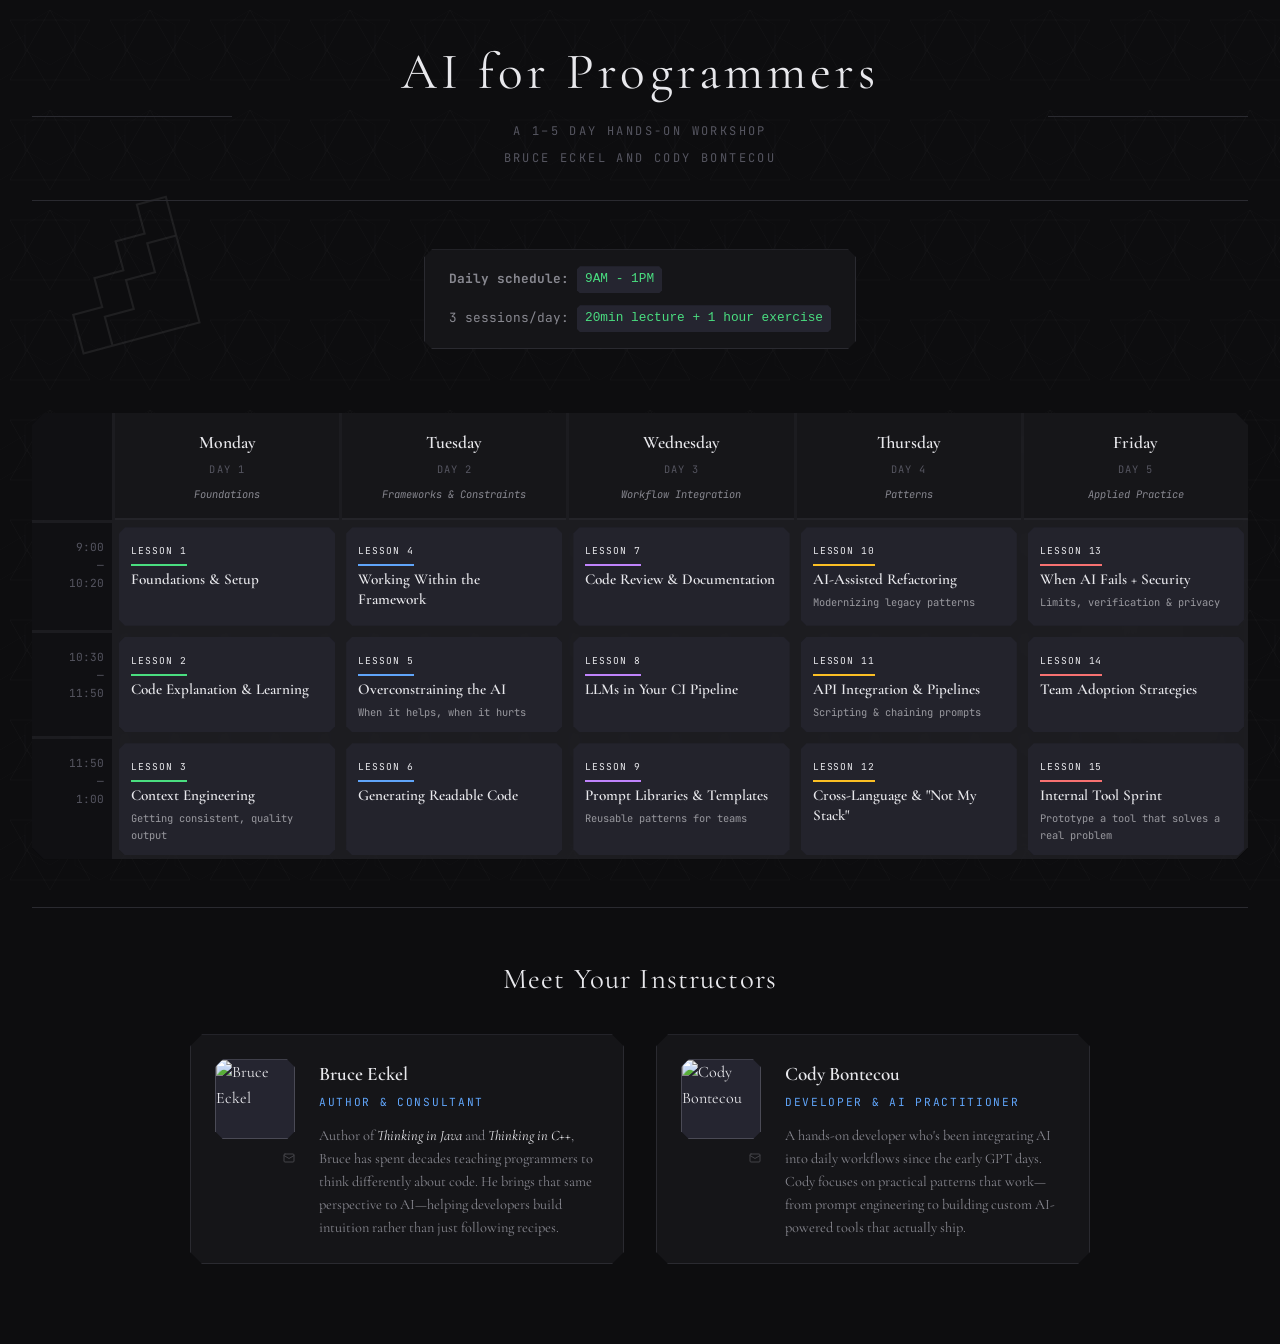
==== index.html @ e3b16c56 "colors" ====
<!doctype html>
<html lang="en">
  <head>
    <meta charset="UTF-8" />
    <meta name="viewport" content="width=device-width, initial-scale=1.0" />

    <title>AI for Programmers: 5-Day Training Course</title>
    <link rel="icon" type="image/x-icon" href="/public/favicon.ico" />
    <link
      rel="icon"
      type="image/png"
      sizes="16x16"
      href="/public/favicon-16x16.png"
    />
    <link
      rel="icon"
      type="image/png"
      sizes="32x32"
      href="/public/favicon-32x32.png"
    />
    <link
      rel="apple-touch-icon"
      sizes="180x180"
      href="/public/apple-touch-icon.png"
    />
    <link rel="manifest" href="/public/site.webmanifest" />
    <link rel="preconnect" href="https://fonts.googleapis.com" />
    <link rel="preconnect" href="https://fonts.gstatic.com" crossorigin />
    <link
      href="https://fonts.googleapis.com/css2?family=Cormorant+Garamond:wght@400;600;700&family=JetBrains+Mono:wght@400;500&display=swap"
      rel="stylesheet"
    />
    <style>
      :root {
        --bg-deep: #0d0d0f;
        --bg-deep-rgb: 13, 13, 15;
        --bg-mid: #151518;
        --bg-mid-rgb: 21, 21, 24;
        --line-subtle: #2a2a30;
        --line-bright: #4a4a55;
        --node-locked: #1e1e24;
        --node-available: #252530;
        --node-available-rgb: 37, 37, 48;
        --node-complete: #1a2a20;

        --day1: #4ade80;
        --day2: #60a5fa;
        --day3: #c084fc;
        --day4: #fbbf24;
        --day5: #f87171;

        --text-primary: #e8e8ec;
        --text-secondary: #888890;
        --text-muted: #555560;
      }

      * {
        box-sizing: border-box;
        margin: 0;
        padding: 0;
      }

      body {
        font-family: "Cormorant Garamond", Georgia, serif;
        background: var(--bg-deep);
        color: var(--text-primary);
        min-height: 100vh;
        line-height: 1.6;
        padding: 2rem;
      }

      /* Escher-inspired tessellation background */
      .escher-bg {
        position: fixed;
        inset: 0;
        z-index: 0;
        opacity: 0.06;
        pointer-events: none;
      }

      .escher-bg svg {
        width: 100%;
        height: 100%;
      }

      /* Impossible staircase decoration */
      .impossible-stairs {
        position: fixed;
        width: 200px;
        height: 200px;
        opacity: 0.08;
        z-index: 0;
      }

      .stairs-left {
        left: 2%;
        top: 20%;
        transform: rotate(-15deg);
      }

      .stairs-right {
        right: 2%;
        bottom: 15%;
        transform: rotate(15deg) scaleX(-1);
      }

      /* Tessellation animation */
      @keyframes tessellate-drift {
        0%,
        100% {
          transform: translate(0, 0) rotate(0deg);
        }
        50% {
          transform: translate(10px, 10px) rotate(1deg);
        }
      }

      .escher-bg {
        animation: tessellate-drift 60s ease-in-out infinite;
      }

      /* Main content wrapper */
      .content-wrapper {
        position: relative;
        z-index: 1;
      }

      .header {
        text-align: center;
        margin-bottom: 3rem;
        padding-bottom: 2rem;
        border-bottom: 1px solid var(--line-subtle);
        position: relative;
      }

      .header::before,
      .header::after {
        content: "";
        position: absolute;
        top: 50%;
        width: 200px;
        height: 1px;
        background: var(--line-subtle);
      }

      .header::before {
        left: 0;
      }
      .header::after {
        right: 0;
      }

      h1 {
        font-size: 3.2rem;
        font-weight: 400;
        letter-spacing: 0.08em;
        margin-bottom: 0.5rem;
        color: var(--text-primary);
      }

      .subtitle {
        font-family: "JetBrains Mono", monospace;
        font-size: 0.75rem;
        letter-spacing: 0.2em;
        text-transform: uppercase;
        color: var(--text-muted);
      }

      .legend {
        display: flex;
        justify-content: center;
        gap: 2rem;
        margin-bottom: 2rem;
        flex-wrap: wrap;
      }

      .legend-item {
        display: flex;
        align-items: center;
        gap: 0.5rem;
        font-family: "JetBrains Mono", monospace;
        font-size: 0.75rem;
        color: var(--text-secondary);
      }

      .legend-color {
        width: 12px;
        height: 12px;
        clip-path: polygon(
          3px 0,
          calc(100% - 3px) 0,
          100% 3px,
          100% calc(100% - 3px),
          calc(100% - 3px) 100%,
          3px 100%,
          0 calc(100% - 3px),
          0 3px
        );
      }

      .calendar {
        display: grid;
        grid-template-columns: 80px repeat(5, 1fr);
        gap: 3px;
        background: rgba(42, 42, 48, 0.55);
        border-radius: 0;
        overflow: hidden;
        margin-bottom: 3rem;
        backdrop-filter: blur(10px);
        -webkit-backdrop-filter: blur(10px);
        box-shadow: 0 18px 40px rgba(0, 0, 0, 0.28);
        clip-path: polygon(
          12px 0,
          calc(100% - 12px) 0,
          100% 12px,
          100% calc(100% - 12px),
          calc(100% - 12px) 100%,
          12px 100%,
          0 calc(100% - 12px),
          0 12px
        );
      }

      .time-slot {
        background: rgba(var(--bg-deep-rgb), 0.74);
        padding: 1rem 0.5rem;
        text-align: right;
        font-family: "JetBrains Mono", monospace;
        font-size: 0.7rem;
        color: var(--text-muted);
        font-variant-numeric: tabular-nums;
      }

      .day-header {
        background: rgba(var(--bg-mid-rgb), 0.78);
        padding: 1rem;
        text-align: center;
        font-weight: 600;
        border-bottom: 2px solid rgba(42, 42, 48, 0.72);
        font-size: 1.1rem;
      }

      .day-header .date {
        font-family: "JetBrains Mono", monospace;
        font-size: 0.65rem;
        color: var(--text-muted);
        font-weight: 400;
        margin-top: 0.25rem;
        letter-spacing: 0.1em;
        text-transform: uppercase;
      }

      .day-header .theme {
        font-family: "JetBrains Mono", monospace;
        font-size: 0.65rem;
        color: var(--text-secondary);
        font-weight: 400;
        margin-top: 0.5rem;
        font-style: italic;
      }

      .session {
        padding: 0.75rem;
        margin: 4px;
        font-size: 0.85rem;
        background: rgba(var(--node-available-rgb), 0.8);
        transition: all 0.3s ease;
        position: relative;
        clip-path: polygon(
          6px 0,
          calc(100% - 6px) 0,
          100% 6px,
          100% calc(100% - 6px),
          calc(100% - 6px) 100%,
          6px 100%,
          0 calc(100% - 6px),
          0 6px
        );
      }

      .session:hover {
        transform: translate(-2px, -2px);
      }

      .session .lesson-num {
        font-family: "JetBrains Mono", monospace;
        font-size: 0.6rem;
        text-transform: uppercase;
        letter-spacing: 0.1em;
        margin-bottom: 0.25rem;
        padding-bottom: 0.35rem;
        border-bottom: 2px solid var(--accent-color, var(--line-subtle));
        display: inline-block;
      }

      .session .title {
        font-weight: 600;
        margin-bottom: 0.25rem;
        line-height: 1.3;
        font-size: 0.95rem;
      }

      .session .duration {
        font-family: "JetBrains Mono", monospace;
        font-size: 0.65rem;
        opacity: 0.6;
      }

      /* Phase colors - using CSS custom property for the accent bar */
      .phase-1 {
        --accent-color: var(--day1);
      }
      .phase-2 {
        --accent-color: var(--day2);
      }
      .phase-3 {
        --accent-color: var(--day3);
      }
      .phase-4 {
        --accent-color: var(--day4);
      }
      .phase-5 {
        --accent-color: var(--day5);
      }

      .corner {
        background: rgba(var(--bg-deep-rgb), 0.74);
      }

      /* Lesson Details */
      .lessons-detail {
        max-width: 1200px;
        margin: 0 auto;
      }

      .phase-section {
        margin-bottom: 3rem;
      }

      .phase-title {
        font-size: 1.5rem;
        font-weight: 400;
        margin-bottom: 1.5rem;
        padding-bottom: 0.5rem;
        border-bottom: 1px solid var(--line-subtle);
        display: flex;
        align-items: center;
        gap: 1rem;
        letter-spacing: 0.02em;
      }

      .phase-badge {
        font-family: "JetBrains Mono", monospace;
        font-size: 0.65rem;
        padding: 0.25rem 0.75rem;
        font-weight: 500;
        text-transform: uppercase;
        letter-spacing: 0.15em;
        clip-path: polygon(
          4px 0,
          calc(100% - 4px) 0,
          100% 4px,
          100% calc(100% - 4px),
          calc(100% - 4px) 100%,
          4px 100%,
          0 calc(100% - 4px),
          0 4px
        );
      }

      .phase-badge.p1 {
        background: var(--day1);
        color: #0d0d0f;
      }
      .phase-badge.p2 {
        background: var(--day2);
        color: #0d0d0f;
      }
      .phase-badge.p3 {
        background: var(--day3);
        color: #0d0d0f;
      }
      .phase-badge.p4 {
        background: var(--day4);
        color: #0d0d0f;
      }
      .phase-badge.p5 {
        background: var(--day5);
        color: #0d0d0f;
      }

      .lesson-card {
        background: var(--bg-mid);
        padding: 1.5rem;
        margin-bottom: 1rem;
        border: 1px solid var(--line-subtle);
        position: relative;
        clip-path: polygon(
          12px 0,
          calc(100% - 12px) 0,
          100% 12px,
          100% calc(100% - 12px),
          calc(100% - 12px) 100%,
          12px 100%,
          0 calc(100% - 12px),
          0 12px
        );
      }

      .lesson-header {
        display: flex;
        justify-content: space-between;
        align-items: flex-start;
        margin-bottom: 1rem;
      }

      .lesson-title {
        font-size: 1.2rem;
        font-weight: 600;
        letter-spacing: 0.02em;
      }

      .lesson-meta {
        font-family: "JetBrains Mono", monospace;
        font-size: 0.7rem;
        color: var(--text-muted);
        text-align: right;
        letter-spacing: 0.05em;
      }

      .lesson-content {
        display: grid;
        grid-template-columns: 1fr 2fr;
        gap: 2rem;
      }

      .lecture-section,
      .exercise-section {
        padding: 1rem;
        background: var(--bg-deep);
        clip-path: polygon(
          8px 0,
          calc(100% - 8px) 0,
          100% 8px,
          100% calc(100% - 8px),
          calc(100% - 8px) 100%,
          8px 100%,
          0 calc(100% - 8px),
          0 8px
        );
      }

      .section-label {
        font-family: "JetBrains Mono", monospace;
        font-size: 0.65rem;
        text-transform: uppercase;
        letter-spacing: 0.15em;
        color: var(--text-muted);
        margin-bottom: 0.75rem;
        display: flex;
        align-items: center;
        gap: 0.5rem;
      }

      .section-label .time {
        background: var(--node-available);
        padding: 0.15rem 0.5rem;
        clip-path: polygon(
          3px 0,
          calc(100% - 3px) 0,
          100% 3px,
          100% calc(100% - 3px),
          calc(100% - 3px) 100%,
          3px 100%,
          0 calc(100% - 3px),
          0 3px
        );
        font-variant-numeric: tabular-nums;
      }

      ul {
        list-style: none;
        padding-left: 0;
      }

      li {
        padding: 0.35rem 0;
        padding-left: 1.25rem;
        position: relative;
        font-size: 0.9rem;
        color: var(--text-secondary);
      }

      li::before {
        content: "↳";
        position: absolute;
        left: 0;
        color: var(--text-muted);
        font-family: "JetBrains Mono", monospace;
      }

      .prompt-box {
        background: var(--node-available);
        border: 1px solid var(--line-subtle);
        padding: 1rem;
        margin-top: 0.75rem;
        font-family: "JetBrains Mono", monospace;
        font-size: 0.8rem;
        color: var(--text-secondary);
        clip-path: polygon(
          8px 0,
          calc(100% - 8px) 0,
          100% 8px,
          100% calc(100% - 8px),
          calc(100% - 8px) 100%,
          8px 100%,
          0 calc(100% - 8px),
          0 8px
        );
      }

      .prompt-label {
        font-size: 0.65rem;
        text-transform: uppercase;
        letter-spacing: 0.1em;
        color: var(--day1);
        margin-bottom: 0.5rem;
      }

      .outcome {
        margin-top: 1rem;
        padding: 0.75rem;
        border-left: 2px solid var(--day1);
        background: rgba(74, 222, 128, 0.05);
        font-size: 0.85rem;
        color: var(--text-secondary);
      }

      .outcome strong {
        color: var(--day1);
      }

      @media (max-width: 1200px) {
        .lesson-content {
          grid-template-columns: 1fr;
        }

        .header::before,
        .header::after {
          width: 60px;
        }

        h1 {
          font-size: 2rem;
        }
      }

      @media (max-width: 768px) {
        .impossible-stairs {
          display: none;
        }

        body {
          padding: 1rem;
          padding-left: 0;
          padding-right: 0;
        }

        .header,
        .schedule-note-wrapper,
        .lessons-detail,
        .footer,
        .team-section {
          padding-left: 1rem;
          padding-right: 1rem;
        }

        h1 {
          font-size: 1.5rem;
          letter-spacing: 0.04em;
        }

        .header::before,
        .header::after {
          display: none;
        }

        .legend {
          flex-direction: column;
          gap: 0.75rem;
          align-items: flex-start;
        }

        .schedule-note-wrapper {
          text-align: left;
        }

        .schedule-note {
          flex-direction: column;
          gap: 0.5rem;
          text-align: left;
          padding: 1rem;
          align-items: flex-start;
        }

        .schedule-note .schedule-item {
          display: flex;
          flex-direction: column;
          align-items: flex-start;
          gap: 0.25rem;
        }

        .schedule-note code {
          word-break: break-word;
          vertical-align: middle;
        }

        /* Mobile calendar: stacked card layout */
        .calendar {
          display: flex;
          flex-direction: column;
          gap: 0;
          background: transparent;
          clip-path: none;
        }

        /* Hide corner cell and time slots on mobile */
        .calendar > .corner,
        .calendar > .time-slot {
          display: none;
        }

        /* Day headers become section dividers */
        .calendar > .day-header {
          background: var(--bg-mid);
          padding: 1rem 1.5rem;
          margin: 0;
          border-radius: 0;
          clip-path: none;
          text-align: left;
          border-bottom: 1px solid var(--line-subtle);
          width: 100%;
          display: flex;
          flex-wrap: wrap;
          justify-content: space-between;
          align-items: baseline;
        }

        .calendar > .day-header:not(:first-of-type) {
          margin-top: 0.5rem;
        }

        .calendar > .day-header:first-of-type {
          margin: 0;
        }

        .calendar > .day-header .date,
        .calendar > .day-header .theme {
          display: inline;
          margin: 0;
        }

        .calendar > .day-header .date {
          margin-left: auto;
        }

        .calendar > .day-header .date::after {
          content: "·";
          margin: 0 0.5em;
          vertical-align: middle;
        }

        /* Sessions stack vertically */
        .calendar > .session {
          margin: 0;
          padding: 1rem 1.5rem;
          clip-path: none;
          border-radius: 0;
          border-top: 1px solid var(--line-subtle);
        }

        /* Reorder grid items to group by day */
        /* Day headers: 2nd, 3rd, 4th, 5th, 6th children */
        .calendar > :nth-child(2) {
          order: 1;
        } /* Day 1 header */
        .calendar > :nth-child(8) {
          order: 2;
        } /* Day 1 session 1 */
        .calendar > :nth-child(14) {
          order: 3;
        } /* Day 1 session 2 */
        .calendar > :nth-child(20) {
          order: 4;
        } /* Day 1 session 3 */

        .calendar > :nth-child(3) {
          order: 5;
        } /* Day 2 header */
        .calendar > :nth-child(9) {
          order: 6;
        } /* Day 2 session 1 */
        .calendar > :nth-child(15) {
          order: 7;
        } /* Day 2 session 2 */
        .calendar > :nth-child(21) {
          order: 8;
        } /* Day 2 session 3 */

        .calendar > :nth-child(4) {
          order: 9;
        } /* Day 3 header */
        .calendar > :nth-child(10) {
          order: 10;
        } /* Day 3 session 1 */
        .calendar > :nth-child(16) {
          order: 11;
        } /* Day 3 session 2 */
        .calendar > :nth-child(22) {
          order: 12;
        } /* Day 3 session 3 */

        .calendar > :nth-child(5) {
          order: 13;
        } /* Day 4 header */
        .calendar > :nth-child(11) {
          order: 14;
        } /* Day 4 session 1 */
        .calendar > :nth-child(17) {
          order: 15;
        } /* Day 4 session 2 */
        .calendar > :nth-child(23) {
          order: 16;
        } /* Day 4 session 3 */

        .calendar > :nth-child(6) {
          order: 17;
        } /* Day 5 header */
        .calendar > :nth-child(12) {
          order: 18;
        } /* Day 5 session 1 */
        .calendar > :nth-child(18) {
          order: 19;
        } /* Day 5 session 2 */
        .calendar > :nth-child(24) {
          order: 20;
        } /* Day 5 session 3 */

        .session .title {
          font-size: 1rem;
        }

        .session .duration {
          font-size: 0.75rem;
          margin-top: 0.25rem;
        }

        /* Disable hover effect on mobile */
        .session:hover {
          transform: none;
        }

        /* Lesson cards */
        .lesson-card {
          padding: 1rem;
        }

        .lesson-header {
          flex-direction: column;
          gap: 0.5rem;
        }

        .lesson-meta {
          text-align: left;
        }

        .lesson-title {
          font-size: 1.1rem;
        }

        .phase-title {
          flex-direction: column;
          align-items: flex-start;
          gap: 0.5rem;
          font-size: 1.2rem;
        }

        /* Footer */
        .footer-stats {
          gap: 2rem;
        }

        .stat-value {
          font-size: 2rem;
        }
      }

      /* View Toggle */
      .view-toggle {
        position: fixed;
        top: 1.5rem;
        right: 1.5rem;
        z-index: 1000;
        width: 40px;
        height: 40px;
        display: flex;
        align-items: center;
        justify-content: center;
        background: var(--bg-mid);
        border: 1px solid var(--line-subtle);
        cursor: pointer;
        transition: all 0.3s ease;
        text-decoration: none;
        color: var(--text-secondary);
        clip-path: polygon(
          6px 0,
          calc(100% - 6px) 0,
          100% 6px,
          100% calc(100% - 6px),
          calc(100% - 6px) 100%,
          6px 100%,
          0 calc(100% - 6px),
          0 6px
        );
      }

      .view-toggle:hover {
        background: var(--node-available);
        border-color: var(--line-bright);
        color: var(--text-primary);
      }

      .view-toggle svg {
        width: 18px;
        height: 18px;
      }

      .schedule-note {
        text-align: left;
        color: var(--text-secondary);
        font-family: "JetBrains Mono", monospace;
        font-size: 0.8rem;
        margin-bottom: 2rem;
        padding: 1rem 1.5rem;
        background: var(--bg-mid);
        border: 1px solid var(--line-subtle);
        display: inline-flex;
        flex-direction: column;
        align-items: flex-start;
        gap: 0.75rem;
        clip-path: polygon(
          8px 0,
          calc(100% - 8px) 0,
          100% 8px,
          100% calc(100% - 8px),
          calc(100% - 8px) 100%,
          8px 100%,
          0 calc(100% - 8px),
          0 8px
        );
      }

      .schedule-note-wrapper {
        text-align: center;
        margin-bottom: 2rem;
      }

      .schedule-note .schedule-item {
        display: inline-flex;
        align-items: center;
        gap: 0.5rem;
        align-self: stretch;
      }

      .schedule-note code {
        background: var(--node-available);
        padding: 0.2rem 0.5rem;
        color: var(--day1);
        vertical-align: middle;
        clip-path: polygon(
          3px 0,
          calc(100% - 3px) 0,
          100% 3px,
          100% calc(100% - 3px),
          calc(100% - 3px) 100%,
          3px 100%,
          0 calc(100% - 3px),
          0 3px
        );
      }

      /* Footer */
      .footer {
        text-align: center;
        padding: 3rem 0;
        margin-top: 2rem;
        border-top: 1px solid var(--line-subtle);
      }

      .footer-stats {
        display: flex;
        justify-content: center;
        gap: 5rem;
        margin-bottom: 1.5rem;
      }

      .stat {
        text-align: center;
      }

      .stat-value {
        font-size: 2.5rem;
        font-weight: 600;
        color: var(--text-primary);
      }

      .stat-label {
        font-family: "JetBrains Mono", monospace;
        font-size: 0.75rem;
        letter-spacing: 0.15em;
        text-transform: uppercase;
        color: var(--text-muted);
      }

      .footer-note {
        font-family: "JetBrains Mono", monospace;
        font-size: 0.85rem;
        color: var(--text-muted);
      }

      /* Team Section */
      .team-section {
        max-width: 900px;
        margin: 0 auto;
      }

      .team-title {
        font-size: 1.8rem;
        font-weight: 400;
        letter-spacing: 0.04em;
        margin-bottom: 2rem;
        color: var(--text-primary);
      }

      .team-grid {
        display: grid;
        grid-template-columns: repeat(2, 1fr);
        gap: 2rem;
      }

      .team-card {
        display: flex;
        gap: 1.5rem;
        padding: 1.5rem;
        background: var(--bg-mid);
        border: 1px solid var(--line-subtle);
        text-align: left;
        clip-path: polygon(
          12px 0,
          calc(100% - 12px) 0,
          100% 12px,
          100% calc(100% - 12px),
          calc(100% - 12px) 100%,
          12px 100%,
          0 calc(100% - 12px),
          0 12px
        );
      }

      .team-avatar-wrapper {
        display: flex;
        flex-direction: column;
        align-items: flex-end;
        gap: 0.5rem;
        flex-shrink: 0;
      }

      .team-avatar {
        width: 80px;
        height: 80px;
        flex-shrink: 0;
        object-fit: cover;
        background: var(--node-available);
        border: 1px solid var(--line-bright);
        clip-path: polygon(
          8px 0,
          calc(100% - 8px) 0,
          100% 8px,
          100% calc(100% - 8px),
          calc(100% - 8px) 100%,
          8px 100%,
          0 calc(100% - 8px),
          0 8px
        );
      }

      .team-info {
        flex: 1;
      }

      .team-name {
        font-size: 1.2rem;
        font-weight: 600;
        margin-bottom: 0.25rem;
        color: var(--text-primary);
      }

      .email-icon {
        display: inline-block;
        color: var(--text-secondary);
        opacity: 0.4;
        transition: opacity 0.2s;
      }

      .email-icon:hover {
        opacity: 0.7;
      }

      .team-role {
        font-family: "JetBrains Mono", monospace;
        font-size: 0.7rem;
        text-transform: uppercase;
        letter-spacing: 0.15em;
        color: var(--day2);
        margin-bottom: 0.75rem;
      }

      .team-bio {
        font-size: 0.9rem;
        line-height: 1.6;
        color: var(--text-secondary);
      }

      .team-bio em {
        color: var(--text-primary);
        font-style: italic;
      }

      @media (max-width: 768px) {
        .team-grid {
          grid-template-columns: 1fr;
          gap: 1.5rem;
        }

        .team-card {
          flex-direction: column;
          align-items: center;
          text-align: center;
        }

        .team-avatar-wrapper {
          align-items: center;
        }

        .team-title {
          font-size: 1.4rem;
        }
      }
    </style>
  </head>
  <body>
    <!-- Escher tessellation background -->
    <div class="escher-bg">
      <svg width="100%" height="100%" xmlns="http://www.w3.org/2000/svg">
        <defs>
          <pattern
            id="escher-pattern"
            x="0"
            y="0"
            width="100"
            height="100"
            patternUnits="userSpaceOnUse"
          >
            <!-- Interlocking impossible triangles -->
            <path
              d="M50 10 L90 80 L10 80 Z"
              fill="none"
              stroke="currentColor"
              stroke-width="0.5"
            />
            <path
              d="M50 90 L10 20 L90 20 Z"
              fill="none"
              stroke="currentColor"
              stroke-width="0.5"
            />
            <!-- Hexagonal tessellation hints -->
            <path
              d="M25 25 L50 10 L75 25 L75 50 L50 65 L25 50 Z"
              fill="none"
              stroke="currentColor"
              stroke-width="0.3"
            />
            <path
              d="M0 50 L25 35 L25 65 L0 80"
              fill="none"
              stroke="currentColor"
              stroke-width="0.3"
            />
            <path
              d="M100 50 L75 35 L75 65 L100 80"
              fill="none"
              stroke="currentColor"
              stroke-width="0.3"
            />
          </pattern>
        </defs>
        <rect width="100%" height="100%" fill="url(#escher-pattern)" />
      </svg>
    </div>

    <!-- Impossible stairs decorations -->
    <div class="impossible-stairs stairs-left">
      <svg
        viewBox="0 0 100 100"
        fill="none"
        stroke="currentColor"
        stroke-width="1"
      >
        <path
          d="M20 80 L20 60 L35 60 L35 45 L50 45 L50 30 L65 30 L65 15 L80 15 L80 35 L65 35 L65 50 L50 50 L50 65 L35 65 L35 80 Z"
        />
        <path d="M20 80 L80 80 L80 35" />
        <path d="M35 80 L35 65 L50 65 L50 50 L65 50 L65 35 L80 35" />
      </svg>
    </div>

    <div class="impossible-stairs stairs-right">
      <svg
        viewBox="0 0 100 100"
        fill="none"
        stroke="currentColor"
        stroke-width="1"
      >
        <path
          d="M20 80 L20 60 L35 60 L35 45 L50 45 L50 30 L65 30 L65 15 L80 15 L80 35 L65 35 L65 50 L50 50 L50 65 L35 65 L35 80 Z"
        />
        <path d="M20 80 L80 80 L80 35" />
        <path d="M35 80 L35 65 L50 65 L50 50 L65 50 L65 35 L80 35" />
      </svg>
    </div>

    <div class="content-wrapper">
      <div class="header">
        <h1>AI for Programmers</h1>
        <p class="subtitle">A 1–5 Day Hands-On Workshop</p>
        <p class="subtitle" style="margin-top: 0.5rem">
          Bruce Eckel and Cody Bontecou
        </p>
      </div>

      <div class="schedule-note-wrapper">
        <div class="schedule-note">
          <span class="schedule-item"><strong>Daily schedule:</strong> <code>9AM - 1PM</code></span>
          <span class="schedule-item">3 sessions/day: <code>20min lecture + 1 hour exercise</code></span>
        </div>
      </div>

      <!-- CALENDAR VIEW -->
      <div class="calendar">
        <!-- Header Row -->
        <div class="corner"></div>
        <div class="day-header">
          Monday
          <div class="date">Day 1</div>
          <div class="theme">Foundations</div>
        </div>
        <div class="day-header">
          Tuesday
          <div class="date">Day 2</div>
          <div class="theme">Frameworks & Constraints</div>
        </div>
        <div class="day-header">
          Wednesday
          <div class="date">Day 3</div>
          <div class="theme">Workflow Integration</div>
        </div>
        <div class="day-header">
          Thursday
          <div class="date">Day 4</div>
          <div class="theme">Patterns</div>
        </div>
        <div class="day-header">
          Friday
          <div class="date">Day 5</div>
          <div class="theme">Applied Practice</div>
        </div>

        <!-- 9:00 - 10:20 -->
        <div class="time-slot">9:00<br />—<br />10:20</div>
        <div class="session phase-1">
          <div class="lesson-num">Lesson 1</div>
          <div class="title">Foundations & Setup</div>
          <div class="duration"></div>
        </div>
        <div class="session phase-2">
          <div class="lesson-num">Lesson 4</div>
          <div class="title">Working Within the Framework</div>
          <div class="duration"></div>
        </div>
        <div class="session phase-3">
          <div class="lesson-num">Lesson 7</div>
          <div class="title">Code Review & Documentation</div>
          <div class="duration"></div>
        </div>
        <div class="session phase-4">
          <div class="lesson-num">Lesson 10</div>
          <div class="title">AI-Assisted Refactoring</div>
          <div class="duration">Modernizing legacy patterns</div>
        </div>
        <div class="session phase-5">
          <div class="lesson-num">Lesson 13</div>
          <div class="title">When AI Fails + Security</div>
          <div class="duration">Limits, verification & privacy</div>
        </div>

        <!-- 10:30 - 11:50 -->
        <div class="time-slot">10:30<br />—<br />11:50</div>
        <div class="session phase-1">
          <div class="lesson-num">Lesson 2</div>
          <div class="title">Code Explanation & Learning</div>
          <div class="duration"></div>
        </div>
        <div class="session phase-2">
          <div class="lesson-num">Lesson 5</div>
          <div class="title">Overconstraining the AI</div>
          <div class="duration">When it helps, when it hurts</div>
        </div>
        <div class="session phase-3">
          <div class="lesson-num">Lesson 8</div>
          <div class="title">LLMs in Your CI Pipeline</div>
          <div class="duration"></div>
        </div>
        <div class="session phase-4">
          <div class="lesson-num">Lesson 11</div>
          <div class="title">API Integration & Pipelines</div>
          <div class="duration">Scripting & chaining prompts</div>
        </div>
        <div class="session phase-5">
          <div class="lesson-num">Lesson 14</div>
          <div class="title">Team Adoption Strategies</div>
          <div class="duration"></div>
        </div>

        <!-- 12:00 - 1:00 (condensed session) -->
        <div class="time-slot">11:50<br />—<br />1:00</div>
        <div class="session phase-1">
          <div class="lesson-num">Lesson 3</div>
          <div class="title">Context Engineering</div>
          <div class="duration">Getting consistent, quality output</div>
        </div>
        <div class="session phase-2">
          <div class="lesson-num">Lesson 6</div>
          <div class="title">Generating Readable Code</div>
          <div class="duration"></div>
        </div>
        <div class="session phase-3">
          <div class="lesson-num">Lesson 9</div>
          <div class="title">Prompt Libraries & Templates</div>
          <div class="duration">Reusable patterns for teams</div>
        </div>
        <div class="session phase-4">
          <div class="lesson-num">Lesson 12</div>
          <div class="title">Cross-Language & "Not My Stack"</div>
          <div class="duration"></div>
        </div>
        <div class="session phase-5">
          <div class="lesson-num">Lesson 15</div>
          <div class="title">Internal Tool Sprint</div>
          <div class="duration">
            Prototype a tool that solves a real problem
          </div>
        </div>
      </div>

      <!-- DETAILED LESSON BREAKDOWN -->
      <div class="lessons-detail" style="display: none">
        <!-- DAY 1 -->
        <div class="phase-section">
          <h2 class="phase-title">
            <span class="phase-badge p1">Day 1</span>
            Foundations — Building Trust Through Immediate Value
          </h2>

          <div class="lesson-card">
            <div class="lesson-header">
              <div>
                <div class="lesson-title">Lesson 1: Foundations & Setup</div>
              </div>
              <div class="lesson-meta">Day 1 • 9:00 AM<br />1hr 20min</div>
            </div>
            <div class="lesson-content">
              <div class="lecture-section">
                <div class="section-label">
                  <span class="time">20 min</span> Lecture
                </div>
                <ul>
                  <li>
                    Why regex, git, and error messages are perfect entry points
                  </li>
                  <li>The psychology of "low stakes" AI interactions</li>
                  <li>
                    Tool landscape: ChatGPT vs Claude vs Copilot vs local models
                  </li>
                  <li>
                    Understanding output variance — AI is probabilistic, not
                    deterministic
                  </li>
                  <li>
                    Live demo: Same prompt, different outputs across tools
                  </li>
                </ul>
              </div>
              <div class="exercise-section">
                <div class="section-label">
                  <span class="time">60 min</span> Exercise (includes breaks)
                </div>
                <ul>
                  <li>
                    <strong>Setup:</strong> Everyone creates accounts on 2+ AI
                    tools
                  </li>
                  <li>
                    <strong>Task 1:</strong> Generate 5 regex patterns you've
                    struggled with before
                  </li>
                  <li>
                    <strong>Task 2:</strong> Use AI to explain a cryptic git
                    reflog situation
                  </li>
                  <li>
                    <strong>Task 3:</strong> Feed it your worst error message
                    from the past month
                  </li>
                  <li>
                    <strong>Task 4:</strong> Run same prompt on different tools
                    — compare results
                  </li>
                  <li>
                    <strong>Discussion:</strong> Share your best output with the
                    group
                  </li>
                </ul>
                <div class="prompt-box">
                  <div class="prompt-label">Starter Prompt</div>
                  "Write a regex that matches [your specific case]. Explain each
                  part of the pattern and give me 5 test cases that should match
                  and 5 that shouldn't."
                </div>
                <div class="outcome">
                  <strong>Outcome:</strong> 4+ concrete wins to use tomorrow +
                  understanding of tool differences
                </div>
              </div>
            </div>
          </div>

          <div class="lesson-card">
            <div class="lesson-header">
              <div>
                <div class="lesson-title">
                  Lesson 2: Code Explanation & Learning
                </div>
              </div>
              <div class="lesson-meta">Day 1 • 10:30 AM<br />1hr 20min</div>
            </div>
            <div class="lesson-content">
              <div class="lecture-section">
                <div class="section-label">
                  <span class="time">20 min</span> Lecture
                </div>
                <ul>
                  <li>
                    The safest AI use case: asking questions costs nothing
                  </li>
                  <li>"What does this do?" — the zero-risk starting point</li>
                  <li>
                    Reading unfamiliar languages, frameworks, and patterns
                  </li>
                  <li>Demo: Explaining a gnarly piece of code in 60 seconds</li>
                </ul>
              </div>
              <div class="exercise-section">
                <div class="section-label">
                  <span class="time">60 min</span> Exercise (includes breaks)
                </div>
                <ul>
                  <li>
                    <strong>Task 1:</strong> Find code you've never understood —
                    get it explained
                  </li>
                  <li>
                    <strong>Task 2:</strong> Paste code in a language you don't
                    know — learn what it does
                  </li>
                  <li>
                    <strong>Task 3:</strong> Ask "why was it written this way?"
                    on a confusing pattern
                  </li>
                  <li>
                    <strong>Task 4:</strong> Get a line-by-line breakdown of a
                    complex function
                  </li>
                </ul>
                <div class="prompt-box">
                  <div class="prompt-label">Starter Prompt</div>
                  "Explain this code like I'm a developer who's never seen this
                  language/framework before. What does it do, and why might
                  someone write it this way?"
                </div>
                <div class="outcome">
                  <strong>Outcome:</strong> Confidence to explore any codebase
                  without fear
                </div>
              </div>
            </div>
          </div>

          <div class="lesson-card">
            <div class="lesson-header">
              <div>
                <div class="lesson-title">Lesson 3: Context Engineering</div>
              </div>
              <div class="lesson-meta">Day 1 • 11:50 AM<br />1hr 10min</div>
            </div>
            <div class="lesson-content">
              <div class="lecture-section">
                <div class="section-label">
                  <span class="time">20 min</span> Lecture
                </div>
                <ul>
                  <li>Why prompt quality determines output quality</li>
                  <li>Core patterns: role, context, task, format, examples</li>
                  <li>Iteration strategies: refining prompts systematically</li>
                  <li>The "prompt library" concept</li>
                </ul>
              </div>
              <div class="exercise-section">
                <div class="section-label">
                  <span class="time">50 min</span> Exercise (includes breaks)
                </div>
                <ul>
                  <li>
                    <strong>Task 1:</strong> Transform a vague prompt into a
                    precise one
                  </li>
                  <li>
                    <strong>Task 2:</strong> Use few-shot examples to control
                    output format
                  </li>
                  <li>
                    <strong>Task 3:</strong> Create a reusable prompt template
                  </li>
                  <li>
                    <strong>Group work:</strong> Build a shared prompt library
                    for common tasks
                  </li>
                </ul>
                <div class="prompt-box">
                  <div class="prompt-label">Template Pattern</div>
                  "You are a [role]. Given [context], your task is to [specific
                  action]. Output should be [format]. Here's an example:
                  [example]."
                </div>
                <div class="outcome">
                  <strong>Outcome:</strong> Personal prompt library with 10+
                  reusable templates
                </div>
              </div>
            </div>
          </div>
        </div>

        <!-- DAY 2 -->
        <div class="phase-section">
          <h2 class="phase-title">
            <span class="phase-badge p2">Day 2</span>
            Frameworks & Constraints — When Structure Helps (and Hurts)
          </h2>

          <div class="lesson-card">
            <div class="lesson-header">
              <div>
                <div class="lesson-title">
                  Lesson 4: Working Within the Framework
                </div>
              </div>
              <div class="lesson-meta">Day 2 • 9:00 AM<br />1hr 20min</div>
            </div>
            <div class="lesson-content">
              <div class="lecture-section">
                <div class="section-label">
                  <span class="time">20 min</span> Lecture
                </div>
                <ul>
                  <li>Why frameworks are AI's comfort zone</li>
                  <li>
                    Game engines (Godot, Unity, Unreal) as structured
                    environments
                  </li>
                  <li>
                    How AI leverages patterns, conventions, and documentation
                  </li>
                  <li>Demo: Building a game mechanic in Godot with AI</li>
                </ul>
              </div>
              <div class="exercise-section">
                <div class="section-label">
                  <span class="time">60 min</span> Exercise (includes breaks)
                </div>
                <ul>
                  <li>
                    <strong>Task 1:</strong> Generate a player controller script
                    in Godot/Unity
                  </li>
                  <li>
                    <strong>Task 2:</strong> Ask AI to implement a game mechanic
                    (inventory, combat, etc.)
                  </li>
                  <li>
                    <strong>Task 3:</strong> Debug framework-specific errors
                    with AI assistance
                  </li>
                  <li>
                    <strong>Task 4:</strong> Compare output quality when you
                    specify the framework vs. generic request
                  </li>
                </ul>
                <div class="prompt-box">
                  <div class="prompt-label">Framework-Aware Prompt</div>
                  "In Godot 4 using GDScript, create a 2D player controller
                  with: WASD movement, jump with coyote time, and animation
                  state machine. Use CharacterBody2D."
                </div>
                <div class="outcome">
                  <strong>Outcome:</strong> Understanding that framework context
                  dramatically improves AI output
                </div>
              </div>
            </div>
          </div>

          <div class="lesson-card">
            <div class="lesson-header">
              <div>
                <div class="lesson-title">
                  Lesson 5: Overconstraining the AI — Overconstraining the AI
                </div>
              </div>
              <div class="lesson-meta">Day 2 • 10:30 AM<br />1hr 20min</div>
            </div>
            <div class="lesson-content">
              <div class="lecture-section">
                <div class="section-label">
                  <span class="time">20 min</span> Lecture
                </div>
                <ul>
                  <li>
                    The constraint spectrum: too little vs. too much guidance
                  </li>
                  <li>Case study: React/Vue website vs. vanilla HTML/CSS/JS</li>
                  <li>
                    When frameworks help AI (patterns, conventions, examples)
                  </li>
                  <li>
                    When frameworks hurt AI (outdated training, niche APIs,
                    version conflicts)
                  </li>
                </ul>
              </div>
              <div class="exercise-section">
                <div class="section-label">
                  <span class="time">60 min</span> Exercise (includes breaks)
                </div>
                <ul>
                  <li>
                    <strong>Task 1:</strong> Build the same component in React
                    AND vanilla JS — compare results
                  </li>
                  <li>
                    <strong>Task 2:</strong> Intentionally overconstrain:
                    specify framework + version + obscure library
                  </li>
                  <li>
                    <strong>Task 3:</strong> Intentionally underconstrain:
                    "build me a website" with no guidance
                  </li>
                  <li>
                    <strong>Discussion:</strong> When did constraints help? When
                    did they create problems?
                  </li>
                </ul>
                <div class="prompt-box">
                  <div class="prompt-label">Experiment Prompts</div>
                  <strong>Overconstrained:</strong> "Using React 18.3 with
                  Zustand 4.5, React Query 5, and Radix UI, build a..."<br /><br />
                  <strong>Underconstrained:</strong> "Build me a todo app"<br /><br />
                  <strong>Balanced:</strong> "Build a todo app in React with
                  state management. I'm flexible on libraries."
                </div>
                <div class="outcome">
                  <strong>Outcome:</strong> Intuition for when to specify
                  frameworks vs. let AI choose
                </div>
              </div>
            </div>
          </div>

          <div class="lesson-card">
            <div class="lesson-header">
              <div>
                <div class="lesson-title">
                  Lesson 6: Generating Readable Code
                </div>
              </div>
              <div class="lesson-meta">Day 2 • 11:50 AM<br />1hr 10min</div>
            </div>
            <div class="lesson-content">
              <div class="lecture-section">
                <div class="section-label">
                  <span class="time">20 min</span> Lecture
                </div>
                <ul>
                  <li>
                    The "trust but verify" mindset — you MUST read the code
                  </li>
                  <li>Why type annotations matter for AI-generated code</li>
                  <li>Testing as a verification mechanism</li>
                  <li>
                    Demo: CLI tool with full type hints, tests, and
                    documentation
                  </li>
                </ul>
              </div>
              <div class="exercise-section">
                <div class="section-label">
                  <span class="time">50 min</span> Exercise (includes breaks)
                </div>
                <ul>
                  <li>
                    <strong>Project:</strong> Build a CLI tool from scratch with
                    AI
                  </li>
                  <li>
                    <strong>Requirements:</strong> argparse/click, type
                    annotations, pytest tests, docstrings
                  </li>
                  <li>
                    <strong>Task 1:</strong> Generate the initial structure
                  </li>
                  <li>
                    <strong>Task 2:</strong> Read every line — find at least 2
                    things you'd change
                  </li>
                  <li>
                    <strong>Task 3:</strong> Run the tests — do they actually
                    test the right things?
                  </li>
                  <li>
                    <strong>Task 4:</strong> Refactor one function based on your
                    review
                  </li>
                </ul>
                <div class="prompt-box">
                  <div class="prompt-label">Project Prompt</div>
                  "Create a CLI tool that [your choice: converts files, fetches
                  data, generates reports, etc.]. Include: click for CLI, full
                  type annotations, pytest tests with >80% coverage, and
                  Google-style docstrings. Structure as a proper package with
                  pyproject.toml."
                </div>
                <div class="outcome">
                  <strong>Outcome:</strong> Habit of examining AI code
                  critically + a working CLI tool to take home
                </div>
              </div>
            </div>
          </div>
        </div>

        <!-- DAY 3 -->
        <div class="phase-section">
          <h2 class="phase-title">
            <span class="phase-badge p3">Day 3</span>
            Workflow Integration — Making AI Invisible
          </h2>

          <div class="lesson-card">
            <div class="lesson-header">
              <div>
                <div class="lesson-title">
                  Lesson 7: Code Review & Documentation
                </div>
              </div>
              <div class="lesson-meta">Day 3 • 9:00 AM<br />1hr 20min</div>
            </div>
            <div class="lesson-content">
              <div class="lecture-section">
                <div class="section-label">
                  <span class="time">20 min</span> Lecture
                </div>
                <ul>
                  <li>
                    Pre-PR self-review: catching issues before teammates do
                  </li>
                  <li>Security vulnerability patterns AI can spot</li>
                  <li>Documentation debt: the silent productivity killer</li>
                  <li>Demo: Review + document a module in 10 minutes</li>
                </ul>
              </div>
              <div class="exercise-section">
                <div class="section-label">
                  <span class="time">60 min</span> Exercise (includes breaks)
                </div>
                <ul>
                  <li>
                    <strong>Task 1:</strong> Review your own recent PR with AI
                  </li>
                  <li>
                    <strong>Task 2:</strong> Scan code for security issues
                  </li>
                  <li>
                    <strong>Task 3:</strong> Generate README for an existing
                    project
                  </li>
                  <li>
                    <strong>Task 4:</strong> Add docstrings to undocumented
                    functions
                  </li>
                </ul>
                <div class="outcome">
                  <strong>Outcome:</strong> Pre-PR checklist that catches 90% of
                  review comments
                </div>
              </div>
            </div>
          </div>

          <div class="lesson-card">
            <div class="lesson-header">
              <div>
                <div class="lesson-title">
                  Lesson 8: LLMs in Your CI Pipeline
                </div>
              </div>
              <div class="lesson-meta">Day 3 • 10:30 AM<br />1hr 20min</div>
            </div>
            <div class="lesson-content">
              <div class="lecture-section">
                <div class="section-label">
                  <span class="time">20 min</span> Lecture
                </div>
                <ul>
                  <li>
                    Why automated code review matters: catching issues before
                    humans review
                  </li>
                  <li>
                    Architecture: GitHub Actions, GitLab CI, or webhooks + LLM
                    APIs
                  </li>
                  <li>
                    What LLMs can catch: security issues, style violations,
                    logic errors, missing tests
                  </li>
                  <li>
                    Demo: A GitHub Action that reviews PRs with Claude/GPT
                  </li>
                </ul>
              </div>
              <div class="exercise-section">
                <div class="section-label">
                  <span class="time">60 min</span> Exercise (includes breaks)
                </div>
                <ul>
                  <li>
                    <strong>Task 1:</strong> Set up a GitHub Action that calls
                    an LLM API on PR diffs
                  </li>
                  <li>
                    <strong>Task 2:</strong> Craft a system prompt optimized for
                    code review (security, style, bugs)
                  </li>
                  <li>
                    <strong>Task 3:</strong> Handle context limits: chunking
                    large PRs, summarizing files
                  </li>
                  <li>
                    <strong>Task 4:</strong> Post review comments back to the PR
                    automatically
                  </li>
                </ul>
                <div class="prompt-box">
                  <div class="prompt-label">CI Review Prompt Template</div>
                  "You are a senior code reviewer. Analyze this diff for: 1)
                  Security vulnerabilities, 2) Logic errors, 3) Performance
                  issues, 4) Missing error handling. Be specific with line
                  numbers. Only flag real issues—no nitpicks."
                </div>
                <div class="outcome">
                  <strong>Outcome:</strong> A working CI pipeline that reviews
                  every PR with AI before human review
                </div>
              </div>
            </div>
          </div>

          <div class="lesson-card">
            <div class="lesson-header">
              <div>
                <div class="lesson-title">
                  Lesson 9: Prompt Libraries & Templates
                </div>
              </div>
              <div class="lesson-meta">Day 3 • 11:50 AM<br />1hr 10min</div>
            </div>
            <div class="lesson-content">
              <div class="lecture-section">
                <div class="section-label">
                  <span class="time">20 min</span> Lecture
                </div>
                <ul>
                  <li>Why reusable prompts beat one-off queries</li>
                  <li>
                    Anatomy of a prompt template: variables, constraints,
                    examples
                  </li>
                  <li>
                    Organizing prompts by task type (review, generate, refactor,
                    explain)
                  </li>
                  <li>Demo: Building a team prompt library from scratch</li>
                </ul>
              </div>
              <div class="exercise-section">
                <div class="section-label">
                  <span class="time">50 min</span> Exercise (includes breaks)
                </div>
                <ul>
                  <li>
                    <strong>Task 1:</strong> Convert 3 ad-hoc prompts you've
                    used into reusable templates
                  </li>
                  <li>
                    <strong>Task 2:</strong> Create a prompt template for your
                    most common task
                  </li>
                  <li>
                    <strong>Task 3:</strong> Build a "starter kit" of 5
                    templates for your team
                  </li>
                  <li>
                    <strong>Share:</strong> Exchange templates with another
                    participant
                  </li>
                </ul>
                <div class="outcome">
                  <strong>Outcome:</strong> A personal prompt library you can
                  share with your team
                </div>
              </div>
            </div>
          </div>
        </div>

        <!-- DAY 4 -->
        <div class="phase-section">
          <h2 class="phase-title">
            <span class="phase-badge p4">Day 4</span>
            Patterns — Power User Techniques
          </h2>

          <div class="lesson-card">
            <div class="lesson-header">
              <div>
                <div class="lesson-title">
                  Lesson 10: AI-Assisted Refactoring
                </div>
              </div>
              <div class="lesson-meta">Day 4 • 9:00 AM<br />1hr 20min</div>
            </div>
            <div class="lesson-content">
              <div class="lecture-section">
                <div class="section-label">
                  <span class="time">20 min</span> Lecture
                </div>
                <ul>
                  <li>Refactoring patterns AI handles well</li>
                  <li>Modernizing legacy code safely</li>
                  <li>Extracting functions, classes, modules</li>
                  <li>Demo: Refactor a 500-line function</li>
                </ul>
              </div>
              <div class="exercise-section">
                <div class="section-label">
                  <span class="time">60 min</span> Exercise (includes breaks)
                </div>
                <ul>
                  <li>
                    <strong>Task 1:</strong> Convert callback hell to
                    async/await
                  </li>
                  <li>
                    <strong>Task 2:</strong> Extract a god class into smaller
                    components
                  </li>
                  <li>
                    <strong>Task 3:</strong> Modernize old API usage patterns
                  </li>
                  <li>
                    <strong>Task 4:</strong> Add types to untyped JavaScript
                  </li>
                </ul>
                <div class="outcome">
                  <strong>Outcome:</strong> Refactoring playbook for common
                  legacy patterns
                </div>
              </div>
            </div>
          </div>

          <div class="lesson-card">
            <div class="lesson-header">
              <div>
                <div class="lesson-title">
                  Lesson 11: API Integration & Pipelines
                </div>
              </div>
              <div class="lesson-meta">Day 4 • 10:30 AM<br />1hr 10min</div>
            </div>
            <div class="lesson-content">
              <div class="lecture-section">
                <div class="section-label">
                  <span class="time">20 min</span> Lecture
                </div>
                <ul>
                  <li>
                    Using AI APIs programmatically (OpenAI, Anthropic, etc.)
                  </li>
                  <li>Chaining prompts for complex tasks</li>
                  <li>Building AI-powered scripts and tools</li>
                  <li>Demo: Build a custom AI-powered CLI tool</li>
                </ul>
              </div>
              <div class="exercise-section">
                <div class="section-label">
                  <span class="time">50 min</span> Exercise (includes breaks)
                </div>
                <ul>
                  <li>
                    <strong>Task 1:</strong> Write a script that calls an AI API
                  </li>
                  <li>
                    <strong>Task 2:</strong> Build a git hook that uses AI
                  </li>
                  <li>
                    <strong>Task 3:</strong> Chain 3+ prompts to solve a complex
                    problem
                  </li>
                  <li>
                    <strong>Challenge:</strong> Create a self-improving prompt
                    chain
                  </li>
                </ul>
                <div class="outcome">
                  <strong>Outcome:</strong> A custom AI-powered tool you'll
                  actually use
                </div>
              </div>
            </div>
          </div>

          <div class="lesson-card">
            <div class="lesson-header">
              <div>
                <div class="lesson-title">
                  Lesson 12: Cross-Language & "Not My Stack"
                </div>
              </div>
              <div class="lesson-meta">Day 4 • 11:20 AM<br />1hr 20min</div>
            </div>
            <div class="lesson-content">
              <div class="lecture-section">
                <div class="section-label">
                  <span class="time">20 min</span> Lecture
                </div>
                <ul>
                  <li>When and why to translate code between languages</li>
                  <li>Preserving idioms vs. literal translation</li>
                  <li>Frontend for backend devs, backend for frontend devs</li>
                  <li>Demo: Python → Rust with proper error handling</li>
                </ul>
              </div>
              <div class="exercise-section">
                <div class="section-label">
                  <span class="time">60 min</span> Exercise (includes breaks)
                </div>
                <ul>
                  <li>
                    <strong>Task 1:</strong> Port a script to a new language
                  </li>
                  <li>
                    <strong>Task 2:</strong> Build something in your weak area
                  </li>
                  <li>
                    <strong>Task 3:</strong> Fix a CSS layout (backend devs) /
                    write SQL (frontend devs)
                  </li>
                  <li>
                    <strong>Pair work:</strong> Each person tackles the other's
                    specialty
                  </li>
                </ul>
                <div class="outcome">
                  <strong>Outcome:</strong> Reduced fear of "not my area" tasks
                </div>
              </div>
            </div>
          </div>
        </div>

        <!-- DAY 5 -->
        <div class="phase-section">
          <h2 class="phase-title">
            <span class="phase-badge p5">Day 5</span>
            Applied Practice — Making It Stick
          </h2>

          <div class="lesson-card">
            <div class="lesson-header">
              <div>
                <div class="lesson-title">
                  Lesson 13: When AI Fails + Security
                </div>
              </div>
              <div class="lesson-meta">Day 5 • 9:00 AM<br />1hr 20min</div>
            </div>
            <div class="lesson-content">
              <div class="lecture-section">
                <div class="section-label">
                  <span class="time">20 min</span> Lecture
                </div>
                <ul>
                  <li>Recognizing AI limitations and hallucinations</li>
                  <li>Tasks AI consistently struggles with</li>
                  <li>What goes to the AI (and what stays local)</li>
                  <li>Company policies, compliance, and sanitization</li>
                </ul>
              </div>
              <div class="exercise-section">
                <div class="section-label">
                  <span class="time">60 min</span> Exercise (includes breaks)
                </div>
                <ul>
                  <li>
                    <strong>Task 1:</strong> Intentionally break AI with hard
                    problems
                  </li>
                  <li>
                    <strong>Task 2:</strong> Spot hallucinations in generated
                    code
                  </li>
                  <li>
                    <strong>Task 3:</strong> Audit what you've shared with AI
                    this week
                  </li>
                  <li>
                    <strong>Group work:</strong> Draft team AI usage guidelines
                  </li>
                </ul>
                <div class="outcome">
                  <strong>Outcome:</strong> Healthy skepticism + clear policy
                  for safe AI usage
                </div>
              </div>
            </div>
          </div>

          <div class="lesson-card">
            <div class="lesson-header">
              <div>
                <div class="lesson-title">
                  Lesson 14: Team Adoption Strategies
                </div>
              </div>
              <div class="lesson-meta">Day 5 • 10:30 AM<br />1hr 20min</div>
            </div>
            <div class="lesson-content">
              <div class="lecture-section">
                <div class="section-label">
                  <span class="time">20 min</span> Lecture
                </div>
                <ul>
                  <li>Rolling out AI to skeptical teammates</li>
                  <li>Measuring productivity impact</li>
                  <li>Handling resistance and concerns</li>
                  <li>Building an AI champions program</li>
                </ul>
              </div>
              <div class="exercise-section">
                <div class="section-label">
                  <span class="time">60 min</span> Exercise (includes breaks)
                </div>
                <ul>
                  <li>
                    <strong>Task 1:</strong> Create a 5-minute demo for
                    skeptical colleagues
                  </li>
                  <li>
                    <strong>Task 2:</strong> Draft a team adoption proposal
                  </li>
                  <li>
                    <strong>Task 3:</strong> Design metrics to track AI impact
                  </li>
                  <li>
                    <strong>Role-play:</strong> Practice handling objections
                  </li>
                </ul>
                <div class="outcome">
                  <strong>Outcome:</strong> Adoption toolkit to bring back to
                  your team
                </div>
              </div>
            </div>
          </div>

          <div class="lesson-card">
            <div class="lesson-header">
              <div>
                <div class="lesson-title">Lesson 15: Internal Tool Sprint</div>
              </div>
              <div class="lesson-meta">Day 5 • 11:50 AM<br />1hr 10min</div>
            </div>
            <div class="lesson-content">
              <div class="lecture-section">
                <div class="section-label">
                  <span class="time">10 min</span> Kickoff
                </div>
                <ul>
                  <li>Identify a real pain point from your daily work</li>
                  <li>Scope it to something buildable in 45 minutes</li>
                  <li>Review: CLI tools, scripts, automation, workflows</li>
                  <li>Demo: Rapid prototyping with AI assistance</li>
                </ul>
              </div>
              <div class="exercise-section">
                <div class="section-label">
                  <span class="time">60 min</span> Build + Demo
                </div>
                <ul>
                  <li>
                    <strong>Sprint:</strong> Build a tool that solves your real
                    problem
                  </li>
                  <li>
                    <strong>Examples:</strong> Log parser, deployment script,
                    code generator, data transformer
                  </li>
                  <li>
                    <strong>Use everything:</strong> Context engineering,
                    templates, API integration
                  </li>
                  <li>
                    <strong>Demo:</strong> 2-minute walkthrough of what you
                    built
                  </li>
                </ul>
                <div class="outcome">
                  <strong>Outcome:</strong> A working tool you'll use Monday
                  morning
                </div>
              </div>
            </div>
          </div>
        </div>
      </div>

      <footer class="footer">
        <div class="team-section">
          <h2 class="team-title">Meet Your Instructors</h2>
          <div class="team-grid">
            <div class="team-card">
              <div class="team-avatar-wrapper">
                <img
                  class="team-avatar"
                  src="https://www.mindviewllc.com/publicity/BruceEckel.jpg"
                  alt="Bruce Eckel"
                />
                <a href="mailto:bruceteckel@gmail.com" class="email-icon" title="Email Bruce"><svg xmlns="http://www.w3.org/2000/svg" width="12" height="12" viewBox="0 0 24 24" fill="none" stroke="currentColor" stroke-width="2" stroke-linecap="round" stroke-linejoin="round"><rect x="2" y="4" width="20" height="16" rx="2"/><path d="m22 7-10 6L2 7"/></svg></a>
              </div>
              <div class="team-info">
                <h3 class="team-name">Bruce Eckel</h3>
                <p class="team-role">Author & Consultant</p>
                <p class="team-bio">
                  Author of <em>Thinking in Java</em> and
                  <em>Thinking in C++</em>, Bruce has spent decades teaching
                  programmers to think differently about code. He brings that
                  same perspective to AI—helping developers build intuition
                  rather than just following recipes.
                </p>
              </div>
            </div>
            <div class="team-card">
              <div class="team-avatar-wrapper">
                <img
                  class="team-avatar"
                  src="https://avatars.githubusercontent.com/u/20440899?v=4"
                  alt="Cody Bontecou"
                />
                <a href="mailto:cody@isolated.tech" class="email-icon" title="Email Cody"><svg xmlns="http://www.w3.org/2000/svg" width="12" height="12" viewBox="0 0 24 24" fill="none" stroke="currentColor" stroke-width="2" stroke-linecap="round" stroke-linejoin="round"><rect x="2" y="4" width="20" height="16" rx="2"/><path d="m22 7-10 6L2 7"/></svg></a>
              </div>
              <div class="team-info">
                <h3 class="team-name">Cody Bontecou</h3>
                <p class="team-role">Developer & AI Practitioner</p>
                <p class="team-bio">
                  A hands-on developer who's been integrating AI into daily
                  workflows since the early GPT days. Cody focuses on practical
                  patterns that work—from prompt engineering to building custom
                  AI-powered tools that actually ship.
                </p>
              </div>
            </div>
          </div>
        </div>
      </footer>
    </div>

    <script>
      // Save view preference when clicking toggle
      document
        .getElementById("viewToggle")
        .addEventListener("click", function (e) {
          localStorage.setItem("ai-course-view-preference", "skill-tree");
        });
    </script>
  </body>
</html>
<!-- Sun Mar  8 13:45:17 MDT 2026 -->
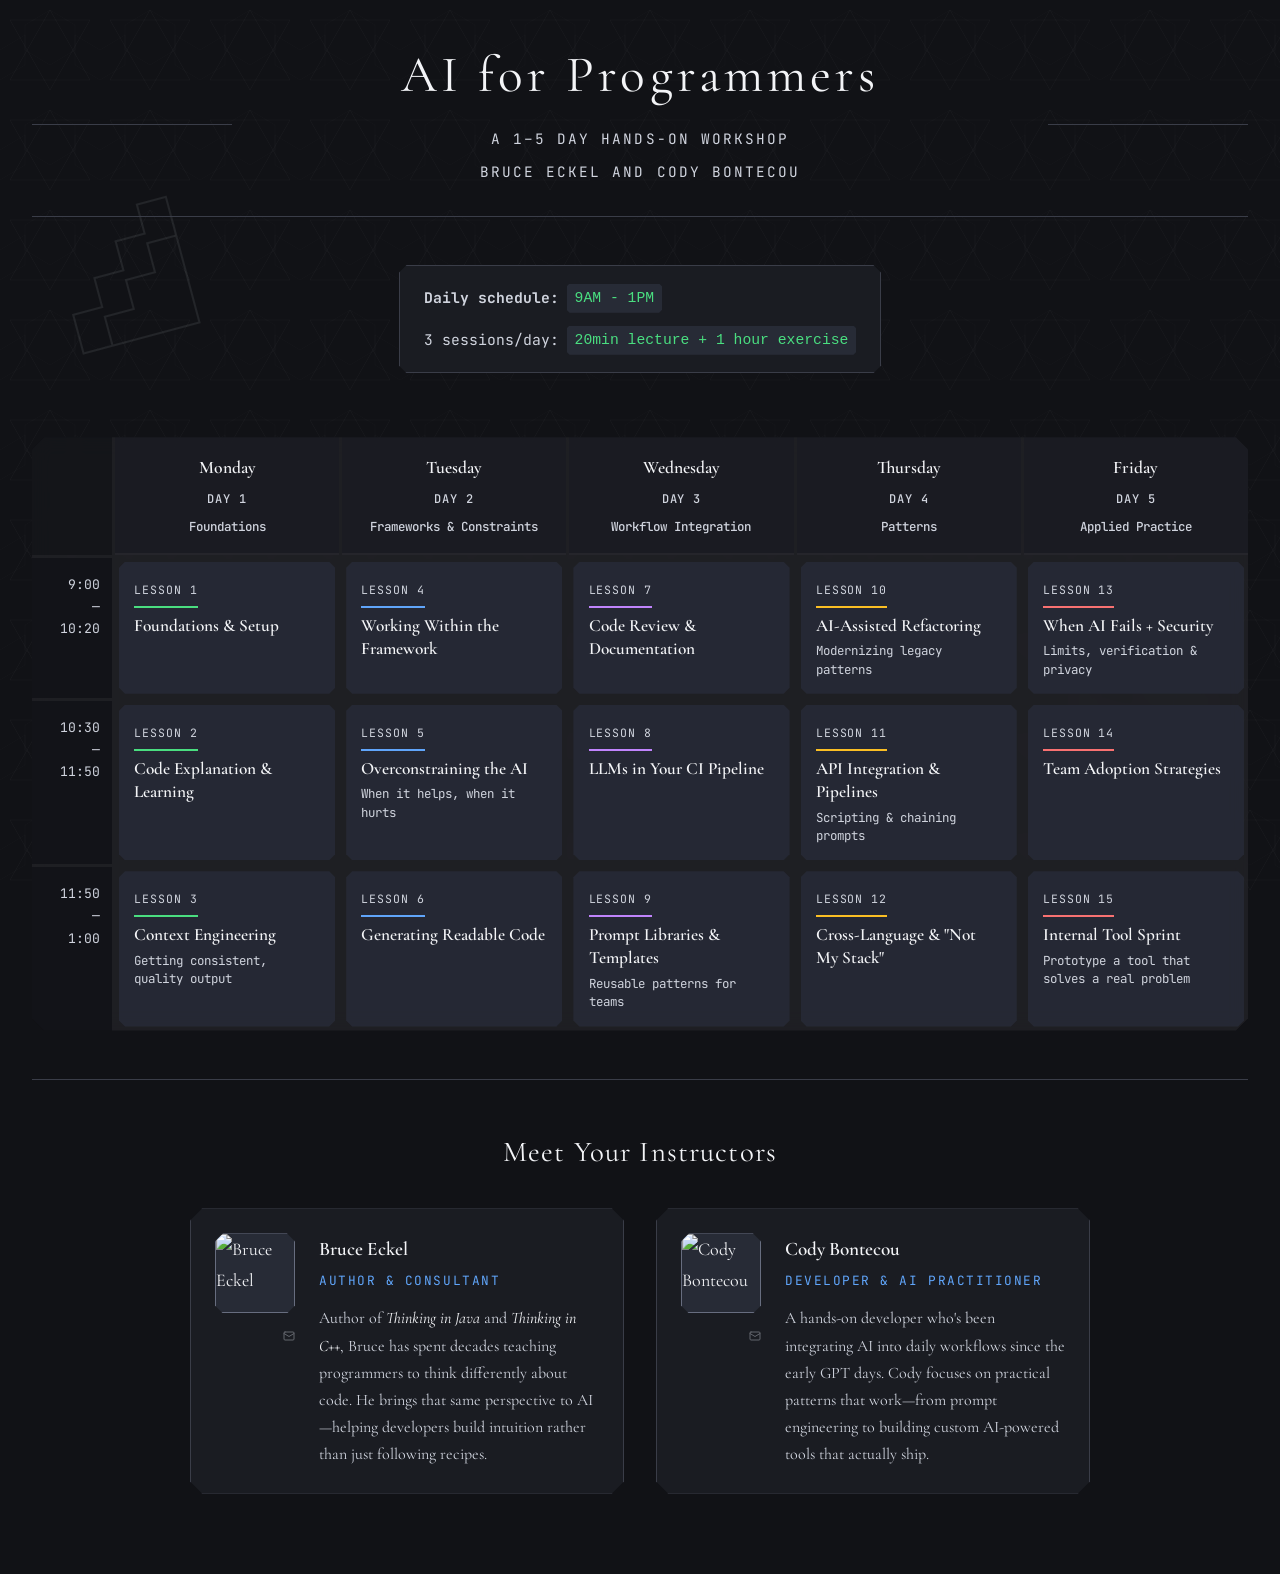
==== commit 338cf784: "Improve schedule readability across devices" ====
--- a/index.html
+++ b/index.html
@@ -32,16 +32,16 @@
     />
     <style>
       :root {
-        --bg-deep: #0d0d0f;
-        --bg-deep-rgb: 13, 13, 15;
-        --bg-mid: #151518;
-        --bg-mid-rgb: 21, 21, 24;
-        --line-subtle: #2a2a30;
-        --line-bright: #4a4a55;
-        --node-locked: #1e1e24;
-        --node-available: #252530;
-        --node-available-rgb: 37, 37, 48;
-        --node-complete: #1a2a20;
+        --bg-deep: #111216;
+        --bg-deep-rgb: 17, 18, 22;
+        --bg-mid: #1a1c22;
+        --bg-mid-rgb: 26, 28, 34;
+        --line-subtle: #3a3d48;
+        --line-bright: #676d7f;
+        --node-locked: #20232c;
+        --node-available: #272b36;
+        --node-available-rgb: 39, 43, 54;
+        --node-complete: #1d2e24;
 
         --day1: #4ade80;
         --day2: #60a5fa;
@@ -49,9 +49,9 @@
         --day4: #fbbf24;
         --day5: #f87171;
 
-        --text-primary: #e8e8ec;
-        --text-secondary: #888890;
-        --text-muted: #555560;
+        --text-primary: #f3f4f7;
+        --text-secondary: #d0d4de;
+        --text-muted: #a2a8b8;
       }
 
       * {
@@ -65,7 +65,8 @@
         background: var(--bg-deep);
         color: var(--text-primary);
         min-height: 100vh;
-        line-height: 1.6;
+        font-size: 18px;
+        line-height: 1.7;
         padding: 2rem;
       }
 
@@ -160,10 +161,10 @@
 
       .subtitle {
         font-family: "JetBrains Mono", monospace;
-        font-size: 0.75rem;
-        letter-spacing: 0.2em;
+        font-size: 0.9rem;
+        letter-spacing: 0.14em;
         text-transform: uppercase;
-        color: var(--text-muted);
+        color: var(--text-secondary);
       }
 
       .legend {
@@ -179,7 +180,7 @@
         align-items: center;
         gap: 0.5rem;
         font-family: "JetBrains Mono", monospace;
-        font-size: 0.75rem;
+        font-size: 0.85rem;
         color: var(--text-secondary);
       }
 
@@ -222,12 +223,12 @@
       }
 
       .time-slot {
-        background: rgba(var(--bg-deep-rgb), 0.74);
-        padding: 1rem 0.5rem;
+        background: rgba(var(--bg-deep-rgb), 0.82);
+        padding: 1rem 0.75rem;
         text-align: right;
         font-family: "JetBrains Mono", monospace;
-        font-size: 0.7rem;
-        color: var(--text-muted);
+        font-size: 0.82rem;
+        color: var(--text-secondary);
         font-variant-numeric: tabular-nums;
       }
 
@@ -242,28 +243,29 @@
 
       .day-header .date {
         font-family: "JetBrains Mono", monospace;
-        font-size: 0.65rem;
-        color: var(--text-muted);
-        font-weight: 400;
-        margin-top: 0.25rem;
-        letter-spacing: 0.1em;
+        font-size: 0.75rem;
+        color: var(--text-secondary);
+        font-weight: 500;
+        margin-top: 0.35rem;
+        letter-spacing: 0.08em;
         text-transform: uppercase;
       }
 
       .day-header .theme {
         font-family: "JetBrains Mono", monospace;
-        font-size: 0.65rem;
+        font-size: 0.78rem;
         color: var(--text-secondary);
-        font-weight: 400;
-        margin-top: 0.5rem;
-        font-style: italic;
+        font-weight: 500;
+        margin-top: 0.55rem;
+        font-style: normal;
+        line-height: 1.5;
       }
 
       .session {
-        padding: 0.75rem;
+        padding: 0.95rem;
         margin: 4px;
-        font-size: 0.85rem;
-        background: rgba(var(--node-available-rgb), 0.8);
+        font-size: 0.95rem;
+        background: rgba(var(--node-available-rgb), 0.9);
         transition: all 0.3s ease;
         position: relative;
         clip-path: polygon(
@@ -284,26 +286,29 @@
 
       .session .lesson-num {
         font-family: "JetBrains Mono", monospace;
-        font-size: 0.6rem;
+        font-size: 0.72rem;
         text-transform: uppercase;
-        letter-spacing: 0.1em;
-        margin-bottom: 0.25rem;
-        padding-bottom: 0.35rem;
+        letter-spacing: 0.08em;
+        margin-bottom: 0.35rem;
+        padding-bottom: 0.4rem;
         border-bottom: 2px solid var(--accent-color, var(--line-subtle));
         display: inline-block;
+        color: var(--text-secondary);
       }
 
       .session .title {
         font-weight: 600;
-        margin-bottom: 0.25rem;
-        line-height: 1.3;
-        font-size: 0.95rem;
+        margin-bottom: 0.35rem;
+        line-height: 1.35;
+        font-size: 1.08rem;
       }
 
       .session .duration {
         font-family: "JetBrains Mono", monospace;
-        font-size: 0.65rem;
-        opacity: 0.6;
+        font-size: 0.78rem;
+        color: var(--text-secondary);
+        opacity: 1;
+        line-height: 1.45;
       }
 
       /* Phase colors - using CSS custom property for the accent bar */
@@ -422,10 +427,11 @@
 
       .lesson-meta {
         font-family: "JetBrains Mono", monospace;
-        font-size: 0.7rem;
-        color: var(--text-muted);
+        font-size: 0.8rem;
+        color: var(--text-secondary);
         text-align: right;
-        letter-spacing: 0.05em;
+        letter-spacing: 0.04em;
+        line-height: 1.5;
       }
 
       .lesson-content {
@@ -452,11 +458,11 @@
 
       .section-label {
         font-family: "JetBrains Mono", monospace;
-        font-size: 0.65rem;
+        font-size: 0.74rem;
         text-transform: uppercase;
-        letter-spacing: 0.15em;
-        color: var(--text-muted);
-        margin-bottom: 0.75rem;
+        letter-spacing: 0.12em;
+        color: var(--text-secondary);
+        margin-bottom: 0.85rem;
         display: flex;
         align-items: center;
         gap: 0.5rem;
@@ -484,10 +490,10 @@
       }
 
       li {
-        padding: 0.35rem 0;
-        padding-left: 1.25rem;
+        padding: 0.42rem 0;
+        padding-left: 1.35rem;
         position: relative;
-        font-size: 0.9rem;
+        font-size: 1rem;
         color: var(--text-secondary);
       }
 
@@ -505,8 +511,9 @@
         padding: 1rem;
         margin-top: 0.75rem;
         font-family: "JetBrains Mono", monospace;
-        font-size: 0.8rem;
+        font-size: 0.9rem;
         color: var(--text-secondary);
+        line-height: 1.65;
         clip-path: polygon(
           8px 0,
           calc(100% - 8px) 0,
@@ -520,20 +527,21 @@
       }
 
       .prompt-label {
-        font-size: 0.65rem;
+        font-size: 0.72rem;
         text-transform: uppercase;
-        letter-spacing: 0.1em;
+        letter-spacing: 0.09em;
         color: var(--day1);
-        margin-bottom: 0.5rem;
+        margin-bottom: 0.6rem;
       }
 
       .outcome {
         margin-top: 1rem;
-        padding: 0.75rem;
+        padding: 0.9rem;
         border-left: 2px solid var(--day1);
-        background: rgba(74, 222, 128, 0.05);
-        font-size: 0.85rem;
+        background: rgba(74, 222, 128, 0.08);
+        font-size: 0.95rem;
         color: var(--text-secondary);
+        line-height: 1.6;
       }
 
       .outcome strong {
@@ -564,6 +572,7 @@
           padding: 1rem;
           padding-left: 0;
           padding-right: 0;
+          font-size: 19px;
         }
 
         .header,
@@ -576,8 +585,14 @@
         }
 
         h1 {
-          font-size: 1.5rem;
-          letter-spacing: 0.04em;
+          font-size: 1.95rem;
+          letter-spacing: 0.03em;
+          line-height: 1.12;
+        }
+
+        .subtitle {
+          font-size: 0.92rem;
+          letter-spacing: 0.08em;
         }
 
         .header::before,
@@ -587,8 +602,12 @@
 
         .legend {
           flex-direction: column;
-          gap: 0.75rem;
+          gap: 0.85rem;
           align-items: flex-start;
+        }
+
+        .legend-item {
+          font-size: 0.9rem;
         }
 
         .schedule-note-wrapper {
@@ -597,10 +616,11 @@
 
         .schedule-note {
           flex-direction: column;
-          gap: 0.5rem;
+          gap: 0.6rem;
           text-align: left;
           padding: 1rem;
           align-items: flex-start;
+          font-size: 0.96rem;
         }
 
         .schedule-note .schedule-item {
@@ -633,21 +653,20 @@
         /* Day headers become section dividers */
         .calendar > .day-header {
           background: var(--bg-mid);
-          padding: 1rem 1.5rem;
+          padding: 1.1rem 1.25rem;
           margin: 0;
           border-radius: 0;
           clip-path: none;
           text-align: left;
           border-bottom: 1px solid var(--line-subtle);
           width: 100%;
-          display: flex;
-          flex-wrap: wrap;
-          justify-content: space-between;
-          align-items: baseline;
+          display: block;
+          font-size: 1.2rem;
+          line-height: 1.25;
         }
 
         .calendar > .day-header:not(:first-of-type) {
-          margin-top: 0.5rem;
+          margin-top: 0.6rem;
         }
 
         .calendar > .day-header:first-of-type {
@@ -656,24 +675,29 @@
 
         .calendar > .day-header .date,
         .calendar > .day-header .theme {
-          display: inline;
+          display: block;
           margin: 0;
+          width: 100%;
         }
 
         .calendar > .day-header .date {
-          margin-left: auto;
+          margin-top: 0.45rem;
+          font-size: 0.82rem;
+        }
+
+        .calendar > .day-header .theme {
+          margin-top: 0.2rem;
+          font-size: 0.88rem;
         }
 
         .calendar > .day-header .date::after {
-          content: "·";
-          margin: 0 0.5em;
-          vertical-align: middle;
+          content: none;
         }
 
         /* Sessions stack vertically */
         .calendar > .session {
           margin: 0;
-          padding: 1rem 1.5rem;
+          padding: 1.05rem 1.25rem 1.15rem;
           clip-path: none;
           border-radius: 0;
           border-top: 1px solid var(--line-subtle);
@@ -746,13 +770,17 @@
           order: 20;
         } /* Day 5 session 3 */
 
+        .session .lesson-num {
+          font-size: 0.78rem;
+        }
+
         .session .title {
-          font-size: 1rem;
+          font-size: 1.15rem;
         }
 
         .session .duration {
-          font-size: 0.75rem;
-          margin-top: 0.25rem;
+          font-size: 0.84rem;
+          margin-top: 0.3rem;
         }
 
         /* Disable hover effect on mobile */
@@ -772,17 +800,24 @@
 
         .lesson-meta {
           text-align: left;
+          font-size: 0.84rem;
         }
 
         .lesson-title {
-          font-size: 1.1rem;
+          font-size: 1.16rem;
         }
 
         .phase-title {
           flex-direction: column;
           align-items: flex-start;
           gap: 0.5rem;
-          font-size: 1.2rem;
+          font-size: 1.28rem;
+        }
+
+        li,
+        .prompt-box,
+        .team-bio {
+          font-size: 1rem;
         }
 
         /* Footer */
@@ -839,15 +874,16 @@
         text-align: left;
         color: var(--text-secondary);
         font-family: "JetBrains Mono", monospace;
-        font-size: 0.8rem;
+        font-size: 0.92rem;
         margin-bottom: 2rem;
-        padding: 1rem 1.5rem;
+        padding: 1.1rem 1.5rem;
         background: var(--bg-mid);
         border: 1px solid var(--line-subtle);
         display: inline-flex;
         flex-direction: column;
         align-items: flex-start;
-        gap: 0.75rem;
+        gap: 0.8rem;
+        line-height: 1.55;
         clip-path: polygon(
           8px 0,
           calc(100% - 8px) 0,
@@ -916,16 +952,16 @@
 
       .stat-label {
         font-family: "JetBrains Mono", monospace;
-        font-size: 0.75rem;
-        letter-spacing: 0.15em;
+        font-size: 0.82rem;
+        letter-spacing: 0.12em;
         text-transform: uppercase;
-        color: var(--text-muted);
+        color: var(--text-secondary);
       }
 
       .footer-note {
         font-family: "JetBrains Mono", monospace;
-        font-size: 0.85rem;
-        color: var(--text-muted);
+        font-size: 0.92rem;
+        color: var(--text-secondary);
       }
 
       /* Team Section */
@@ -1018,16 +1054,16 @@
 
       .team-role {
         font-family: "JetBrains Mono", monospace;
-        font-size: 0.7rem;
+        font-size: 0.8rem;
         text-transform: uppercase;
-        letter-spacing: 0.15em;
+        letter-spacing: 0.12em;
         color: var(--day2);
-        margin-bottom: 0.75rem;
+        margin-bottom: 0.85rem;
       }
 
       .team-bio {
-        font-size: 0.9rem;
-        line-height: 1.6;
+        font-size: 1rem;
+        line-height: 1.7;
         color: var(--text-secondary);
       }
 
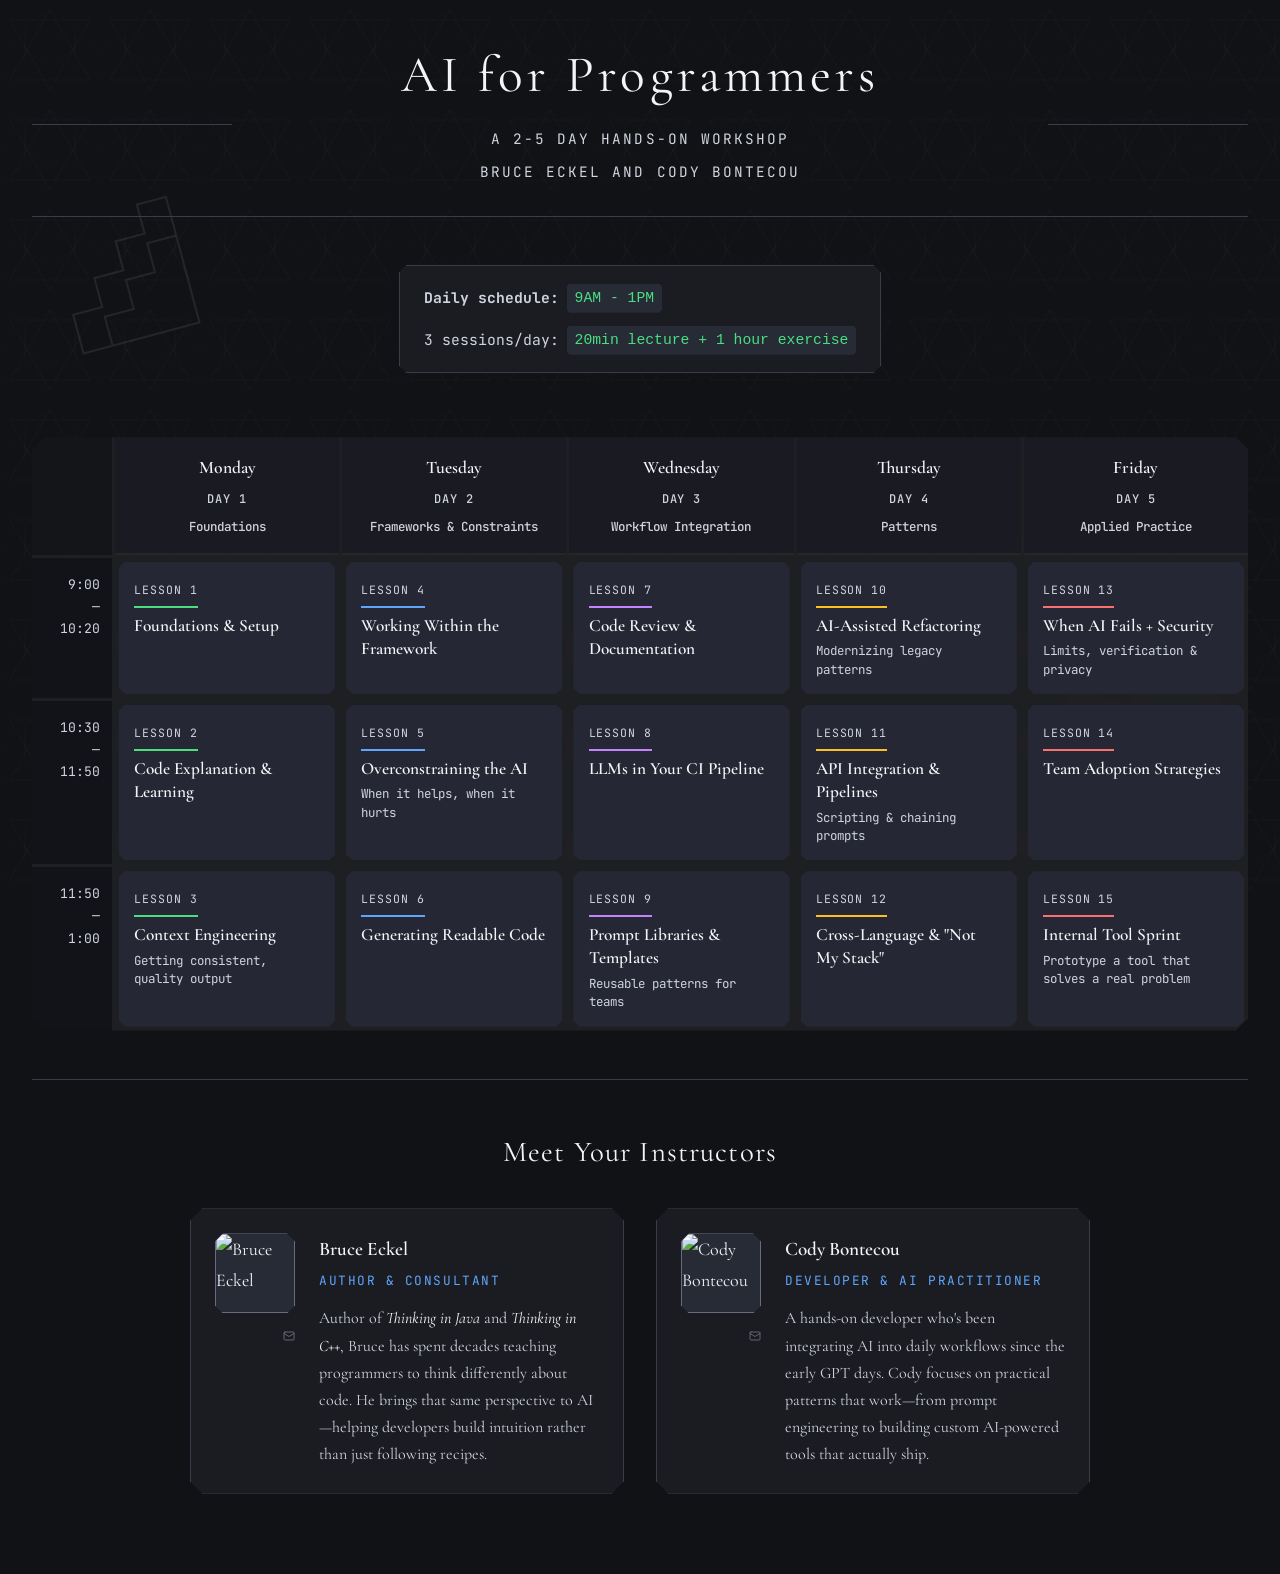
==== commit 9749bc56: "2-5" ====
--- a/index.html
+++ b/index.html
@@ -167,38 +167,6 @@
         color: var(--text-secondary);
       }
 
-      .legend {
-        display: flex;
-        justify-content: center;
-        gap: 2rem;
-        margin-bottom: 2rem;
-        flex-wrap: wrap;
-      }
-
-      .legend-item {
-        display: flex;
-        align-items: center;
-        gap: 0.5rem;
-        font-family: "JetBrains Mono", monospace;
-        font-size: 0.85rem;
-        color: var(--text-secondary);
-      }
-
-      .legend-color {
-        width: 12px;
-        height: 12px;
-        clip-path: polygon(
-          3px 0,
-          calc(100% - 3px) 0,
-          100% 3px,
-          100% calc(100% - 3px),
-          calc(100% - 3px) 100%,
-          3px 100%,
-          0 calc(100% - 3px),
-          0 3px
-        );
-      }
-
       .calendar {
         display: grid;
         grid-template-columns: 80px repeat(5, 1fr);
@@ -311,6 +279,49 @@
         line-height: 1.45;
       }
 
+      .session {
+        cursor: pointer;
+        isolation: isolate;
+      }
+
+      .session::after {
+        content: "View lesson ↗";
+        position: absolute;
+        right: 0.8rem;
+        bottom: 0.8rem;
+        font-family: "JetBrains Mono", monospace;
+        font-size: 0.62rem;
+        letter-spacing: 0.12em;
+        text-transform: uppercase;
+        color: var(--accent-color, var(--text-secondary));
+        opacity: 0;
+        transform: translateY(4px);
+        transition:
+          opacity 0.25s ease,
+          transform 0.25s ease;
+        pointer-events: none;
+      }
+
+      .session:hover::after,
+      .session:focus-visible::after,
+      .session.active::after {
+        opacity: 0.95;
+        transform: translateY(0);
+      }
+
+      .session:focus-visible {
+        outline: 2px solid var(--accent-color, var(--line-bright));
+        outline-offset: 3px;
+        transform: translate(-2px, -2px);
+      }
+
+      .session.active {
+        box-shadow:
+          0 0 0 1px var(--accent-color, var(--line-bright)),
+          0 16px 32px rgba(0, 0, 0, 0.3);
+        background: rgba(var(--node-available-rgb), 0.98);
+      }
+
       /* Phase colors - using CSS custom property for the accent bar */
       .phase-1 {
         --accent-color: var(--day1);
@@ -548,6 +559,190 @@
         color: var(--day1);
       }
 
+      .lesson-drawer-backdrop {
+        position: fixed;
+        inset: 0;
+        background: rgba(9, 10, 14, 0.72);
+        backdrop-filter: blur(14px);
+        -webkit-backdrop-filter: blur(14px);
+        opacity: 0;
+        pointer-events: none;
+        transition: opacity 0.3s ease;
+        z-index: 20;
+      }
+
+      .lesson-drawer {
+        --drawer-offset: 0px;
+        position: fixed;
+        left: 50%;
+        bottom: 0;
+        width: min(980px, calc(100vw - 2rem));
+        max-height: min(84vh, 920px);
+        transform: translate(-50%, calc(100% + 2rem + var(--drawer-offset)));
+        transition:
+          transform 0.35s cubic-bezier(0.22, 1, 0.36, 1),
+          opacity 0.25s ease;
+        opacity: 0;
+        pointer-events: none;
+        z-index: 21;
+        border: 1px solid rgba(255, 255, 255, 0.08);
+        border-bottom: none;
+        background: linear-gradient(
+          180deg,
+          rgba(var(--bg-mid-rgb), 0.98) 0%,
+          rgba(var(--bg-deep-rgb), 0.98) 100%
+        );
+        box-shadow: 0 -24px 60px rgba(0, 0, 0, 0.45);
+        clip-path: polygon(
+          18px 0,
+          calc(100% - 18px) 0,
+          100% 18px,
+          100% 100%,
+          0 100%,
+          0 18px
+        );
+      }
+
+      body.drawer-open {
+        overflow: hidden;
+      }
+
+      body.drawer-open .lesson-drawer-backdrop {
+        opacity: 1;
+        pointer-events: auto;
+      }
+
+      body.drawer-open .lesson-drawer {
+        transform: translate(-50%, var(--drawer-offset));
+        opacity: 1;
+        pointer-events: auto;
+      }
+
+      .lesson-drawer.dragging {
+        transition: none;
+      }
+
+      .drawer-handle {
+        width: 92px;
+        height: 6px;
+        border-radius: 999px;
+        margin: 0.9rem auto 0;
+        background: linear-gradient(
+          90deg,
+          var(--line-subtle),
+          var(--line-bright)
+        );
+        opacity: 0.9;
+        touch-action: none;
+        user-select: none;
+      }
+
+      .drawer-topbar {
+        display: flex;
+        justify-content: space-between;
+        align-items: center;
+        gap: 1rem;
+        padding: 1rem 1.5rem 1rem;
+        border-bottom: 1px solid rgba(255, 255, 255, 0.08);
+        touch-action: none;
+        user-select: none;
+      }
+
+      .drawer-kicker {
+        font-family: "JetBrains Mono", monospace;
+        font-size: 0.75rem;
+        letter-spacing: 0.14em;
+        text-transform: uppercase;
+        color: var(--text-secondary);
+      }
+
+      .drawer-close {
+        border: 1px solid var(--line-subtle);
+        background: rgba(var(--bg-deep-rgb), 0.7);
+        color: var(--text-primary);
+        font-family: "JetBrains Mono", monospace;
+        font-size: 0.75rem;
+        letter-spacing: 0.1em;
+        text-transform: uppercase;
+        padding: 0.65rem 0.9rem;
+        cursor: pointer;
+        clip-path: polygon(
+          6px 0,
+          calc(100% - 6px) 0,
+          100% 6px,
+          100% calc(100% - 6px),
+          calc(100% - 6px) 100%,
+          6px 100%,
+          0 calc(100% - 6px),
+          0 6px
+        );
+      }
+
+      .drawer-close:hover,
+      .drawer-close:focus-visible {
+        border-color: var(--line-bright);
+        outline: none;
+      }
+
+      .drawer-scroll {
+        overflow-y: auto;
+        max-height: calc(min(84vh, 920px) - 72px);
+        padding: 0 1.5rem 1.5rem;
+      }
+
+      .drawer-summary {
+        display: grid;
+        grid-template-columns: repeat(3, minmax(0, 1fr));
+        gap: 0.75rem;
+        margin: 1rem 0 1.25rem;
+      }
+
+      .drawer-summary-item {
+        padding: 0.9rem 1rem;
+        background: rgba(var(--bg-deep-rgb), 0.75);
+        border: 1px solid rgba(255, 255, 255, 0.08);
+        clip-path: polygon(
+          8px 0,
+          calc(100% - 8px) 0,
+          100% 8px,
+          100% calc(100% - 8px),
+          calc(100% - 8px) 100%,
+          8px 100%,
+          0 calc(100% - 8px),
+          0 8px
+        );
+      }
+
+      .drawer-summary-label {
+        display: block;
+        font-family: "JetBrains Mono", monospace;
+        font-size: 0.7rem;
+        letter-spacing: 0.12em;
+        text-transform: uppercase;
+        color: var(--text-muted);
+        margin-bottom: 0.35rem;
+      }
+
+      .drawer-summary-value {
+        color: var(--text-primary);
+        font-size: 1rem;
+        line-height: 1.4;
+      }
+
+      .drawer-content .lesson-card {
+        margin-bottom: 0;
+        border-color: rgba(255, 255, 255, 0.08);
+        background: rgba(var(--bg-mid-rgb), 0.88);
+      }
+
+      .drawer-content .lesson-title {
+        font-size: 1.55rem;
+      }
+
+      .drawer-content .lesson-meta {
+        min-width: 150px;
+      }
+
       @media (max-width: 1200px) {
         .lesson-content {
           grid-template-columns: 1fr;
@@ -598,16 +793,6 @@
         .header::before,
         .header::after {
           display: none;
-        }
-
-        .legend {
-          flex-direction: column;
-          gap: 0.85rem;
-          align-items: flex-start;
-        }
-
-        .legend-item {
-          font-size: 0.9rem;
         }
 
         .schedule-note-wrapper {
@@ -788,6 +973,38 @@
           transform: none;
         }
 
+        .session::after {
+          opacity: 0.95;
+          transform: translateY(0);
+          position: static;
+          display: inline-block;
+          margin-top: 0.5rem;
+          font-size: 0.64rem;
+        }
+
+        .lesson-drawer {
+          width: 100vw;
+          max-height: 88vh;
+          clip-path: none;
+          border-left: none;
+          border-right: none;
+          transform: translate(-50%, 100%);
+        }
+
+        .drawer-topbar,
+        .drawer-scroll {
+          padding-left: 1rem;
+          padding-right: 1rem;
+        }
+
+        .drawer-summary {
+          grid-template-columns: 1fr;
+        }
+
+        .drawer-content .lesson-title {
+          font-size: 1.28rem;
+        }
+
         /* Lesson cards */
         .lesson-card {
           padding: 1rem;
@@ -828,46 +1045,6 @@
         .stat-value {
           font-size: 2rem;
         }
-      }
-
-      /* View Toggle */
-      .view-toggle {
-        position: fixed;
-        top: 1.5rem;
-        right: 1.5rem;
-        z-index: 1000;
-        width: 40px;
-        height: 40px;
-        display: flex;
-        align-items: center;
-        justify-content: center;
-        background: var(--bg-mid);
-        border: 1px solid var(--line-subtle);
-        cursor: pointer;
-        transition: all 0.3s ease;
-        text-decoration: none;
-        color: var(--text-secondary);
-        clip-path: polygon(
-          6px 0,
-          calc(100% - 6px) 0,
-          100% 6px,
-          100% calc(100% - 6px),
-          calc(100% - 6px) 100%,
-          6px 100%,
-          0 calc(100% - 6px),
-          0 6px
-        );
-      }
-
-      .view-toggle:hover {
-        background: var(--node-available);
-        border-color: var(--line-bright);
-        color: var(--text-primary);
-      }
-
-      .view-toggle svg {
-        width: 18px;
-        height: 18px;
       }
 
       .schedule-note {
@@ -1179,7 +1356,7 @@
     <div class="content-wrapper">
       <div class="header">
         <h1>AI for Programmers</h1>
-        <p class="subtitle">A 1–5 Day Hands-On Workshop</p>
+        <p class="subtitle">A 2-5 Day Hands-On Workshop</p>
         <p class="subtitle" style="margin-top: 0.5rem">
           Bruce Eckel and Cody Bontecou
         </p>
@@ -1187,8 +1364,12 @@
 
       <div class="schedule-note-wrapper">
         <div class="schedule-note">
-          <span class="schedule-item"><strong>Daily schedule:</strong> <code>9AM - 1PM</code></span>
-          <span class="schedule-item">3 sessions/day: <code>20min lecture + 1 hour exercise</code></span>
+          <span class="schedule-item"
+            ><strong>Daily schedule:</strong> <code>9AM - 1PM</code></span
+          >
+          <span class="schedule-item"
+            >3 sessions/day: <code>20min lecture + 1 hour exercise</code></span
+          >
         </div>
       </div>
 
@@ -2210,6 +2391,33 @@
           </div>
         </div>
       </div>
+
+      <div class="lesson-drawer-backdrop" hidden></div>
+      <aside
+        class="lesson-drawer"
+        id="lesson-drawer"
+        aria-hidden="true"
+        aria-modal="true"
+        aria-labelledby="lesson-drawer-title"
+        role="dialog"
+        hidden
+      >
+        <div class="drawer-handle" aria-hidden="true"></div>
+        <div class="drawer-topbar">
+          <p class="drawer-kicker">Lesson Detail</p>
+          <button
+            class="drawer-close"
+            type="button"
+            aria-label="Close lesson details"
+          >
+            Close
+          </button>
+        </div>
+        <div class="drawer-scroll">
+          <div class="drawer-summary"></div>
+          <div class="drawer-content"></div>
+        </div>
+      </aside>
 
       <footer class="footer">
         <div class="team-section">
@@ -2222,7 +2430,24 @@
                   src="https://www.mindviewllc.com/publicity/BruceEckel.jpg"
                   alt="Bruce Eckel"
                 />
-                <a href="mailto:bruceteckel@gmail.com" class="email-icon" title="Email Bruce"><svg xmlns="http://www.w3.org/2000/svg" width="12" height="12" viewBox="0 0 24 24" fill="none" stroke="currentColor" stroke-width="2" stroke-linecap="round" stroke-linejoin="round"><rect x="2" y="4" width="20" height="16" rx="2"/><path d="m22 7-10 6L2 7"/></svg></a>
+                <a
+                  href="mailto:bruceteckel@gmail.com"
+                  class="email-icon"
+                  title="Email Bruce"
+                  ><svg
+                    xmlns="http://www.w3.org/2000/svg"
+                    width="12"
+                    height="12"
+                    viewBox="0 0 24 24"
+                    fill="none"
+                    stroke="currentColor"
+                    stroke-width="2"
+                    stroke-linecap="round"
+                    stroke-linejoin="round"
+                  >
+                    <rect x="2" y="4" width="20" height="16" rx="2" />
+                    <path d="m22 7-10 6L2 7" /></svg
+                ></a>
               </div>
               <div class="team-info">
                 <h3 class="team-name">Bruce Eckel</h3>
@@ -2243,7 +2468,24 @@
                   src="https://avatars.githubusercontent.com/u/20440899?v=4"
                   alt="Cody Bontecou"
                 />
-                <a href="mailto:cody@isolated.tech" class="email-icon" title="Email Cody"><svg xmlns="http://www.w3.org/2000/svg" width="12" height="12" viewBox="0 0 24 24" fill="none" stroke="currentColor" stroke-width="2" stroke-linecap="round" stroke-linejoin="round"><rect x="2" y="4" width="20" height="16" rx="2"/><path d="m22 7-10 6L2 7"/></svg></a>
+                <a
+                  href="mailto:cody@isolated.tech"
+                  class="email-icon"
+                  title="Email Cody"
+                  ><svg
+                    xmlns="http://www.w3.org/2000/svg"
+                    width="12"
+                    height="12"
+                    viewBox="0 0 24 24"
+                    fill="none"
+                    stroke="currentColor"
+                    stroke-width="2"
+                    stroke-linecap="round"
+                    stroke-linejoin="round"
+                  >
+                    <rect x="2" y="4" width="20" height="16" rx="2" />
+                    <path d="m22 7-10 6L2 7" /></svg
+                ></a>
               </div>
               <div class="team-info">
                 <h3 class="team-name">Cody Bontecou</h3>
@@ -2262,13 +2504,274 @@
     </div>
 
     <script>
-      // Save view preference when clicking toggle
-      document
-        .getElementById("viewToggle")
-        .addEventListener("click", function (e) {
-          localStorage.setItem("ai-course-view-preference", "skill-tree");
+      const sessions = Array.from(
+        document.querySelectorAll(".calendar .session"),
+      );
+      const lessonCards = Array.from(
+        document.querySelectorAll(".lessons-detail .lesson-card"),
+      );
+      const dayHeaders = Array.from(
+        document.querySelectorAll(".calendar .day-header"),
+      );
+      const drawer = document.getElementById("lesson-drawer");
+      const drawerBackdrop = document.querySelector(".lesson-drawer-backdrop");
+      const drawerContent = document.querySelector(".drawer-content");
+      const drawerSummary = document.querySelector(".drawer-summary");
+      const drawerKicker = document.querySelector(".drawer-kicker");
+      const drawerCloseButton = document.querySelector(".drawer-close");
+      const drawerHandle = document.querySelector(".drawer-handle");
+      const drawerTopbar = document.querySelector(".drawer-topbar");
+      const body = document.body;
+
+      let activeSession = null;
+      let lastTrigger = null;
+      let hideDrawerTimeout = null;
+      let dragPointerId = null;
+      let dragStartY = 0;
+      let currentDragOffset = 0;
+
+      const SWIPE_CLOSE_THRESHOLD = 120;
+
+      const lessonMap = new Map(
+        lessonCards
+          .map((card) => {
+            const title =
+              card.querySelector(".lesson-title")?.textContent || "";
+            const match = title.match(/Lesson\s+(\d+)/i);
+            return match ? [match[1], card] : null;
+          })
+          .filter(Boolean),
+      );
+
+      const dayMetaByPhase = new Map(
+        dayHeaders.map((header, index) => {
+          const parts = header.textContent
+            .split("\n")
+            .map((part) => part.trim())
+            .filter(Boolean);
+
+          return [
+            String(index + 1),
+            {
+              dayName: parts[0] || `Day ${index + 1}`,
+              dayLabel: parts[1] || `Day ${index + 1}`,
+              theme: parts[2] || "Hands-on workshop",
+            },
+          ];
+        }),
+      );
+
+      function getLessonNumberFromSession(session) {
+        const label = session.querySelector(".lesson-num")?.textContent || "";
+        return label.match(/Lesson\s+(\d+)/i)?.[1] || null;
+      }
+
+      function buildSummaryItem(label, value) {
+        return `
+          <div class="drawer-summary-item">
+            <span class="drawer-summary-label">${label}</span>
+            <div class="drawer-summary-value">${value}</div>
+          </div>
+        `;
+      }
+
+      function setDrawerOffset(offset) {
+        currentDragOffset = Math.max(0, offset);
+        drawer.style.setProperty("--drawer-offset", `${currentDragOffset}px`);
+      }
+
+      function resetDrawerDrag() {
+        dragPointerId = null;
+        dragStartY = 0;
+        currentDragOffset = 0;
+        drawer.classList.remove("dragging");
+        drawer.style.setProperty("--drawer-offset", "0px");
+        drawerBackdrop.style.removeProperty("opacity");
+      }
+
+      function updateBackdropForDrag(offset) {
+        const progress = Math.min(offset / 240, 1);
+        drawerBackdrop.style.opacity = String(1 - progress * 0.55);
+      }
+
+      function showDrawerShell() {
+        clearTimeout(hideDrawerTimeout);
+        resetDrawerDrag();
+        drawer.hidden = false;
+        drawerBackdrop.hidden = false;
+        drawer.setAttribute("aria-hidden", "false");
+
+        requestAnimationFrame(() => {
+          body.classList.add("drawer-open");
         });
+      }
+
+      function hideDrawerShell() {
+        body.classList.remove("drawer-open");
+        drawer.setAttribute("aria-hidden", "true");
+        resetDrawerDrag();
+
+        hideDrawerTimeout = window.setTimeout(() => {
+          if (!body.classList.contains("drawer-open")) {
+            drawer.hidden = true;
+            drawerBackdrop.hidden = true;
+          }
+        }, 360);
+      }
+
+      function openLessonDrawer(session) {
+        const lessonNumber = getLessonNumberFromSession(session);
+        const sourceCard = lessonNumber ? lessonMap.get(lessonNumber) : null;
+
+        if (!sourceCard) return;
+
+        const phase = Array.from(session.classList)
+          .find((className) => className.startsWith("phase-"))
+          ?.replace("phase-", "");
+        const dayMeta = dayMetaByPhase.get(phase || "") || {};
+        const lessonTitle =
+          session.querySelector(".title")?.textContent?.trim() || "Lesson";
+        const teaser =
+          session.querySelector(".duration")?.textContent?.trim() ||
+          dayMeta.theme ||
+          "Workshop session";
+        const meta = sourceCard.querySelector(".lesson-meta")?.innerHTML || "";
+
+        const clonedCard = sourceCard.cloneNode(true);
+        const clonedTitle = clonedCard.querySelector(".lesson-title");
+        if (clonedTitle) clonedTitle.id = "lesson-drawer-title";
+
+        drawerContent.replaceChildren(clonedCard);
+        drawerSummary.innerHTML = [
+          buildSummaryItem("Lesson", `Lesson ${lessonNumber}`),
+          buildSummaryItem(
+            "Day",
+            `${dayMeta.dayName || "Workshop"} · ${dayMeta.theme || "Session"}`,
+          ),
+          buildSummaryItem("Focus", teaser),
+        ].join("");
+
+        drawerKicker.textContent = `${dayMeta.dayLabel || "Workshop"} • ${lessonTitle}`;
+
+        if (activeSession && activeSession !== session) {
+          activeSession.classList.remove("active");
+        }
+
+        activeSession = session;
+        lastTrigger = session;
+        activeSession.classList.add("active");
+
+        showDrawerShell();
+        drawerCloseButton.focus({ preventScroll: true });
+      }
+
+      function closeLessonDrawer({ restoreFocus = true } = {}) {
+        if (!body.classList.contains("drawer-open") && drawer.hidden) return;
+
+        if (activeSession) {
+          activeSession.classList.remove("active");
+        }
+
+        hideDrawerShell();
+
+        if (restoreFocus && lastTrigger) {
+          lastTrigger.focus({ preventScroll: true });
+        }
+      }
+
+      function handleDrawerDragStart(event) {
+        if (!body.classList.contains("drawer-open")) return;
+        if (event.pointerType === "mouse" && event.button !== 0) return;
+
+        dragPointerId = event.pointerId;
+        dragStartY = event.clientY;
+        drawer.classList.add("dragging");
+
+        try {
+          event.currentTarget.setPointerCapture?.(event.pointerId);
+        } catch (error) {
+          // Ignore synthetic-event pointer capture failures.
+        }
+
+        event.preventDefault();
+      }
+
+      function handleDrawerDragMove(event) {
+        if (dragPointerId !== event.pointerId) return;
+
+        const offset = Math.max(0, event.clientY - dragStartY);
+        setDrawerOffset(offset);
+        updateBackdropForDrag(offset);
+      }
+
+      function handleDrawerDragEnd(event) {
+        if (dragPointerId !== event.pointerId) return;
+
+        const shouldClose = currentDragOffset >= SWIPE_CLOSE_THRESHOLD;
+
+        try {
+          if (event.currentTarget.hasPointerCapture?.(event.pointerId)) {
+            event.currentTarget.releasePointerCapture(event.pointerId);
+          }
+        } catch (error) {
+          // Ignore synthetic-event pointer capture failures.
+        }
+
+        if (shouldClose) {
+          closeLessonDrawer({ restoreFocus: false });
+          return;
+        }
+
+        drawer.classList.remove("dragging");
+        setDrawerOffset(0);
+        drawerBackdrop.style.removeProperty("opacity");
+        dragPointerId = null;
+        dragStartY = 0;
+      }
+
+      [drawerHandle, drawerTopbar].forEach((dragZone) => {
+        dragZone.addEventListener("pointerdown", handleDrawerDragStart);
+        dragZone.addEventListener("pointermove", handleDrawerDragMove);
+        dragZone.addEventListener("pointerup", handleDrawerDragEnd);
+        dragZone.addEventListener("pointercancel", handleDrawerDragEnd);
+      });
+
+      sessions.forEach((session) => {
+        const lessonNumber = getLessonNumberFromSession(session);
+        const title =
+          session.querySelector(".title")?.textContent?.trim() || "Lesson";
+        const phase = Array.from(session.classList)
+          .find((className) => className.startsWith("phase-"))
+          ?.replace("phase-", "");
+        const dayMeta = dayMetaByPhase.get(phase || "") || {};
+
+        session.tabIndex = 0;
+        session.setAttribute("role", "button");
+        session.setAttribute("aria-haspopup", "dialog");
+        session.setAttribute("aria-controls", "lesson-drawer");
+        session.setAttribute(
+          "aria-label",
+          `${dayMeta.dayName || "Workshop"}, Lesson ${lessonNumber || ""}: ${title}`,
+        );
+
+        session.addEventListener("click", () => openLessonDrawer(session));
+        session.addEventListener("keydown", (event) => {
+          if (event.key === "Enter" || event.key === " ") {
+            event.preventDefault();
+            openLessonDrawer(session);
+          }
+        });
+      });
+
+      drawerBackdrop.addEventListener("click", closeLessonDrawer);
+      drawerCloseButton.addEventListener("click", closeLessonDrawer);
+
+      window.addEventListener("keydown", (event) => {
+        if (event.key === "Escape") {
+          closeLessonDrawer();
+        }
+      });
     </script>
   </body>
 </html>
-<!-- Sun Mar  8 13:45:17 MDT 2026 -->
+<!-- Sun Mar  8 15:56:11 MDT 2026 -->
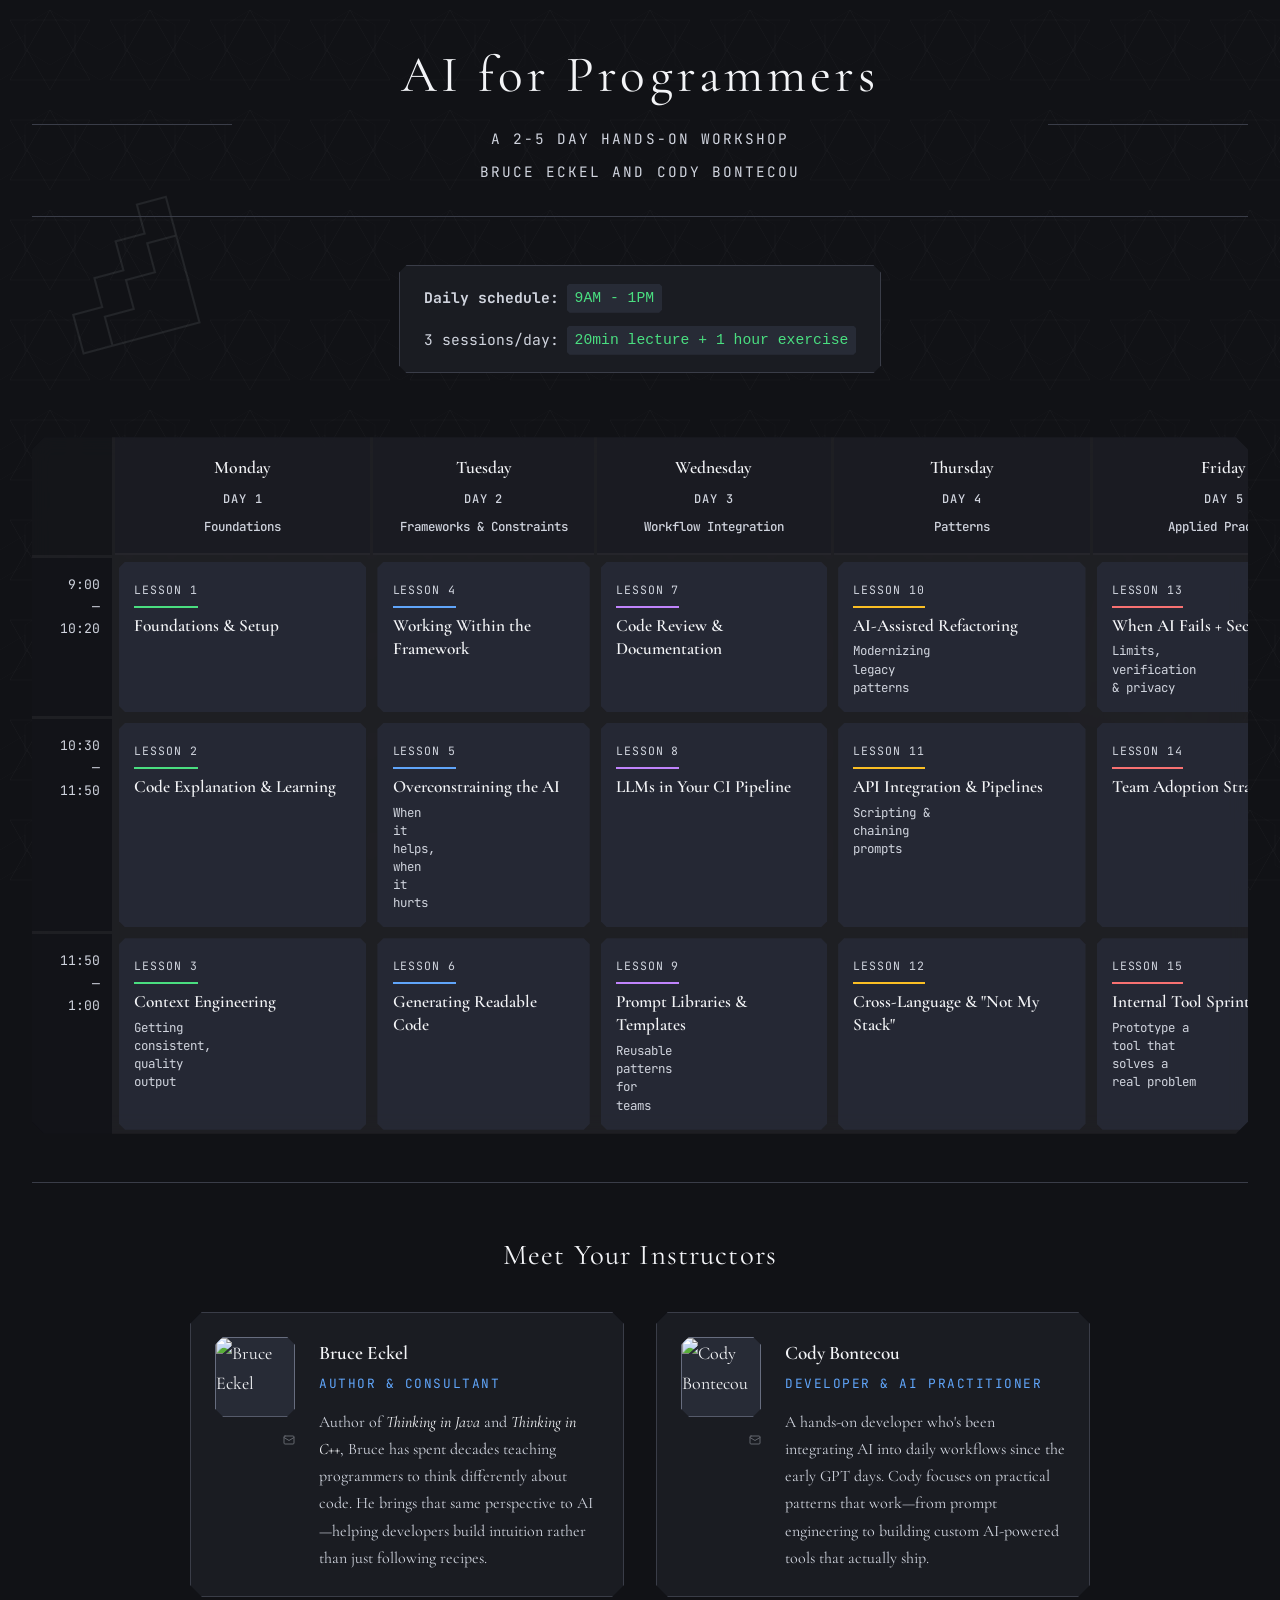
==== commit 83aeef6a: "Extract inline CSS and JS from index" ====
--- a/index.html
+++ b/index.html
@@ -30,1246 +30,7 @@
       href="https://fonts.googleapis.com/css2?family=Cormorant+Garamond:wght@400;600;700&family=JetBrains+Mono:wght@400;500&display=swap"
       rel="stylesheet"
     />
-    <style>
-      :root {
-        --bg-deep: #111216;
-        --bg-deep-rgb: 17, 18, 22;
-        --bg-mid: #1a1c22;
-        --bg-mid-rgb: 26, 28, 34;
-        --line-subtle: #3a3d48;
-        --line-bright: #676d7f;
-        --node-locked: #20232c;
-        --node-available: #272b36;
-        --node-available-rgb: 39, 43, 54;
-        --node-complete: #1d2e24;
-
-        --day1: #4ade80;
-        --day2: #60a5fa;
-        --day3: #c084fc;
-        --day4: #fbbf24;
-        --day5: #f87171;
-
-        --text-primary: #f3f4f7;
-        --text-secondary: #d0d4de;
-        --text-muted: #a2a8b8;
-      }
-
-      * {
-        box-sizing: border-box;
-        margin: 0;
-        padding: 0;
-      }
-
-      body {
-        font-family: "Cormorant Garamond", Georgia, serif;
-        background: var(--bg-deep);
-        color: var(--text-primary);
-        min-height: 100vh;
-        font-size: 18px;
-        line-height: 1.7;
-        padding: 2rem;
-      }
-
-      /* Escher-inspired tessellation background */
-      .escher-bg {
-        position: fixed;
-        inset: 0;
-        z-index: 0;
-        opacity: 0.06;
-        pointer-events: none;
-      }
-
-      .escher-bg svg {
-        width: 100%;
-        height: 100%;
-      }
-
-      /* Impossible staircase decoration */
-      .impossible-stairs {
-        position: fixed;
-        width: 200px;
-        height: 200px;
-        opacity: 0.08;
-        z-index: 0;
-      }
-
-      .stairs-left {
-        left: 2%;
-        top: 20%;
-        transform: rotate(-15deg);
-      }
-
-      .stairs-right {
-        right: 2%;
-        bottom: 15%;
-        transform: rotate(15deg) scaleX(-1);
-      }
-
-      /* Tessellation animation */
-      @keyframes tessellate-drift {
-        0%,
-        100% {
-          transform: translate(0, 0) rotate(0deg);
-        }
-        50% {
-          transform: translate(10px, 10px) rotate(1deg);
-        }
-      }
-
-      .escher-bg {
-        animation: tessellate-drift 60s ease-in-out infinite;
-      }
-
-      /* Main content wrapper */
-      .content-wrapper {
-        position: relative;
-        z-index: 1;
-      }
-
-      .header {
-        text-align: center;
-        margin-bottom: 3rem;
-        padding-bottom: 2rem;
-        border-bottom: 1px solid var(--line-subtle);
-        position: relative;
-      }
-
-      .header::before,
-      .header::after {
-        content: "";
-        position: absolute;
-        top: 50%;
-        width: 200px;
-        height: 1px;
-        background: var(--line-subtle);
-      }
-
-      .header::before {
-        left: 0;
-      }
-      .header::after {
-        right: 0;
-      }
-
-      h1 {
-        font-size: 3.2rem;
-        font-weight: 400;
-        letter-spacing: 0.08em;
-        margin-bottom: 0.5rem;
-        color: var(--text-primary);
-      }
-
-      .subtitle {
-        font-family: "JetBrains Mono", monospace;
-        font-size: 0.9rem;
-        letter-spacing: 0.14em;
-        text-transform: uppercase;
-        color: var(--text-secondary);
-      }
-
-      .calendar {
-        display: grid;
-        grid-template-columns: 80px repeat(5, 1fr);
-        gap: 3px;
-        background: rgba(42, 42, 48, 0.55);
-        border-radius: 0;
-        overflow: hidden;
-        margin-bottom: 3rem;
-        backdrop-filter: blur(10px);
-        -webkit-backdrop-filter: blur(10px);
-        box-shadow: 0 18px 40px rgba(0, 0, 0, 0.28);
-        clip-path: polygon(
-          12px 0,
-          calc(100% - 12px) 0,
-          100% 12px,
-          100% calc(100% - 12px),
-          calc(100% - 12px) 100%,
-          12px 100%,
-          0 calc(100% - 12px),
-          0 12px
-        );
-      }
-
-      .time-slot {
-        background: rgba(var(--bg-deep-rgb), 0.82);
-        padding: 1rem 0.75rem;
-        text-align: right;
-        font-family: "JetBrains Mono", monospace;
-        font-size: 0.82rem;
-        color: var(--text-secondary);
-        font-variant-numeric: tabular-nums;
-      }
-
-      .day-header {
-        background: rgba(var(--bg-mid-rgb), 0.78);
-        padding: 1rem;
-        text-align: center;
-        font-weight: 600;
-        border-bottom: 2px solid rgba(42, 42, 48, 0.72);
-        font-size: 1.1rem;
-      }
-
-      .day-header .date {
-        font-family: "JetBrains Mono", monospace;
-        font-size: 0.75rem;
-        color: var(--text-secondary);
-        font-weight: 500;
-        margin-top: 0.35rem;
-        letter-spacing: 0.08em;
-        text-transform: uppercase;
-      }
-
-      .day-header .theme {
-        font-family: "JetBrains Mono", monospace;
-        font-size: 0.78rem;
-        color: var(--text-secondary);
-        font-weight: 500;
-        margin-top: 0.55rem;
-        font-style: normal;
-        line-height: 1.5;
-      }
-
-      .session {
-        padding: 0.95rem;
-        margin: 4px;
-        font-size: 0.95rem;
-        background: rgba(var(--node-available-rgb), 0.9);
-        transition: all 0.3s ease;
-        position: relative;
-        clip-path: polygon(
-          6px 0,
-          calc(100% - 6px) 0,
-          100% 6px,
-          100% calc(100% - 6px),
-          calc(100% - 6px) 100%,
-          6px 100%,
-          0 calc(100% - 6px),
-          0 6px
-        );
-      }
-
-      .session:hover {
-        transform: translate(-2px, -2px);
-      }
-
-      .session .lesson-num {
-        font-family: "JetBrains Mono", monospace;
-        font-size: 0.72rem;
-        text-transform: uppercase;
-        letter-spacing: 0.08em;
-        margin-bottom: 0.35rem;
-        padding-bottom: 0.4rem;
-        border-bottom: 2px solid var(--accent-color, var(--line-subtle));
-        display: inline-block;
-        color: var(--text-secondary);
-      }
-
-      .session .title {
-        font-weight: 600;
-        margin-bottom: 0.35rem;
-        line-height: 1.35;
-        font-size: 1.08rem;
-      }
-
-      .session .duration {
-        font-family: "JetBrains Mono", monospace;
-        font-size: 0.78rem;
-        color: var(--text-secondary);
-        opacity: 1;
-        line-height: 1.45;
-      }
-
-      .session {
-        cursor: pointer;
-        isolation: isolate;
-      }
-
-      .session::after {
-        content: "View lesson ↗";
-        position: absolute;
-        right: 0.8rem;
-        bottom: 0.8rem;
-        font-family: "JetBrains Mono", monospace;
-        font-size: 0.62rem;
-        letter-spacing: 0.12em;
-        text-transform: uppercase;
-        color: var(--accent-color, var(--text-secondary));
-        opacity: 0;
-        transform: translateY(4px);
-        transition:
-          opacity 0.25s ease,
-          transform 0.25s ease;
-        pointer-events: none;
-      }
-
-      .session:hover::after,
-      .session:focus-visible::after,
-      .session.active::after {
-        opacity: 0.95;
-        transform: translateY(0);
-      }
-
-      .session:focus-visible {
-        outline: 2px solid var(--accent-color, var(--line-bright));
-        outline-offset: 3px;
-        transform: translate(-2px, -2px);
-      }
-
-      .session.active {
-        box-shadow:
-          0 0 0 1px var(--accent-color, var(--line-bright)),
-          0 16px 32px rgba(0, 0, 0, 0.3);
-        background: rgba(var(--node-available-rgb), 0.98);
-      }
-
-      /* Phase colors - using CSS custom property for the accent bar */
-      .phase-1 {
-        --accent-color: var(--day1);
-      }
-      .phase-2 {
-        --accent-color: var(--day2);
-      }
-      .phase-3 {
-        --accent-color: var(--day3);
-      }
-      .phase-4 {
-        --accent-color: var(--day4);
-      }
-      .phase-5 {
-        --accent-color: var(--day5);
-      }
-
-      .corner {
-        background: rgba(var(--bg-deep-rgb), 0.74);
-      }
-
-      /* Lesson Details */
-      .lessons-detail {
-        max-width: 1200px;
-        margin: 0 auto;
-      }
-
-      .phase-section {
-        margin-bottom: 3rem;
-      }
-
-      .phase-title {
-        font-size: 1.5rem;
-        font-weight: 400;
-        margin-bottom: 1.5rem;
-        padding-bottom: 0.5rem;
-        border-bottom: 1px solid var(--line-subtle);
-        display: flex;
-        align-items: center;
-        gap: 1rem;
-        letter-spacing: 0.02em;
-      }
-
-      .phase-badge {
-        font-family: "JetBrains Mono", monospace;
-        font-size: 0.65rem;
-        padding: 0.25rem 0.75rem;
-        font-weight: 500;
-        text-transform: uppercase;
-        letter-spacing: 0.15em;
-        clip-path: polygon(
-          4px 0,
-          calc(100% - 4px) 0,
-          100% 4px,
-          100% calc(100% - 4px),
-          calc(100% - 4px) 100%,
-          4px 100%,
-          0 calc(100% - 4px),
-          0 4px
-        );
-      }
-
-      .phase-badge.p1 {
-        background: var(--day1);
-        color: #0d0d0f;
-      }
-      .phase-badge.p2 {
-        background: var(--day2);
-        color: #0d0d0f;
-      }
-      .phase-badge.p3 {
-        background: var(--day3);
-        color: #0d0d0f;
-      }
-      .phase-badge.p4 {
-        background: var(--day4);
-        color: #0d0d0f;
-      }
-      .phase-badge.p5 {
-        background: var(--day5);
-        color: #0d0d0f;
-      }
-
-      .lesson-card {
-        background: var(--bg-mid);
-        padding: 1.5rem;
-        margin-bottom: 1rem;
-        border: 1px solid var(--line-subtle);
-        position: relative;
-        clip-path: polygon(
-          12px 0,
-          calc(100% - 12px) 0,
-          100% 12px,
-          100% calc(100% - 12px),
-          calc(100% - 12px) 100%,
-          12px 100%,
-          0 calc(100% - 12px),
-          0 12px
-        );
-      }
-
-      .lesson-header {
-        display: flex;
-        justify-content: space-between;
-        align-items: flex-start;
-        margin-bottom: 1rem;
-      }
-
-      .lesson-title {
-        font-size: 1.2rem;
-        font-weight: 600;
-        letter-spacing: 0.02em;
-      }
-
-      .lesson-meta {
-        font-family: "JetBrains Mono", monospace;
-        font-size: 0.8rem;
-        color: var(--text-secondary);
-        text-align: right;
-        letter-spacing: 0.04em;
-        line-height: 1.5;
-      }
-
-      .lesson-content {
-        display: grid;
-        grid-template-columns: 1fr 2fr;
-        gap: 2rem;
-      }
-
-      .lecture-section,
-      .exercise-section {
-        padding: 1rem;
-        background: var(--bg-deep);
-        clip-path: polygon(
-          8px 0,
-          calc(100% - 8px) 0,
-          100% 8px,
-          100% calc(100% - 8px),
-          calc(100% - 8px) 100%,
-          8px 100%,
-          0 calc(100% - 8px),
-          0 8px
-        );
-      }
-
-      .section-label {
-        font-family: "JetBrains Mono", monospace;
-        font-size: 0.74rem;
-        text-transform: uppercase;
-        letter-spacing: 0.12em;
-        color: var(--text-secondary);
-        margin-bottom: 0.85rem;
-        display: flex;
-        align-items: center;
-        gap: 0.5rem;
-      }
-
-      .section-label .time {
-        background: var(--node-available);
-        padding: 0.15rem 0.5rem;
-        clip-path: polygon(
-          3px 0,
-          calc(100% - 3px) 0,
-          100% 3px,
-          100% calc(100% - 3px),
-          calc(100% - 3px) 100%,
-          3px 100%,
-          0 calc(100% - 3px),
-          0 3px
-        );
-        font-variant-numeric: tabular-nums;
-      }
-
-      ul {
-        list-style: none;
-        padding-left: 0;
-      }
-
-      li {
-        padding: 0.42rem 0;
-        padding-left: 1.35rem;
-        position: relative;
-        font-size: 1rem;
-        color: var(--text-secondary);
-      }
-
-      li::before {
-        content: "↳";
-        position: absolute;
-        left: 0;
-        color: var(--text-muted);
-        font-family: "JetBrains Mono", monospace;
-      }
-
-      .prompt-box {
-        background: var(--node-available);
-        border: 1px solid var(--line-subtle);
-        padding: 1rem;
-        margin-top: 0.75rem;
-        font-family: "JetBrains Mono", monospace;
-        font-size: 0.9rem;
-        color: var(--text-secondary);
-        line-height: 1.65;
-        clip-path: polygon(
-          8px 0,
-          calc(100% - 8px) 0,
-          100% 8px,
-          100% calc(100% - 8px),
-          calc(100% - 8px) 100%,
-          8px 100%,
-          0 calc(100% - 8px),
-          0 8px
-        );
-      }
-
-      .prompt-label {
-        font-size: 0.72rem;
-        text-transform: uppercase;
-        letter-spacing: 0.09em;
-        color: var(--day1);
-        margin-bottom: 0.6rem;
-      }
-
-      .outcome {
-        margin-top: 1rem;
-        padding: 0.9rem;
-        border-left: 2px solid var(--day1);
-        background: rgba(74, 222, 128, 0.08);
-        font-size: 0.95rem;
-        color: var(--text-secondary);
-        line-height: 1.6;
-      }
-
-      .outcome strong {
-        color: var(--day1);
-      }
-
-      .lesson-drawer-backdrop {
-        position: fixed;
-        inset: 0;
-        background: rgba(9, 10, 14, 0.72);
-        backdrop-filter: blur(14px);
-        -webkit-backdrop-filter: blur(14px);
-        opacity: 0;
-        pointer-events: none;
-        transition: opacity 0.3s ease;
-        z-index: 20;
-      }
-
-      .lesson-drawer {
-        --drawer-offset: 0px;
-        position: fixed;
-        left: 50%;
-        bottom: 0;
-        width: min(980px, calc(100vw - 2rem));
-        max-height: min(84vh, 920px);
-        transform: translate(-50%, calc(100% + 2rem + var(--drawer-offset)));
-        transition:
-          transform 0.35s cubic-bezier(0.22, 1, 0.36, 1),
-          opacity 0.25s ease;
-        opacity: 0;
-        pointer-events: none;
-        z-index: 21;
-        border: 1px solid rgba(255, 255, 255, 0.08);
-        border-bottom: none;
-        background: linear-gradient(
-          180deg,
-          rgba(var(--bg-mid-rgb), 0.98) 0%,
-          rgba(var(--bg-deep-rgb), 0.98) 100%
-        );
-        box-shadow: 0 -24px 60px rgba(0, 0, 0, 0.45);
-        clip-path: polygon(
-          18px 0,
-          calc(100% - 18px) 0,
-          100% 18px,
-          100% 100%,
-          0 100%,
-          0 18px
-        );
-      }
-
-      body.drawer-open {
-        overflow: hidden;
-      }
-
-      body.drawer-open .lesson-drawer-backdrop {
-        opacity: 1;
-        pointer-events: auto;
-      }
-
-      body.drawer-open .lesson-drawer {
-        transform: translate(-50%, var(--drawer-offset));
-        opacity: 1;
-        pointer-events: auto;
-      }
-
-      .lesson-drawer.dragging {
-        transition: none;
-      }
-
-      .drawer-handle {
-        width: 92px;
-        height: 6px;
-        border-radius: 999px;
-        margin: 0.9rem auto 0;
-        background: linear-gradient(
-          90deg,
-          var(--line-subtle),
-          var(--line-bright)
-        );
-        opacity: 0.9;
-        touch-action: none;
-        user-select: none;
-      }
-
-      .drawer-topbar {
-        display: flex;
-        justify-content: space-between;
-        align-items: center;
-        gap: 1rem;
-        padding: 1rem 1.5rem 1rem;
-        border-bottom: 1px solid rgba(255, 255, 255, 0.08);
-        touch-action: none;
-        user-select: none;
-      }
-
-      .drawer-kicker {
-        font-family: "JetBrains Mono", monospace;
-        font-size: 0.75rem;
-        letter-spacing: 0.14em;
-        text-transform: uppercase;
-        color: var(--text-secondary);
-      }
-
-      .drawer-close {
-        border: 1px solid var(--line-subtle);
-        background: rgba(var(--bg-deep-rgb), 0.7);
-        color: var(--text-primary);
-        font-family: "JetBrains Mono", monospace;
-        font-size: 0.75rem;
-        letter-spacing: 0.1em;
-        text-transform: uppercase;
-        padding: 0.65rem 0.9rem;
-        cursor: pointer;
-        clip-path: polygon(
-          6px 0,
-          calc(100% - 6px) 0,
-          100% 6px,
-          100% calc(100% - 6px),
-          calc(100% - 6px) 100%,
-          6px 100%,
-          0 calc(100% - 6px),
-          0 6px
-        );
-      }
-
-      .drawer-close:hover,
-      .drawer-close:focus-visible {
-        border-color: var(--line-bright);
-        outline: none;
-      }
-
-      .drawer-scroll {
-        overflow-y: auto;
-        max-height: calc(min(84vh, 920px) - 72px);
-        padding: 0 1.5rem 1.5rem;
-      }
-
-      .drawer-summary {
-        display: grid;
-        grid-template-columns: repeat(3, minmax(0, 1fr));
-        gap: 0.75rem;
-        margin: 1rem 0 1.25rem;
-      }
-
-      .drawer-summary-item {
-        padding: 0.9rem 1rem;
-        background: rgba(var(--bg-deep-rgb), 0.75);
-        border: 1px solid rgba(255, 255, 255, 0.08);
-        clip-path: polygon(
-          8px 0,
-          calc(100% - 8px) 0,
-          100% 8px,
-          100% calc(100% - 8px),
-          calc(100% - 8px) 100%,
-          8px 100%,
-          0 calc(100% - 8px),
-          0 8px
-        );
-      }
-
-      .drawer-summary-label {
-        display: block;
-        font-family: "JetBrains Mono", monospace;
-        font-size: 0.7rem;
-        letter-spacing: 0.12em;
-        text-transform: uppercase;
-        color: var(--text-muted);
-        margin-bottom: 0.35rem;
-      }
-
-      .drawer-summary-value {
-        color: var(--text-primary);
-        font-size: 1rem;
-        line-height: 1.4;
-      }
-
-      .drawer-content .lesson-card {
-        margin-bottom: 0;
-        border-color: rgba(255, 255, 255, 0.08);
-        background: rgba(var(--bg-mid-rgb), 0.88);
-      }
-
-      .drawer-content .lesson-title {
-        font-size: 1.55rem;
-      }
-
-      .drawer-content .lesson-meta {
-        min-width: 150px;
-      }
-
-      @media (max-width: 1200px) {
-        .lesson-content {
-          grid-template-columns: 1fr;
-        }
-
-        .header::before,
-        .header::after {
-          width: 60px;
-        }
-
-        h1 {
-          font-size: 2rem;
-        }
-      }
-
-      @media (max-width: 768px) {
-        .impossible-stairs {
-          display: none;
-        }
-
-        body {
-          padding: 1rem;
-          padding-left: 0;
-          padding-right: 0;
-          font-size: 19px;
-        }
-
-        .header,
-        .schedule-note-wrapper,
-        .lessons-detail,
-        .footer,
-        .team-section {
-          padding-left: 1rem;
-          padding-right: 1rem;
-        }
-
-        h1 {
-          font-size: 1.95rem;
-          letter-spacing: 0.03em;
-          line-height: 1.12;
-        }
-
-        .subtitle {
-          font-size: 0.92rem;
-          letter-spacing: 0.08em;
-        }
-
-        .header::before,
-        .header::after {
-          display: none;
-        }
-
-        .schedule-note-wrapper {
-          text-align: left;
-        }
-
-        .schedule-note {
-          flex-direction: column;
-          gap: 0.6rem;
-          text-align: left;
-          padding: 1rem;
-          align-items: flex-start;
-          font-size: 0.96rem;
-        }
-
-        .schedule-note .schedule-item {
-          display: flex;
-          flex-direction: column;
-          align-items: flex-start;
-          gap: 0.25rem;
-        }
-
-        .schedule-note code {
-          word-break: break-word;
-          vertical-align: middle;
-        }
-
-        /* Mobile calendar: stacked card layout */
-        .calendar {
-          display: flex;
-          flex-direction: column;
-          gap: 0;
-          background: transparent;
-          clip-path: none;
-        }
-
-        /* Hide corner cell and time slots on mobile */
-        .calendar > .corner,
-        .calendar > .time-slot {
-          display: none;
-        }
-
-        /* Day headers become section dividers */
-        .calendar > .day-header {
-          background: var(--bg-mid);
-          padding: 1.1rem 1.25rem;
-          margin: 0;
-          border-radius: 0;
-          clip-path: none;
-          text-align: left;
-          border-bottom: 1px solid var(--line-subtle);
-          width: 100%;
-          display: block;
-          font-size: 1.2rem;
-          line-height: 1.25;
-        }
-
-        .calendar > .day-header:not(:first-of-type) {
-          margin-top: 0.6rem;
-        }
-
-        .calendar > .day-header:first-of-type {
-          margin: 0;
-        }
-
-        .calendar > .day-header .date,
-        .calendar > .day-header .theme {
-          display: block;
-          margin: 0;
-          width: 100%;
-        }
-
-        .calendar > .day-header .date {
-          margin-top: 0.45rem;
-          font-size: 0.82rem;
-        }
-
-        .calendar > .day-header .theme {
-          margin-top: 0.2rem;
-          font-size: 0.88rem;
-        }
-
-        .calendar > .day-header .date::after {
-          content: none;
-        }
-
-        /* Sessions stack vertically */
-        .calendar > .session {
-          margin: 0;
-          padding: 1.05rem 1.25rem 1.15rem;
-          clip-path: none;
-          border-radius: 0;
-          border-top: 1px solid var(--line-subtle);
-        }
-
-        /* Reorder grid items to group by day */
-        /* Day headers: 2nd, 3rd, 4th, 5th, 6th children */
-        .calendar > :nth-child(2) {
-          order: 1;
-        } /* Day 1 header */
-        .calendar > :nth-child(8) {
-          order: 2;
-        } /* Day 1 session 1 */
-        .calendar > :nth-child(14) {
-          order: 3;
-        } /* Day 1 session 2 */
-        .calendar > :nth-child(20) {
-          order: 4;
-        } /* Day 1 session 3 */
-
-        .calendar > :nth-child(3) {
-          order: 5;
-        } /* Day 2 header */
-        .calendar > :nth-child(9) {
-          order: 6;
-        } /* Day 2 session 1 */
-        .calendar > :nth-child(15) {
-          order: 7;
-        } /* Day 2 session 2 */
-        .calendar > :nth-child(21) {
-          order: 8;
-        } /* Day 2 session 3 */
-
-        .calendar > :nth-child(4) {
-          order: 9;
-        } /* Day 3 header */
-        .calendar > :nth-child(10) {
-          order: 10;
-        } /* Day 3 session 1 */
-        .calendar > :nth-child(16) {
-          order: 11;
-        } /* Day 3 session 2 */
-        .calendar > :nth-child(22) {
-          order: 12;
-        } /* Day 3 session 3 */
-
-        .calendar > :nth-child(5) {
-          order: 13;
-        } /* Day 4 header */
-        .calendar > :nth-child(11) {
-          order: 14;
-        } /* Day 4 session 1 */
-        .calendar > :nth-child(17) {
-          order: 15;
-        } /* Day 4 session 2 */
-        .calendar > :nth-child(23) {
-          order: 16;
-        } /* Day 4 session 3 */
-
-        .calendar > :nth-child(6) {
-          order: 17;
-        } /* Day 5 header */
-        .calendar > :nth-child(12) {
-          order: 18;
-        } /* Day 5 session 1 */
-        .calendar > :nth-child(18) {
-          order: 19;
-        } /* Day 5 session 2 */
-        .calendar > :nth-child(24) {
-          order: 20;
-        } /* Day 5 session 3 */
-
-        .session .lesson-num {
-          font-size: 0.78rem;
-        }
-
-        .session .title {
-          font-size: 1.15rem;
-        }
-
-        .session .duration {
-          font-size: 0.84rem;
-          margin-top: 0.3rem;
-        }
-
-        /* Disable hover effect on mobile */
-        .session:hover {
-          transform: none;
-        }
-
-        .session::after {
-          opacity: 0.95;
-          transform: translateY(0);
-          position: static;
-          display: inline-block;
-          margin-top: 0.5rem;
-          font-size: 0.64rem;
-        }
-
-        .lesson-drawer {
-          width: 100vw;
-          max-height: 88vh;
-          clip-path: none;
-          border-left: none;
-          border-right: none;
-          transform: translate(-50%, 100%);
-        }
-
-        .drawer-topbar,
-        .drawer-scroll {
-          padding-left: 1rem;
-          padding-right: 1rem;
-        }
-
-        .drawer-summary {
-          grid-template-columns: 1fr;
-        }
-
-        .drawer-content .lesson-title {
-          font-size: 1.28rem;
-        }
-
-        /* Lesson cards */
-        .lesson-card {
-          padding: 1rem;
-        }
-
-        .lesson-header {
-          flex-direction: column;
-          gap: 0.5rem;
-        }
-
-        .lesson-meta {
-          text-align: left;
-          font-size: 0.84rem;
-        }
-
-        .lesson-title {
-          font-size: 1.16rem;
-        }
-
-        .phase-title {
-          flex-direction: column;
-          align-items: flex-start;
-          gap: 0.5rem;
-          font-size: 1.28rem;
-        }
-
-        li,
-        .prompt-box,
-        .team-bio {
-          font-size: 1rem;
-        }
-
-        /* Footer */
-        .footer-stats {
-          gap: 2rem;
-        }
-
-        .stat-value {
-          font-size: 2rem;
-        }
-      }
-
-      .schedule-note {
-        text-align: left;
-        color: var(--text-secondary);
-        font-family: "JetBrains Mono", monospace;
-        font-size: 0.92rem;
-        margin-bottom: 2rem;
-        padding: 1.1rem 1.5rem;
-        background: var(--bg-mid);
-        border: 1px solid var(--line-subtle);
-        display: inline-flex;
-        flex-direction: column;
-        align-items: flex-start;
-        gap: 0.8rem;
-        line-height: 1.55;
-        clip-path: polygon(
-          8px 0,
-          calc(100% - 8px) 0,
-          100% 8px,
-          100% calc(100% - 8px),
-          calc(100% - 8px) 100%,
-          8px 100%,
-          0 calc(100% - 8px),
-          0 8px
-        );
-      }
-
-      .schedule-note-wrapper {
-        text-align: center;
-        margin-bottom: 2rem;
-      }
-
-      .schedule-note .schedule-item {
-        display: inline-flex;
-        align-items: center;
-        gap: 0.5rem;
-        align-self: stretch;
-      }
-
-      .schedule-note code {
-        background: var(--node-available);
-        padding: 0.2rem 0.5rem;
-        color: var(--day1);
-        vertical-align: middle;
-        clip-path: polygon(
-          3px 0,
-          calc(100% - 3px) 0,
-          100% 3px,
-          100% calc(100% - 3px),
-          calc(100% - 3px) 100%,
-          3px 100%,
-          0 calc(100% - 3px),
-          0 3px
-        );
-      }
-
-      /* Footer */
-      .footer {
-        text-align: center;
-        padding: 3rem 0;
-        margin-top: 2rem;
-        border-top: 1px solid var(--line-subtle);
-      }
-
-      .footer-stats {
-        display: flex;
-        justify-content: center;
-        gap: 5rem;
-        margin-bottom: 1.5rem;
-      }
-
-      .stat {
-        text-align: center;
-      }
-
-      .stat-value {
-        font-size: 2.5rem;
-        font-weight: 600;
-        color: var(--text-primary);
-      }
-
-      .stat-label {
-        font-family: "JetBrains Mono", monospace;
-        font-size: 0.82rem;
-        letter-spacing: 0.12em;
-        text-transform: uppercase;
-        color: var(--text-secondary);
-      }
-
-      .footer-note {
-        font-family: "JetBrains Mono", monospace;
-        font-size: 0.92rem;
-        color: var(--text-secondary);
-      }
-
-      /* Team Section */
-      .team-section {
-        max-width: 900px;
-        margin: 0 auto;
-      }
-
-      .team-title {
-        font-size: 1.8rem;
-        font-weight: 400;
-        letter-spacing: 0.04em;
-        margin-bottom: 2rem;
-        color: var(--text-primary);
-      }
-
-      .team-grid {
-        display: grid;
-        grid-template-columns: repeat(2, 1fr);
-        gap: 2rem;
-      }
-
-      .team-card {
-        display: flex;
-        gap: 1.5rem;
-        padding: 1.5rem;
-        background: var(--bg-mid);
-        border: 1px solid var(--line-subtle);
-        text-align: left;
-        clip-path: polygon(
-          12px 0,
-          calc(100% - 12px) 0,
-          100% 12px,
-          100% calc(100% - 12px),
-          calc(100% - 12px) 100%,
-          12px 100%,
-          0 calc(100% - 12px),
-          0 12px
-        );
-      }
-
-      .team-avatar-wrapper {
-        display: flex;
-        flex-direction: column;
-        align-items: flex-end;
-        gap: 0.5rem;
-        flex-shrink: 0;
-      }
-
-      .team-avatar {
-        width: 80px;
-        height: 80px;
-        flex-shrink: 0;
-        object-fit: cover;
-        background: var(--node-available);
-        border: 1px solid var(--line-bright);
-        clip-path: polygon(
-          8px 0,
-          calc(100% - 8px) 0,
-          100% 8px,
-          100% calc(100% - 8px),
-          calc(100% - 8px) 100%,
-          8px 100%,
-          0 calc(100% - 8px),
-          0 8px
-        );
-      }
-
-      .team-info {
-        flex: 1;
-      }
-
-      .team-name {
-        font-size: 1.2rem;
-        font-weight: 600;
-        margin-bottom: 0.25rem;
-        color: var(--text-primary);
-      }
-
-      .email-icon {
-        display: inline-block;
-        color: var(--text-secondary);
-        opacity: 0.4;
-        transition: opacity 0.2s;
-      }
-
-      .email-icon:hover {
-        opacity: 0.7;
-      }
-
-      .team-role {
-        font-family: "JetBrains Mono", monospace;
-        font-size: 0.8rem;
-        text-transform: uppercase;
-        letter-spacing: 0.12em;
-        color: var(--day2);
-        margin-bottom: 0.85rem;
-      }
-
-      .team-bio {
-        font-size: 1rem;
-        line-height: 1.7;
-        color: var(--text-secondary);
-      }
-
-      .team-bio em {
-        color: var(--text-primary);
-        font-style: italic;
-      }
-
-      @media (max-width: 768px) {
-        .team-grid {
-          grid-template-columns: 1fr;
-          gap: 1.5rem;
-        }
-
-        .team-card {
-          flex-direction: column;
-          align-items: center;
-          text-align: center;
-        }
-
-        .team-avatar-wrapper {
-          align-items: center;
-        }
-
-        .team-title {
-          font-size: 1.4rem;
-        }
-      }
-    </style>
+    <link rel="stylesheet" href="./styles.css" />
   </head>
   <body>
     <!-- Escher tessellation background -->
@@ -1354,27 +115,28 @@
     </div>
 
     <div class="content-wrapper">
-      <div class="header">
-        <h1>AI for Programmers</h1>
-        <p class="subtitle">A 2-5 Day Hands-On Workshop</p>
-        <p class="subtitle" style="margin-top: 0.5rem">
-          Bruce Eckel and Cody Bontecou
-        </p>
-      </div>
-
-      <div class="schedule-note-wrapper">
-        <div class="schedule-note">
-          <span class="schedule-item"
-            ><strong>Daily schedule:</strong> <code>9AM - 1PM</code></span
-          >
-          <span class="schedule-item"
-            >3 sessions/day: <code>20min lecture + 1 hour exercise</code></span
-          >
-        </div>
-      </div>
-
-      <!-- CALENDAR VIEW -->
-      <div class="calendar">
+      <div class="overview-shell">
+        <div class="header">
+          <h1>AI for Programmers</h1>
+          <p class="subtitle">A 2-5 Day Hands-On Workshop</p>
+          <p class="subtitle subtitle-spaced">
+            Bruce Eckel and Cody Bontecou
+          </p>
+        </div>
+
+        <div class="schedule-note-wrapper">
+          <div class="schedule-note">
+            <span class="schedule-item"
+              ><strong>Daily schedule:</strong> <code>9AM - 1PM</code></span
+            >
+            <span class="schedule-item"
+              >3 sessions/day: <code>20min lecture + 1 hour exercise</code></span
+            >
+          </div>
+        </div>
+
+        <!-- CALENDAR VIEW -->
+        <div class="calendar">
         <!-- Header Row -->
         <div class="corner"></div>
         <div class="day-header">
@@ -1491,7 +253,7 @@
       </div>
 
       <!-- DETAILED LESSON BREAKDOWN -->
-      <div class="lessons-detail" style="display: none">
+      <div class="lessons-detail is-hidden">
         <!-- DAY 1 -->
         <div class="phase-section">
           <h2 class="phase-title">
@@ -2501,277 +1263,28 @@
           </div>
         </div>
       </footer>
+      </div>
+
+      <section class="desktop-lesson-page" id="desktop-lesson-page" hidden>
+        <div class="lesson-page-shell">
+          <div class="lesson-page-topbar">
+            <button class="lesson-page-back" type="button">
+              ← Back to schedule
+            </button>
+            <p class="lesson-page-kicker">Lesson Detail</p>
+          </div>
+          <div class="lesson-page-hero">
+            <p class="lesson-page-eyebrow"></p>
+            <h2 class="lesson-page-title" id="desktop-lesson-title"></h2>
+            <p class="lesson-page-subtitle"></p>
+          </div>
+          <div class="lesson-page-summary"></div>
+          <div class="lesson-page-content"></div>
+        </div>
+      </section>
     </div>
 
-    <script>
-      const sessions = Array.from(
-        document.querySelectorAll(".calendar .session"),
-      );
-      const lessonCards = Array.from(
-        document.querySelectorAll(".lessons-detail .lesson-card"),
-      );
-      const dayHeaders = Array.from(
-        document.querySelectorAll(".calendar .day-header"),
-      );
-      const drawer = document.getElementById("lesson-drawer");
-      const drawerBackdrop = document.querySelector(".lesson-drawer-backdrop");
-      const drawerContent = document.querySelector(".drawer-content");
-      const drawerSummary = document.querySelector(".drawer-summary");
-      const drawerKicker = document.querySelector(".drawer-kicker");
-      const drawerCloseButton = document.querySelector(".drawer-close");
-      const drawerHandle = document.querySelector(".drawer-handle");
-      const drawerTopbar = document.querySelector(".drawer-topbar");
-      const body = document.body;
-
-      let activeSession = null;
-      let lastTrigger = null;
-      let hideDrawerTimeout = null;
-      let dragPointerId = null;
-      let dragStartY = 0;
-      let currentDragOffset = 0;
-
-      const SWIPE_CLOSE_THRESHOLD = 120;
-
-      const lessonMap = new Map(
-        lessonCards
-          .map((card) => {
-            const title =
-              card.querySelector(".lesson-title")?.textContent || "";
-            const match = title.match(/Lesson\s+(\d+)/i);
-            return match ? [match[1], card] : null;
-          })
-          .filter(Boolean),
-      );
-
-      const dayMetaByPhase = new Map(
-        dayHeaders.map((header, index) => {
-          const parts = header.textContent
-            .split("\n")
-            .map((part) => part.trim())
-            .filter(Boolean);
-
-          return [
-            String(index + 1),
-            {
-              dayName: parts[0] || `Day ${index + 1}`,
-              dayLabel: parts[1] || `Day ${index + 1}`,
-              theme: parts[2] || "Hands-on workshop",
-            },
-          ];
-        }),
-      );
-
-      function getLessonNumberFromSession(session) {
-        const label = session.querySelector(".lesson-num")?.textContent || "";
-        return label.match(/Lesson\s+(\d+)/i)?.[1] || null;
-      }
-
-      function buildSummaryItem(label, value) {
-        return `
-          <div class="drawer-summary-item">
-            <span class="drawer-summary-label">${label}</span>
-            <div class="drawer-summary-value">${value}</div>
-          </div>
-        `;
-      }
-
-      function setDrawerOffset(offset) {
-        currentDragOffset = Math.max(0, offset);
-        drawer.style.setProperty("--drawer-offset", `${currentDragOffset}px`);
-      }
-
-      function resetDrawerDrag() {
-        dragPointerId = null;
-        dragStartY = 0;
-        currentDragOffset = 0;
-        drawer.classList.remove("dragging");
-        drawer.style.setProperty("--drawer-offset", "0px");
-        drawerBackdrop.style.removeProperty("opacity");
-      }
-
-      function updateBackdropForDrag(offset) {
-        const progress = Math.min(offset / 240, 1);
-        drawerBackdrop.style.opacity = String(1 - progress * 0.55);
-      }
-
-      function showDrawerShell() {
-        clearTimeout(hideDrawerTimeout);
-        resetDrawerDrag();
-        drawer.hidden = false;
-        drawerBackdrop.hidden = false;
-        drawer.setAttribute("aria-hidden", "false");
-
-        requestAnimationFrame(() => {
-          body.classList.add("drawer-open");
-        });
-      }
-
-      function hideDrawerShell() {
-        body.classList.remove("drawer-open");
-        drawer.setAttribute("aria-hidden", "true");
-        resetDrawerDrag();
-
-        hideDrawerTimeout = window.setTimeout(() => {
-          if (!body.classList.contains("drawer-open")) {
-            drawer.hidden = true;
-            drawerBackdrop.hidden = true;
-          }
-        }, 360);
-      }
-
-      function openLessonDrawer(session) {
-        const lessonNumber = getLessonNumberFromSession(session);
-        const sourceCard = lessonNumber ? lessonMap.get(lessonNumber) : null;
-
-        if (!sourceCard) return;
-
-        const phase = Array.from(session.classList)
-          .find((className) => className.startsWith("phase-"))
-          ?.replace("phase-", "");
-        const dayMeta = dayMetaByPhase.get(phase || "") || {};
-        const lessonTitle =
-          session.querySelector(".title")?.textContent?.trim() || "Lesson";
-        const teaser =
-          session.querySelector(".duration")?.textContent?.trim() ||
-          dayMeta.theme ||
-          "Workshop session";
-        const meta = sourceCard.querySelector(".lesson-meta")?.innerHTML || "";
-
-        const clonedCard = sourceCard.cloneNode(true);
-        const clonedTitle = clonedCard.querySelector(".lesson-title");
-        if (clonedTitle) clonedTitle.id = "lesson-drawer-title";
-
-        drawerContent.replaceChildren(clonedCard);
-        drawerSummary.innerHTML = [
-          buildSummaryItem("Lesson", `Lesson ${lessonNumber}`),
-          buildSummaryItem(
-            "Day",
-            `${dayMeta.dayName || "Workshop"} · ${dayMeta.theme || "Session"}`,
-          ),
-          buildSummaryItem("Focus", teaser),
-        ].join("");
-
-        drawerKicker.textContent = `${dayMeta.dayLabel || "Workshop"} • ${lessonTitle}`;
-
-        if (activeSession && activeSession !== session) {
-          activeSession.classList.remove("active");
-        }
-
-        activeSession = session;
-        lastTrigger = session;
-        activeSession.classList.add("active");
-
-        showDrawerShell();
-        drawerCloseButton.focus({ preventScroll: true });
-      }
-
-      function closeLessonDrawer({ restoreFocus = true } = {}) {
-        if (!body.classList.contains("drawer-open") && drawer.hidden) return;
-
-        if (activeSession) {
-          activeSession.classList.remove("active");
-        }
-
-        hideDrawerShell();
-
-        if (restoreFocus && lastTrigger) {
-          lastTrigger.focus({ preventScroll: true });
-        }
-      }
-
-      function handleDrawerDragStart(event) {
-        if (!body.classList.contains("drawer-open")) return;
-        if (event.pointerType === "mouse" && event.button !== 0) return;
-
-        dragPointerId = event.pointerId;
-        dragStartY = event.clientY;
-        drawer.classList.add("dragging");
-
-        try {
-          event.currentTarget.setPointerCapture?.(event.pointerId);
-        } catch (error) {
-          // Ignore synthetic-event pointer capture failures.
-        }
-
-        event.preventDefault();
-      }
-
-      function handleDrawerDragMove(event) {
-        if (dragPointerId !== event.pointerId) return;
-
-        const offset = Math.max(0, event.clientY - dragStartY);
-        setDrawerOffset(offset);
-        updateBackdropForDrag(offset);
-      }
-
-      function handleDrawerDragEnd(event) {
-        if (dragPointerId !== event.pointerId) return;
-
-        const shouldClose = currentDragOffset >= SWIPE_CLOSE_THRESHOLD;
-
-        try {
-          if (event.currentTarget.hasPointerCapture?.(event.pointerId)) {
-            event.currentTarget.releasePointerCapture(event.pointerId);
-          }
-        } catch (error) {
-          // Ignore synthetic-event pointer capture failures.
-        }
-
-        if (shouldClose) {
-          closeLessonDrawer({ restoreFocus: false });
-          return;
-        }
-
-        drawer.classList.remove("dragging");
-        setDrawerOffset(0);
-        drawerBackdrop.style.removeProperty("opacity");
-        dragPointerId = null;
-        dragStartY = 0;
-      }
-
-      [drawerHandle, drawerTopbar].forEach((dragZone) => {
-        dragZone.addEventListener("pointerdown", handleDrawerDragStart);
-        dragZone.addEventListener("pointermove", handleDrawerDragMove);
-        dragZone.addEventListener("pointerup", handleDrawerDragEnd);
-        dragZone.addEventListener("pointercancel", handleDrawerDragEnd);
-      });
-
-      sessions.forEach((session) => {
-        const lessonNumber = getLessonNumberFromSession(session);
-        const title =
-          session.querySelector(".title")?.textContent?.trim() || "Lesson";
-        const phase = Array.from(session.classList)
-          .find((className) => className.startsWith("phase-"))
-          ?.replace("phase-", "");
-        const dayMeta = dayMetaByPhase.get(phase || "") || {};
-
-        session.tabIndex = 0;
-        session.setAttribute("role", "button");
-        session.setAttribute("aria-haspopup", "dialog");
-        session.setAttribute("aria-controls", "lesson-drawer");
-        session.setAttribute(
-          "aria-label",
-          `${dayMeta.dayName || "Workshop"}, Lesson ${lessonNumber || ""}: ${title}`,
-        );
-
-        session.addEventListener("click", () => openLessonDrawer(session));
-        session.addEventListener("keydown", (event) => {
-          if (event.key === "Enter" || event.key === " ") {
-            event.preventDefault();
-            openLessonDrawer(session);
-          }
-        });
-      });
-
-      drawerBackdrop.addEventListener("click", closeLessonDrawer);
-      drawerCloseButton.addEventListener("click", closeLessonDrawer);
-
-      window.addEventListener("keydown", (event) => {
-        if (event.key === "Escape") {
-          closeLessonDrawer();
-        }
-      });
-    </script>
+    <script src="./script.js"></script>
   </body>
 </html>
 <!-- Sun Mar  8 15:56:11 MDT 2026 -->
--- a/styles.css
+++ b/styles.css
@@ -0,0 +1,1437 @@
+      :root {
+        --bg-deep: #111216;
+        --bg-deep-rgb: 17, 18, 22;
+        --bg-mid: #1a1c22;
+        --bg-mid-rgb: 26, 28, 34;
+        --line-subtle: #3a3d48;
+        --line-bright: #676d7f;
+        --node-locked: #20232c;
+        --node-available: #272b36;
+        --node-available-rgb: 39, 43, 54;
+        --node-complete: #1d2e24;
+
+        --day1: #4ade80;
+        --day2: #60a5fa;
+        --day3: #c084fc;
+        --day4: #fbbf24;
+        --day5: #f87171;
+
+        --text-primary: #f3f4f7;
+        --text-secondary: #d0d4de;
+        --text-muted: #a2a8b8;
+      }
+
+      * {
+        box-sizing: border-box;
+        margin: 0;
+        padding: 0;
+      }
+
+      body {
+        font-family: "Cormorant Garamond", Georgia, serif;
+        background: var(--bg-deep);
+        color: var(--text-primary);
+        min-height: 100vh;
+        font-size: 18px;
+        line-height: 1.7;
+        padding: 2rem;
+      }
+
+      /* Escher-inspired tessellation background */
+      .escher-bg {
+        position: fixed;
+        inset: 0;
+        z-index: 0;
+        opacity: 0.06;
+        pointer-events: none;
+      }
+
+      .escher-bg svg {
+        width: 100%;
+        height: 100%;
+      }
+
+      /* Impossible staircase decoration */
+      .impossible-stairs {
+        position: fixed;
+        width: 200px;
+        height: 200px;
+        opacity: 0.08;
+        z-index: 0;
+      }
+
+      .stairs-left {
+        left: 2%;
+        top: 20%;
+        transform: rotate(-15deg);
+      }
+
+      .stairs-right {
+        right: 2%;
+        bottom: 15%;
+        transform: rotate(15deg) scaleX(-1);
+      }
+
+      /* Tessellation animation */
+      @keyframes tessellate-drift {
+        0%,
+        100% {
+          transform: translate(0, 0) rotate(0deg);
+        }
+        50% {
+          transform: translate(10px, 10px) rotate(1deg);
+        }
+      }
+
+      .escher-bg {
+        animation: tessellate-drift 60s ease-in-out infinite;
+      }
+
+      /* Main content wrapper */
+      .content-wrapper {
+        position: relative;
+        z-index: 1;
+      }
+
+      .header {
+        text-align: center;
+        margin-bottom: 3rem;
+        padding-bottom: 2rem;
+        border-bottom: 1px solid var(--line-subtle);
+        position: relative;
+      }
+
+      .header::before,
+      .header::after {
+        content: "";
+        position: absolute;
+        top: 50%;
+        width: 200px;
+        height: 1px;
+        background: var(--line-subtle);
+      }
+
+      .header::before {
+        left: 0;
+      }
+      .header::after {
+        right: 0;
+      }
+
+      h1 {
+        font-size: 3.2rem;
+        font-weight: 400;
+        letter-spacing: 0.08em;
+        margin-bottom: 0.5rem;
+        color: var(--text-primary);
+      }
+
+      .subtitle {
+        font-family: "JetBrains Mono", monospace;
+        font-size: 0.9rem;
+        letter-spacing: 0.14em;
+        text-transform: uppercase;
+        color: var(--text-secondary);
+      }
+
+      .subtitle-spaced {
+        margin-top: 0.5rem;
+      }
+
+      .calendar {
+        display: grid;
+        grid-template-columns: 80px repeat(5, 1fr);
+        gap: 3px;
+        background: rgba(42, 42, 48, 0.55);
+        border-radius: 0;
+        overflow: hidden;
+        margin-bottom: 3rem;
+        backdrop-filter: blur(10px);
+        -webkit-backdrop-filter: blur(10px);
+        box-shadow: 0 18px 40px rgba(0, 0, 0, 0.28);
+        clip-path: polygon(
+          12px 0,
+          calc(100% - 12px) 0,
+          100% 12px,
+          100% calc(100% - 12px),
+          calc(100% - 12px) 100%,
+          12px 100%,
+          0 calc(100% - 12px),
+          0 12px
+        );
+      }
+
+      .time-slot {
+        background: rgba(var(--bg-deep-rgb), 0.82);
+        padding: 1rem 0.75rem;
+        text-align: right;
+        font-family: "JetBrains Mono", monospace;
+        font-size: 0.82rem;
+        color: var(--text-secondary);
+        font-variant-numeric: tabular-nums;
+      }
+
+      .day-header {
+        background: rgba(var(--bg-mid-rgb), 0.78);
+        padding: 1rem;
+        text-align: center;
+        font-weight: 600;
+        border-bottom: 2px solid rgba(42, 42, 48, 0.72);
+        font-size: 1.1rem;
+      }
+
+      .day-header .date {
+        font-family: "JetBrains Mono", monospace;
+        font-size: 0.75rem;
+        color: var(--text-secondary);
+        font-weight: 500;
+        margin-top: 0.35rem;
+        letter-spacing: 0.08em;
+        text-transform: uppercase;
+      }
+
+      .day-header .theme {
+        font-family: "JetBrains Mono", monospace;
+        font-size: 0.78rem;
+        color: var(--text-secondary);
+        font-weight: 500;
+        margin-top: 0.55rem;
+        font-style: normal;
+        line-height: 1.5;
+      }
+
+      .session {
+        padding: 0.95rem;
+        margin: 4px;
+        font-size: 0.95rem;
+        background: rgba(var(--node-available-rgb), 0.9);
+        transition: all 0.3s ease;
+        position: relative;
+        clip-path: polygon(
+          6px 0,
+          calc(100% - 6px) 0,
+          100% 6px,
+          100% calc(100% - 6px),
+          calc(100% - 6px) 100%,
+          6px 100%,
+          0 calc(100% - 6px),
+          0 6px
+        );
+      }
+
+      .session:hover {
+        transform: translate(-2px, -2px);
+      }
+
+      .session .lesson-num {
+        font-family: "JetBrains Mono", monospace;
+        font-size: 0.72rem;
+        text-transform: uppercase;
+        letter-spacing: 0.08em;
+        margin-bottom: 0.35rem;
+        padding-bottom: 0.4rem;
+        border-bottom: 2px solid var(--accent-color, var(--line-subtle));
+        display: inline-block;
+        color: var(--text-secondary);
+      }
+
+      .session .title {
+        font-weight: 600;
+        margin-bottom: 0.35rem;
+        line-height: 1.35;
+        font-size: 1.08rem;
+      }
+
+      .session .duration {
+        font-family: "JetBrains Mono", monospace;
+        font-size: 0.78rem;
+        color: var(--text-secondary);
+        opacity: 1;
+        line-height: 1.45;
+        min-height: 1.45em;
+        padding-right: 8.75rem;
+      }
+
+      .session {
+        cursor: pointer;
+        isolation: isolate;
+      }
+
+      .session::after {
+        content: "View lesson ↗";
+        position: absolute;
+        right: 0.8rem;
+        bottom: 0.8rem;
+        font-family: "JetBrains Mono", monospace;
+        font-size: 0.62rem;
+        letter-spacing: 0.12em;
+        text-transform: uppercase;
+        color: var(--accent-color, var(--text-secondary));
+        opacity: 0;
+        transform: translateY(4px);
+        transition:
+          opacity 0.25s ease,
+          transform 0.25s ease;
+        pointer-events: none;
+      }
+
+      .session:hover::after,
+      .session:focus-visible::after,
+      .session.active::after {
+        opacity: 0.95;
+        transform: translateY(0);
+      }
+
+      .session:focus-visible {
+        outline: 2px solid var(--accent-color, var(--line-bright));
+        outline-offset: 3px;
+        transform: translate(-2px, -2px);
+      }
+
+      .session.active {
+        box-shadow:
+          0 0 0 1px var(--accent-color, var(--line-bright)),
+          0 16px 32px rgba(0, 0, 0, 0.3);
+        background: rgba(var(--node-available-rgb), 0.98);
+      }
+
+      /* Phase colors - using CSS custom property for the accent bar */
+      .phase-1 {
+        --accent-color: var(--day1);
+      }
+      .phase-2 {
+        --accent-color: var(--day2);
+      }
+      .phase-3 {
+        --accent-color: var(--day3);
+      }
+      .phase-4 {
+        --accent-color: var(--day4);
+      }
+      .phase-5 {
+        --accent-color: var(--day5);
+      }
+
+      .corner {
+        background: rgba(var(--bg-deep-rgb), 0.74);
+      }
+
+      /* Lesson Details */
+      .lessons-detail {
+        max-width: 1200px;
+        margin: 0 auto;
+      }
+
+      .is-hidden {
+        display: none;
+      }
+
+      .phase-section {
+        margin-bottom: 3rem;
+      }
+
+      .phase-title {
+        font-size: 1.5rem;
+        font-weight: 400;
+        margin-bottom: 1.5rem;
+        padding-bottom: 0.5rem;
+        border-bottom: 1px solid var(--line-subtle);
+        display: flex;
+        align-items: center;
+        gap: 1rem;
+        letter-spacing: 0.02em;
+      }
+
+      .phase-badge {
+        font-family: "JetBrains Mono", monospace;
+        font-size: 0.65rem;
+        padding: 0.25rem 0.75rem;
+        font-weight: 500;
+        text-transform: uppercase;
+        letter-spacing: 0.15em;
+        clip-path: polygon(
+          4px 0,
+          calc(100% - 4px) 0,
+          100% 4px,
+          100% calc(100% - 4px),
+          calc(100% - 4px) 100%,
+          4px 100%,
+          0 calc(100% - 4px),
+          0 4px
+        );
+      }
+
+      .phase-badge.p1 {
+        background: var(--day1);
+        color: #0d0d0f;
+      }
+      .phase-badge.p2 {
+        background: var(--day2);
+        color: #0d0d0f;
+      }
+      .phase-badge.p3 {
+        background: var(--day3);
+        color: #0d0d0f;
+      }
+      .phase-badge.p4 {
+        background: var(--day4);
+        color: #0d0d0f;
+      }
+      .phase-badge.p5 {
+        background: var(--day5);
+        color: #0d0d0f;
+      }
+
+      .lesson-card {
+        background: var(--bg-mid);
+        padding: 1.5rem;
+        margin-bottom: 1rem;
+        border: 1px solid var(--line-subtle);
+        position: relative;
+        clip-path: polygon(
+          12px 0,
+          calc(100% - 12px) 0,
+          100% 12px,
+          100% calc(100% - 12px),
+          calc(100% - 12px) 100%,
+          12px 100%,
+          0 calc(100% - 12px),
+          0 12px
+        );
+      }
+
+      .lesson-header {
+        display: flex;
+        justify-content: space-between;
+        align-items: flex-start;
+        margin-bottom: 1rem;
+      }
+
+      .lesson-title {
+        font-size: 1.2rem;
+        font-weight: 600;
+        letter-spacing: 0.02em;
+      }
+
+      .lesson-meta {
+        font-family: "JetBrains Mono", monospace;
+        font-size: 0.8rem;
+        color: var(--text-secondary);
+        text-align: right;
+        letter-spacing: 0.04em;
+        line-height: 1.5;
+      }
+
+      .lesson-content {
+        display: grid;
+        grid-template-columns: 1fr 2fr;
+        gap: 2rem;
+      }
+
+      .lecture-section,
+      .exercise-section {
+        padding: 1rem;
+        background: var(--bg-deep);
+        clip-path: polygon(
+          8px 0,
+          calc(100% - 8px) 0,
+          100% 8px,
+          100% calc(100% - 8px),
+          calc(100% - 8px) 100%,
+          8px 100%,
+          0 calc(100% - 8px),
+          0 8px
+        );
+      }
+
+      .section-label {
+        font-family: "JetBrains Mono", monospace;
+        font-size: 0.74rem;
+        text-transform: uppercase;
+        letter-spacing: 0.12em;
+        color: var(--text-secondary);
+        margin-bottom: 0.85rem;
+        display: flex;
+        align-items: center;
+        gap: 0.5rem;
+      }
+
+      .section-label .time {
+        background: var(--node-available);
+        padding: 0.15rem 0.5rem;
+        clip-path: polygon(
+          3px 0,
+          calc(100% - 3px) 0,
+          100% 3px,
+          100% calc(100% - 3px),
+          calc(100% - 3px) 100%,
+          3px 100%,
+          0 calc(100% - 3px),
+          0 3px
+        );
+        font-variant-numeric: tabular-nums;
+      }
+
+      ul {
+        list-style: none;
+        padding-left: 0;
+      }
+
+      li {
+        padding: 0.42rem 0;
+        padding-left: 1.35rem;
+        position: relative;
+        font-size: 1rem;
+        color: var(--text-secondary);
+      }
+
+      li::before {
+        content: "↳";
+        position: absolute;
+        left: 0;
+        color: var(--text-muted);
+        font-family: "JetBrains Mono", monospace;
+      }
+
+      .prompt-box {
+        background: var(--node-available);
+        border: 1px solid var(--line-subtle);
+        padding: 1rem;
+        margin-top: 0.75rem;
+        font-family: "JetBrains Mono", monospace;
+        font-size: 0.9rem;
+        color: var(--text-secondary);
+        line-height: 1.65;
+        clip-path: polygon(
+          8px 0,
+          calc(100% - 8px) 0,
+          100% 8px,
+          100% calc(100% - 8px),
+          calc(100% - 8px) 100%,
+          8px 100%,
+          0 calc(100% - 8px),
+          0 8px
+        );
+      }
+
+      .prompt-label {
+        font-size: 0.72rem;
+        text-transform: uppercase;
+        letter-spacing: 0.09em;
+        color: var(--day1);
+        margin-bottom: 0.6rem;
+      }
+
+      .outcome {
+        margin-top: 1rem;
+        padding: 0.9rem;
+        border-left: 2px solid var(--day1);
+        background: rgba(74, 222, 128, 0.08);
+        font-size: 0.95rem;
+        color: var(--text-secondary);
+        line-height: 1.6;
+      }
+
+      .outcome strong {
+        color: var(--day1);
+      }
+
+      .overview-shell {
+        max-height: 6000px;
+        overflow: clip;
+        transform-origin: top center;
+        transition:
+          opacity 0.38s ease,
+          transform 0.48s cubic-bezier(0.22, 1, 0.36, 1),
+          max-height 0.58s ease,
+          margin-bottom 0.38s ease;
+      }
+
+      body.desktop-lesson-open .overview-shell {
+        opacity: 0;
+        transform: translateY(-32px) scale(0.985);
+        max-height: 0;
+        pointer-events: none;
+        margin-bottom: 0;
+      }
+
+      .desktop-lesson-page {
+        --active-accent: var(--line-bright);
+        max-width: 1200px;
+        margin: 0 auto 2rem;
+        opacity: 0;
+        max-height: 0;
+        overflow: hidden;
+        pointer-events: none;
+        transform: translateY(42px) scale(0.985);
+        transform-origin: top center;
+        transition:
+          opacity 0.3s ease,
+          transform 0.48s cubic-bezier(0.22, 1, 0.36, 1),
+          max-height 0.58s ease,
+          margin-top 0.38s ease;
+      }
+
+      body.desktop-lesson-open .desktop-lesson-page {
+        opacity: 1;
+        max-height: 4200px;
+        pointer-events: auto;
+        transform: translateY(0) scale(1);
+      }
+
+      .lesson-page-shell {
+        padding: 1.35rem;
+        border: 1px solid rgba(255, 255, 255, 0.08);
+        background: rgba(var(--bg-mid-rgb), 0.62);
+        box-shadow: 0 28px 60px rgba(0, 0, 0, 0.28);
+        backdrop-filter: blur(10px);
+        -webkit-backdrop-filter: blur(10px);
+        clip-path: polygon(
+          18px 0,
+          calc(100% - 18px) 0,
+          100% 18px,
+          100% calc(100% - 18px),
+          calc(100% - 18px) 100%,
+          18px 100%,
+          0 calc(100% - 18px),
+          0 18px
+        );
+      }
+
+      .lesson-page-topbar {
+        display: flex;
+        justify-content: space-between;
+        align-items: center;
+        gap: 1rem;
+        margin-bottom: 1.1rem;
+      }
+
+      .lesson-page-back {
+        border: 1px solid var(--line-subtle);
+        background: rgba(var(--bg-deep-rgb), 0.72);
+        color: var(--text-primary);
+        font-family: "JetBrains Mono", monospace;
+        font-size: 0.74rem;
+        letter-spacing: 0.1em;
+        text-transform: uppercase;
+        padding: 0.75rem 1rem;
+        cursor: pointer;
+        clip-path: polygon(
+          6px 0,
+          calc(100% - 6px) 0,
+          100% 6px,
+          100% calc(100% - 6px),
+          calc(100% - 6px) 100%,
+          6px 100%,
+          0 calc(100% - 6px),
+          0 6px
+        );
+      }
+
+      .lesson-page-back:hover,
+      .lesson-page-back:focus-visible {
+        border-color: var(--active-accent);
+        outline: none;
+      }
+
+      .lesson-page-kicker {
+        font-family: "JetBrains Mono", monospace;
+        font-size: 0.75rem;
+        letter-spacing: 0.14em;
+        text-transform: uppercase;
+        color: var(--active-accent);
+      }
+
+      .lesson-page-hero {
+        padding: 1.6rem 1.75rem;
+        margin-bottom: 1rem;
+        border: 1px solid rgba(255, 255, 255, 0.08);
+        background: linear-gradient(
+          135deg,
+          rgba(var(--bg-deep-rgb), 0.92) 0%,
+          rgba(var(--bg-mid-rgb), 0.82) 100%
+        );
+        clip-path: polygon(
+          14px 0,
+          calc(100% - 14px) 0,
+          100% 14px,
+          100% calc(100% - 14px),
+          calc(100% - 14px) 100%,
+          14px 100%,
+          0 calc(100% - 14px),
+          0 14px
+        );
+      }
+
+      .lesson-page-eyebrow {
+        font-family: "JetBrains Mono", monospace;
+        font-size: 0.78rem;
+        letter-spacing: 0.14em;
+        text-transform: uppercase;
+        color: var(--text-secondary);
+        margin-bottom: 0.75rem;
+      }
+
+      .lesson-page-title {
+        font-size: clamp(2.5rem, 5vw, 4.4rem);
+        line-height: 1.02;
+        margin-bottom: 0.5rem;
+        letter-spacing: 0.01em;
+      }
+
+      .lesson-page-subtitle {
+        font-family: "JetBrains Mono", monospace;
+        font-size: 0.92rem;
+        letter-spacing: 0.06em;
+        text-transform: uppercase;
+        color: var(--text-secondary);
+        line-height: 1.7;
+        max-width: 58rem;
+      }
+
+      .lesson-page-summary {
+        display: grid;
+        grid-template-columns: repeat(3, minmax(0, 1fr));
+        gap: 0.75rem;
+        margin: 0 0 1.15rem;
+      }
+
+      .lesson-page-content .lesson-card {
+        margin-bottom: 0;
+        border-color: rgba(255, 255, 255, 0.08);
+        background: rgba(var(--bg-mid-rgb), 0.88);
+      }
+
+      .lesson-page-content .lesson-title {
+        font-size: 1.8rem;
+      }
+
+      .lesson-page-content .lesson-meta {
+        min-width: 170px;
+      }
+
+      .lesson-drawer-backdrop {
+        position: fixed;
+        inset: 0;
+        background: rgba(9, 10, 14, 0.72);
+        backdrop-filter: blur(14px);
+        -webkit-backdrop-filter: blur(14px);
+        opacity: 0;
+        pointer-events: none;
+        transition: opacity 0.3s ease;
+        z-index: 20;
+      }
+
+      .lesson-drawer {
+        --drawer-offset: 0px;
+        position: fixed;
+        left: 50%;
+        bottom: 0;
+        width: min(980px, calc(100vw - 2rem));
+        max-height: min(84vh, 920px);
+        transform: translate(-50%, calc(100% + 2rem + var(--drawer-offset)));
+        transition:
+          transform 0.35s cubic-bezier(0.22, 1, 0.36, 1),
+          opacity 0.25s ease;
+        opacity: 0;
+        pointer-events: none;
+        z-index: 21;
+        border: 1px solid rgba(255, 255, 255, 0.08);
+        border-bottom: none;
+        background: linear-gradient(
+          180deg,
+          rgba(var(--bg-mid-rgb), 0.98) 0%,
+          rgba(var(--bg-deep-rgb), 0.98) 100%
+        );
+        box-shadow: 0 -24px 60px rgba(0, 0, 0, 0.45);
+        clip-path: polygon(
+          18px 0,
+          calc(100% - 18px) 0,
+          100% 18px,
+          100% 100%,
+          0 100%,
+          0 18px
+        );
+      }
+
+      body.drawer-open {
+        overflow: hidden;
+      }
+
+      body.drawer-open .lesson-drawer-backdrop {
+        opacity: 1;
+        pointer-events: auto;
+      }
+
+      body.drawer-open .lesson-drawer {
+        transform: translate(-50%, var(--drawer-offset));
+        opacity: 1;
+        pointer-events: auto;
+      }
+
+      .lesson-drawer.dragging {
+        transition: none;
+      }
+
+      .drawer-handle {
+        width: 92px;
+        height: 6px;
+        border-radius: 999px;
+        margin: 0.9rem auto 0;
+        background: linear-gradient(
+          90deg,
+          var(--line-subtle),
+          var(--line-bright)
+        );
+        opacity: 0.9;
+        touch-action: none;
+        user-select: none;
+      }
+
+      .drawer-topbar {
+        display: flex;
+        justify-content: space-between;
+        align-items: center;
+        gap: 1rem;
+        padding: 1rem 1.5rem 1rem;
+        border-bottom: 1px solid rgba(255, 255, 255, 0.08);
+        touch-action: none;
+        user-select: none;
+      }
+
+      .drawer-kicker {
+        font-family: "JetBrains Mono", monospace;
+        font-size: 0.75rem;
+        letter-spacing: 0.14em;
+        text-transform: uppercase;
+        color: var(--text-secondary);
+      }
+
+      .drawer-close {
+        border: 1px solid var(--line-subtle);
+        background: rgba(var(--bg-deep-rgb), 0.7);
+        color: var(--text-primary);
+        font-family: "JetBrains Mono", monospace;
+        font-size: 0.75rem;
+        letter-spacing: 0.1em;
+        text-transform: uppercase;
+        padding: 0.65rem 0.9rem;
+        cursor: pointer;
+        clip-path: polygon(
+          6px 0,
+          calc(100% - 6px) 0,
+          100% 6px,
+          100% calc(100% - 6px),
+          calc(100% - 6px) 100%,
+          6px 100%,
+          0 calc(100% - 6px),
+          0 6px
+        );
+      }
+
+      .drawer-close:hover,
+      .drawer-close:focus-visible {
+        border-color: var(--line-bright);
+        outline: none;
+      }
+
+      .drawer-scroll {
+        overflow-y: auto;
+        max-height: calc(min(84vh, 920px) - 72px);
+        padding: 0 1.5rem 1.5rem;
+      }
+
+      .drawer-summary {
+        display: grid;
+        grid-template-columns: repeat(3, minmax(0, 1fr));
+        gap: 0.75rem;
+        margin: 1rem 0 1.25rem;
+      }
+
+      .drawer-summary-item {
+        padding: 0.9rem 1rem;
+        background: rgba(var(--bg-deep-rgb), 0.75);
+        border: 1px solid rgba(255, 255, 255, 0.08);
+        clip-path: polygon(
+          8px 0,
+          calc(100% - 8px) 0,
+          100% 8px,
+          100% calc(100% - 8px),
+          calc(100% - 8px) 100%,
+          8px 100%,
+          0 calc(100% - 8px),
+          0 8px
+        );
+      }
+
+      .drawer-summary-label {
+        display: block;
+        font-family: "JetBrains Mono", monospace;
+        font-size: 0.7rem;
+        letter-spacing: 0.12em;
+        text-transform: uppercase;
+        color: var(--text-muted);
+        margin-bottom: 0.35rem;
+      }
+
+      .drawer-summary-value {
+        color: var(--text-primary);
+        font-size: 1rem;
+        line-height: 1.4;
+      }
+
+      .drawer-content .lesson-card {
+        margin-bottom: 0;
+        border-color: rgba(255, 255, 255, 0.08);
+        background: rgba(var(--bg-mid-rgb), 0.88);
+      }
+
+      .drawer-content .lesson-title {
+        font-size: 1.55rem;
+      }
+
+      .drawer-content .lesson-meta {
+        min-width: 150px;
+      }
+
+      @media (max-width: 1200px) {
+        .lesson-content {
+          grid-template-columns: 1fr;
+        }
+
+        .lesson-page-summary {
+          grid-template-columns: repeat(2, minmax(0, 1fr));
+        }
+
+        .header::before,
+        .header::after {
+          width: 60px;
+        }
+
+        h1 {
+          font-size: 2rem;
+        }
+      }
+
+      @media (max-width: 768px) {
+        .impossible-stairs {
+          display: none;
+        }
+
+        .desktop-lesson-page {
+          display: none !important;
+        }
+
+        body.desktop-lesson-open .overview-shell {
+          opacity: 1;
+          transform: none;
+          max-height: 6000px;
+          pointer-events: auto;
+        }
+
+        body {
+          padding: 1rem;
+          padding-left: 0;
+          padding-right: 0;
+          font-size: 19px;
+        }
+
+        .header,
+        .schedule-note-wrapper,
+        .lessons-detail,
+        .footer,
+        .team-section {
+          padding-left: 1rem;
+          padding-right: 1rem;
+        }
+
+        h1 {
+          font-size: 1.95rem;
+          letter-spacing: 0.03em;
+          line-height: 1.12;
+        }
+
+        .subtitle {
+          font-size: 0.92rem;
+          letter-spacing: 0.08em;
+        }
+
+        .header::before,
+        .header::after {
+          display: none;
+        }
+
+        .schedule-note-wrapper {
+          text-align: left;
+        }
+
+        .schedule-note {
+          flex-direction: column;
+          gap: 0.6rem;
+          text-align: left;
+          padding: 1rem;
+          align-items: flex-start;
+          font-size: 0.96rem;
+        }
+
+        .schedule-note .schedule-item {
+          display: flex;
+          flex-direction: column;
+          align-items: flex-start;
+          gap: 0.25rem;
+        }
+
+        .schedule-note code {
+          word-break: break-word;
+          vertical-align: middle;
+        }
+
+        /* Mobile calendar: stacked card layout */
+        .calendar {
+          display: flex;
+          flex-direction: column;
+          gap: 0;
+          background: transparent;
+          clip-path: none;
+        }
+
+        /* Hide corner cell and time slots on mobile */
+        .calendar > .corner,
+        .calendar > .time-slot {
+          display: none;
+        }
+
+        /* Day headers become section dividers */
+        .calendar > .day-header {
+          background: var(--bg-mid);
+          padding: 1.1rem 1.25rem;
+          margin: 0;
+          border-radius: 0;
+          clip-path: none;
+          text-align: left;
+          border-bottom: 1px solid var(--line-subtle);
+          width: 100%;
+          display: block;
+          font-size: 1.2rem;
+          line-height: 1.25;
+        }
+
+        .calendar > .day-header:not(:first-of-type) {
+          margin-top: 0.6rem;
+        }
+
+        .calendar > .day-header:first-of-type {
+          margin: 0;
+        }
+
+        .calendar > .day-header .date,
+        .calendar > .day-header .theme {
+          display: block;
+          margin: 0;
+          width: 100%;
+        }
+
+        .calendar > .day-header .date {
+          margin-top: 0.45rem;
+          font-size: 0.82rem;
+        }
+
+        .calendar > .day-header .theme {
+          margin-top: 0.2rem;
+          font-size: 0.88rem;
+        }
+
+        .calendar > .day-header .date::after {
+          content: none;
+        }
+
+        /* Sessions stack vertically */
+        .calendar > .session {
+          margin: 0;
+          padding: 1.05rem 1.25rem 1.15rem;
+          clip-path: none;
+          border-radius: 0;
+          border-top: 1px solid var(--line-subtle);
+        }
+
+        /* Reorder grid items to group by day */
+        /* Day headers: 2nd, 3rd, 4th, 5th, 6th children */
+        .calendar > :nth-child(2) {
+          order: 1;
+        } /* Day 1 header */
+        .calendar > :nth-child(8) {
+          order: 2;
+        } /* Day 1 session 1 */
+        .calendar > :nth-child(14) {
+          order: 3;
+        } /* Day 1 session 2 */
+        .calendar > :nth-child(20) {
+          order: 4;
+        } /* Day 1 session 3 */
+
+        .calendar > :nth-child(3) {
+          order: 5;
+        } /* Day 2 header */
+        .calendar > :nth-child(9) {
+          order: 6;
+        } /* Day 2 session 1 */
+        .calendar > :nth-child(15) {
+          order: 7;
+        } /* Day 2 session 2 */
+        .calendar > :nth-child(21) {
+          order: 8;
+        } /* Day 2 session 3 */
+
+        .calendar > :nth-child(4) {
+          order: 9;
+        } /* Day 3 header */
+        .calendar > :nth-child(10) {
+          order: 10;
+        } /* Day 3 session 1 */
+        .calendar > :nth-child(16) {
+          order: 11;
+        } /* Day 3 session 2 */
+        .calendar > :nth-child(22) {
+          order: 12;
+        } /* Day 3 session 3 */
+
+        .calendar > :nth-child(5) {
+          order: 13;
+        } /* Day 4 header */
+        .calendar > :nth-child(11) {
+          order: 14;
+        } /* Day 4 session 1 */
+        .calendar > :nth-child(17) {
+          order: 15;
+        } /* Day 4 session 2 */
+        .calendar > :nth-child(23) {
+          order: 16;
+        } /* Day 4 session 3 */
+
+        .calendar > :nth-child(6) {
+          order: 17;
+        } /* Day 5 header */
+        .calendar > :nth-child(12) {
+          order: 18;
+        } /* Day 5 session 1 */
+        .calendar > :nth-child(18) {
+          order: 19;
+        } /* Day 5 session 2 */
+        .calendar > :nth-child(24) {
+          order: 20;
+        } /* Day 5 session 3 */
+
+        .session .lesson-num {
+          font-size: 0.78rem;
+        }
+
+        .session .title {
+          font-size: 1.15rem;
+        }
+
+        .session .duration {
+          font-size: 0.84rem;
+          margin-top: 0.3rem;
+        }
+
+        /* Disable hover effect on mobile */
+        .session:hover {
+          transform: none;
+        }
+
+        .session::after {
+          opacity: 0.95;
+          transform: translateY(0);
+          position: static;
+          display: inline-block;
+          margin-top: 0.5rem;
+          font-size: 0.64rem;
+        }
+
+        .lesson-drawer {
+          width: 100vw;
+          max-height: 88vh;
+          clip-path: none;
+          border-left: none;
+          border-right: none;
+          transform: translate(-50%, 100%);
+        }
+
+        .drawer-topbar,
+        .drawer-scroll {
+          padding-left: 1rem;
+          padding-right: 1rem;
+        }
+
+        .drawer-summary {
+          grid-template-columns: 1fr;
+        }
+
+        .drawer-content .lesson-title {
+          font-size: 1.28rem;
+        }
+
+        /* Lesson cards */
+        .lesson-card {
+          padding: 1rem;
+        }
+
+        .lesson-header {
+          flex-direction: column;
+          gap: 0.5rem;
+        }
+
+        .lesson-meta {
+          text-align: left;
+          font-size: 0.84rem;
+        }
+
+        .lesson-title {
+          font-size: 1.16rem;
+        }
+
+        .phase-title {
+          flex-direction: column;
+          align-items: flex-start;
+          gap: 0.5rem;
+          font-size: 1.28rem;
+        }
+
+        li,
+        .prompt-box,
+        .team-bio {
+          font-size: 1rem;
+        }
+
+        /* Footer */
+        .footer-stats {
+          gap: 2rem;
+        }
+
+        .stat-value {
+          font-size: 2rem;
+        }
+      }
+
+      .schedule-note {
+        text-align: left;
+        color: var(--text-secondary);
+        font-family: "JetBrains Mono", monospace;
+        font-size: 0.92rem;
+        margin-bottom: 2rem;
+        padding: 1.1rem 1.5rem;
+        background: var(--bg-mid);
+        border: 1px solid var(--line-subtle);
+        display: inline-flex;
+        flex-direction: column;
+        align-items: flex-start;
+        gap: 0.8rem;
+        line-height: 1.55;
+        clip-path: polygon(
+          8px 0,
+          calc(100% - 8px) 0,
+          100% 8px,
+          100% calc(100% - 8px),
+          calc(100% - 8px) 100%,
+          8px 100%,
+          0 calc(100% - 8px),
+          0 8px
+        );
+      }
+
+      .schedule-note-wrapper {
+        text-align: center;
+        margin-bottom: 2rem;
+      }
+
+      .schedule-note .schedule-item {
+        display: inline-flex;
+        align-items: center;
+        gap: 0.5rem;
+        align-self: stretch;
+      }
+
+      .schedule-note code {
+        background: var(--node-available);
+        padding: 0.2rem 0.5rem;
+        color: var(--day1);
+        vertical-align: middle;
+        clip-path: polygon(
+          3px 0,
+          calc(100% - 3px) 0,
+          100% 3px,
+          100% calc(100% - 3px),
+          calc(100% - 3px) 100%,
+          3px 100%,
+          0 calc(100% - 3px),
+          0 3px
+        );
+      }
+
+      /* Footer */
+      .footer {
+        text-align: center;
+        padding: 3rem 0;
+        margin-top: 2rem;
+        border-top: 1px solid var(--line-subtle);
+      }
+
+      .footer-stats {
+        display: flex;
+        justify-content: center;
+        gap: 5rem;
+        margin-bottom: 1.5rem;
+      }
+
+      .stat {
+        text-align: center;
+      }
+
+      .stat-value {
+        font-size: 2.5rem;
+        font-weight: 600;
+        color: var(--text-primary);
+      }
+
+      .stat-label {
+        font-family: "JetBrains Mono", monospace;
+        font-size: 0.82rem;
+        letter-spacing: 0.12em;
+        text-transform: uppercase;
+        color: var(--text-secondary);
+      }
+
+      .footer-note {
+        font-family: "JetBrains Mono", monospace;
+        font-size: 0.92rem;
+        color: var(--text-secondary);
+      }
+
+      /* Team Section */
+      .team-section {
+        max-width: 900px;
+        margin: 0 auto;
+      }
+
+      .team-title {
+        font-size: 1.8rem;
+        font-weight: 400;
+        letter-spacing: 0.04em;
+        margin-bottom: 2rem;
+        color: var(--text-primary);
+      }
+
+      .team-grid {
+        display: grid;
+        grid-template-columns: repeat(2, 1fr);
+        gap: 2rem;
+      }
+
+      .team-card {
+        display: flex;
+        gap: 1.5rem;
+        padding: 1.5rem;
+        background: var(--bg-mid);
+        border: 1px solid var(--line-subtle);
+        text-align: left;
+        clip-path: polygon(
+          12px 0,
+          calc(100% - 12px) 0,
+          100% 12px,
+          100% calc(100% - 12px),
+          calc(100% - 12px) 100%,
+          12px 100%,
+          0 calc(100% - 12px),
+          0 12px
+        );
+      }
+
+      .team-avatar-wrapper {
+        display: flex;
+        flex-direction: column;
+        align-items: flex-end;
+        gap: 0.5rem;
+        flex-shrink: 0;
+      }
+
+      .team-avatar {
+        width: 80px;
+        height: 80px;
+        flex-shrink: 0;
+        object-fit: cover;
+        background: var(--node-available);
+        border: 1px solid var(--line-bright);
+        clip-path: polygon(
+          8px 0,
+          calc(100% - 8px) 0,
+          100% 8px,
+          100% calc(100% - 8px),
+          calc(100% - 8px) 100%,
+          8px 100%,
+          0 calc(100% - 8px),
+          0 8px
+        );
+      }
+
+      .team-info {
+        flex: 1;
+      }
+
+      .team-name {
+        font-size: 1.2rem;
+        font-weight: 600;
+        margin-bottom: 0.25rem;
+        color: var(--text-primary);
+      }
+
+      .email-icon {
+        display: inline-block;
+        color: var(--text-secondary);
+        opacity: 0.4;
+        transition: opacity 0.2s;
+      }
+
+      .email-icon:hover {
+        opacity: 0.7;
+      }
+
+      .team-role {
+        font-family: "JetBrains Mono", monospace;
+        font-size: 0.8rem;
+        text-transform: uppercase;
+        letter-spacing: 0.12em;
+        color: var(--day2);
+        margin-bottom: 0.85rem;
+      }
+
+      .team-bio {
+        font-size: 1rem;
+        line-height: 1.7;
+        color: var(--text-secondary);
+      }
+
+      .team-bio em {
+        color: var(--text-primary);
+        font-style: italic;
+      }
+
+      @media (max-width: 768px) {
+        .team-grid {
+          grid-template-columns: 1fr;
+          gap: 1.5rem;
+        }
+
+        .team-card {
+          flex-direction: column;
+          align-items: center;
+          text-align: center;
+        }
+
+        .team-avatar-wrapper {
+          align-items: center;
+        }
+
+        .team-title {
+          font-size: 1.4rem;
+        }
+      }
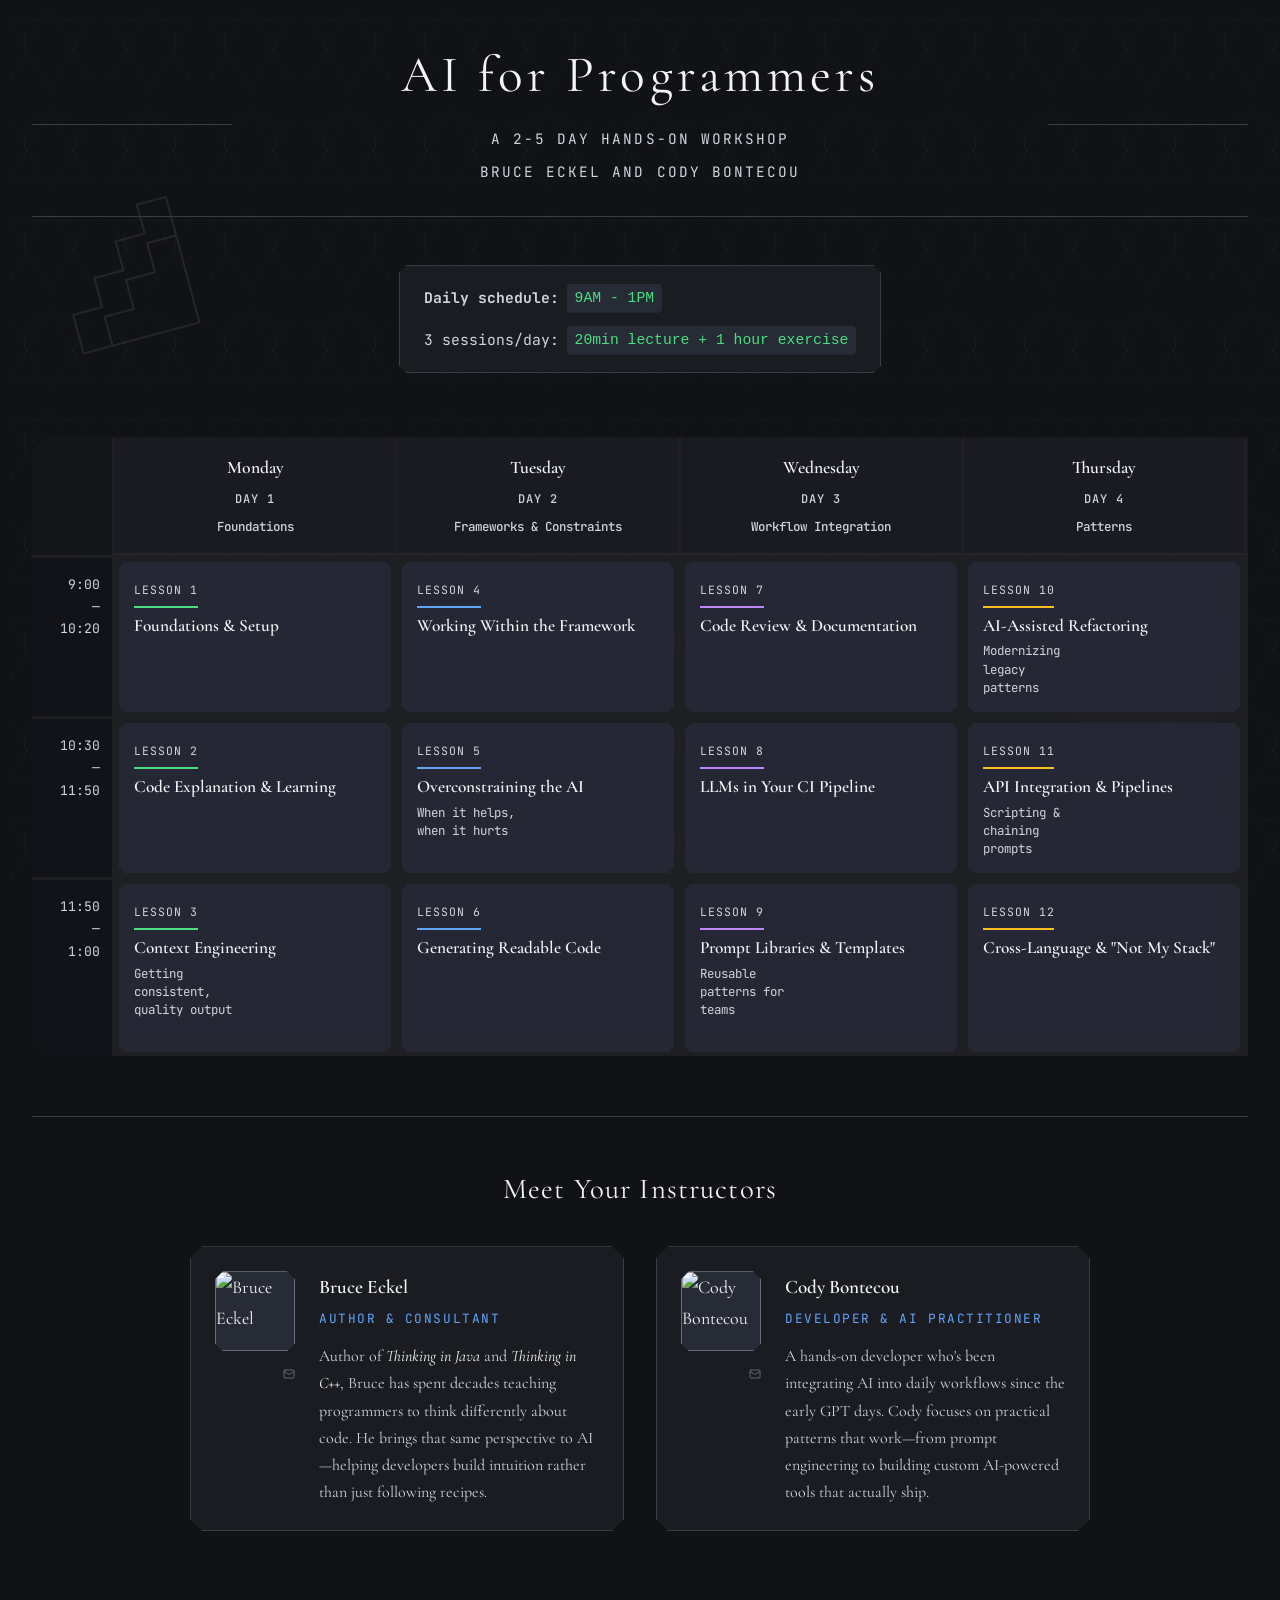
==== commit 5ef91c68: "Allow horizontal scrolling for schedule grid" ====
--- a/index.html
+++ b/index.html
@@ -136,118 +136,125 @@
         </div>
 
         <!-- CALENDAR VIEW -->
-        <div class="calendar">
-        <!-- Header Row -->
-        <div class="corner"></div>
-        <div class="day-header">
-          Monday
-          <div class="date">Day 1</div>
-          <div class="theme">Foundations</div>
-        </div>
-        <div class="day-header">
-          Tuesday
-          <div class="date">Day 2</div>
-          <div class="theme">Frameworks & Constraints</div>
-        </div>
-        <div class="day-header">
-          Wednesday
-          <div class="date">Day 3</div>
-          <div class="theme">Workflow Integration</div>
-        </div>
-        <div class="day-header">
-          Thursday
-          <div class="date">Day 4</div>
-          <div class="theme">Patterns</div>
-        </div>
-        <div class="day-header">
-          Friday
-          <div class="date">Day 5</div>
-          <div class="theme">Applied Practice</div>
-        </div>
-
-        <!-- 9:00 - 10:20 -->
-        <div class="time-slot">9:00<br />—<br />10:20</div>
-        <div class="session phase-1">
-          <div class="lesson-num">Lesson 1</div>
-          <div class="title">Foundations & Setup</div>
-          <div class="duration"></div>
-        </div>
-        <div class="session phase-2">
-          <div class="lesson-num">Lesson 4</div>
-          <div class="title">Working Within the Framework</div>
-          <div class="duration"></div>
-        </div>
-        <div class="session phase-3">
-          <div class="lesson-num">Lesson 7</div>
-          <div class="title">Code Review & Documentation</div>
-          <div class="duration"></div>
-        </div>
-        <div class="session phase-4">
-          <div class="lesson-num">Lesson 10</div>
-          <div class="title">AI-Assisted Refactoring</div>
-          <div class="duration">Modernizing legacy patterns</div>
-        </div>
-        <div class="session phase-5">
-          <div class="lesson-num">Lesson 13</div>
-          <div class="title">When AI Fails + Security</div>
-          <div class="duration">Limits, verification & privacy</div>
-        </div>
-
-        <!-- 10:30 - 11:50 -->
-        <div class="time-slot">10:30<br />—<br />11:50</div>
-        <div class="session phase-1">
-          <div class="lesson-num">Lesson 2</div>
-          <div class="title">Code Explanation & Learning</div>
-          <div class="duration"></div>
-        </div>
-        <div class="session phase-2">
-          <div class="lesson-num">Lesson 5</div>
-          <div class="title">Overconstraining the AI</div>
-          <div class="duration">When it helps, when it hurts</div>
-        </div>
-        <div class="session phase-3">
-          <div class="lesson-num">Lesson 8</div>
-          <div class="title">LLMs in Your CI Pipeline</div>
-          <div class="duration"></div>
-        </div>
-        <div class="session phase-4">
-          <div class="lesson-num">Lesson 11</div>
-          <div class="title">API Integration & Pipelines</div>
-          <div class="duration">Scripting & chaining prompts</div>
-        </div>
-        <div class="session phase-5">
-          <div class="lesson-num">Lesson 14</div>
-          <div class="title">Team Adoption Strategies</div>
-          <div class="duration"></div>
-        </div>
-
-        <!-- 12:00 - 1:00 (condensed session) -->
-        <div class="time-slot">11:50<br />—<br />1:00</div>
-        <div class="session phase-1">
-          <div class="lesson-num">Lesson 3</div>
-          <div class="title">Context Engineering</div>
-          <div class="duration">Getting consistent, quality output</div>
-        </div>
-        <div class="session phase-2">
-          <div class="lesson-num">Lesson 6</div>
-          <div class="title">Generating Readable Code</div>
-          <div class="duration"></div>
-        </div>
-        <div class="session phase-3">
-          <div class="lesson-num">Lesson 9</div>
-          <div class="title">Prompt Libraries & Templates</div>
-          <div class="duration">Reusable patterns for teams</div>
-        </div>
-        <div class="session phase-4">
-          <div class="lesson-num">Lesson 12</div>
-          <div class="title">Cross-Language & "Not My Stack"</div>
-          <div class="duration"></div>
-        </div>
-        <div class="session phase-5">
-          <div class="lesson-num">Lesson 15</div>
-          <div class="title">Internal Tool Sprint</div>
-          <div class="duration">
-            Prototype a tool that solves a real problem
+        <div
+          class="calendar-scroll"
+          tabindex="0"
+          role="region"
+          aria-label="Workshop schedule"
+        >
+          <div class="calendar">
+          <!-- Header Row -->
+          <div class="corner"></div>
+          <div class="day-header">
+            Monday
+            <div class="date">Day 1</div>
+            <div class="theme">Foundations</div>
+          </div>
+          <div class="day-header">
+            Tuesday
+            <div class="date">Day 2</div>
+            <div class="theme">Frameworks & Constraints</div>
+          </div>
+          <div class="day-header">
+            Wednesday
+            <div class="date">Day 3</div>
+            <div class="theme">Workflow Integration</div>
+          </div>
+          <div class="day-header">
+            Thursday
+            <div class="date">Day 4</div>
+            <div class="theme">Patterns</div>
+          </div>
+          <div class="day-header">
+            Friday
+            <div class="date">Day 5</div>
+            <div class="theme">Applied Practice</div>
+          </div>
+
+          <!-- 9:00 - 10:20 -->
+          <div class="time-slot">9:00<br />—<br />10:20</div>
+          <div class="session phase-1">
+            <div class="lesson-num">Lesson 1</div>
+            <div class="title">Foundations & Setup</div>
+            <div class="duration"></div>
+          </div>
+          <div class="session phase-2">
+            <div class="lesson-num">Lesson 4</div>
+            <div class="title">Working Within the Framework</div>
+            <div class="duration"></div>
+          </div>
+          <div class="session phase-3">
+            <div class="lesson-num">Lesson 7</div>
+            <div class="title">Code Review & Documentation</div>
+            <div class="duration"></div>
+          </div>
+          <div class="session phase-4">
+            <div class="lesson-num">Lesson 10</div>
+            <div class="title">AI-Assisted Refactoring</div>
+            <div class="duration">Modernizing legacy patterns</div>
+          </div>
+          <div class="session phase-5">
+            <div class="lesson-num">Lesson 13</div>
+            <div class="title">When AI Fails + Security</div>
+            <div class="duration">Limits, verification & privacy</div>
+          </div>
+
+          <!-- 10:30 - 11:50 -->
+          <div class="time-slot">10:30<br />—<br />11:50</div>
+          <div class="session phase-1">
+            <div class="lesson-num">Lesson 2</div>
+            <div class="title">Code Explanation & Learning</div>
+            <div class="duration"></div>
+          </div>
+          <div class="session phase-2">
+            <div class="lesson-num">Lesson 5</div>
+            <div class="title">Overconstraining the AI</div>
+            <div class="duration">When it helps, when it hurts</div>
+          </div>
+          <div class="session phase-3">
+            <div class="lesson-num">Lesson 8</div>
+            <div class="title">LLMs in Your CI Pipeline</div>
+            <div class="duration"></div>
+          </div>
+          <div class="session phase-4">
+            <div class="lesson-num">Lesson 11</div>
+            <div class="title">API Integration & Pipelines</div>
+            <div class="duration">Scripting & chaining prompts</div>
+          </div>
+          <div class="session phase-5">
+            <div class="lesson-num">Lesson 14</div>
+            <div class="title">Team Adoption Strategies</div>
+            <div class="duration"></div>
+          </div>
+
+          <!-- 12:00 - 1:00 (condensed session) -->
+          <div class="time-slot">11:50<br />—<br />1:00</div>
+          <div class="session phase-1">
+            <div class="lesson-num">Lesson 3</div>
+            <div class="title">Context Engineering</div>
+            <div class="duration">Getting consistent, quality output</div>
+          </div>
+          <div class="session phase-2">
+            <div class="lesson-num">Lesson 6</div>
+            <div class="title">Generating Readable Code</div>
+            <div class="duration"></div>
+          </div>
+          <div class="session phase-3">
+            <div class="lesson-num">Lesson 9</div>
+            <div class="title">Prompt Libraries & Templates</div>
+            <div class="duration">Reusable patterns for teams</div>
+          </div>
+          <div class="session phase-4">
+            <div class="lesson-num">Lesson 12</div>
+            <div class="title">Cross-Language & "Not My Stack"</div>
+            <div class="duration"></div>
+          </div>
+          <div class="session phase-5">
+            <div class="lesson-num">Lesson 15</div>
+            <div class="title">Internal Tool Sprint</div>
+            <div class="duration">
+              Prototype a tool that solves a real problem
+            </div>
           </div>
         </div>
       </div>
--- a/styles.css
+++ b/styles.css
@@ -138,14 +138,45 @@
         margin-top: 0.5rem;
       }
 
+      .calendar-scroll {
+        max-width: 100%;
+        overflow-x: auto;
+        overflow-y: hidden;
+        margin-bottom: 3rem;
+        padding-bottom: 0.75rem;
+        -webkit-overflow-scrolling: touch;
+        overscroll-behavior-x: contain;
+        scrollbar-gutter: stable;
+        scrollbar-width: thin;
+        scrollbar-color: rgba(255, 255, 255, 0.28) transparent;
+      }
+
+      .calendar-scroll::-webkit-scrollbar {
+        height: 10px;
+      }
+
+      .calendar-scroll::-webkit-scrollbar-track {
+        background: transparent;
+      }
+
+      .calendar-scroll::-webkit-scrollbar-thumb {
+        background: rgba(255, 255, 255, 0.18);
+        border-radius: 999px;
+      }
+
+      .calendar-scroll::-webkit-scrollbar-thumb:hover {
+        background: rgba(255, 255, 255, 0.28);
+      }
+
       .calendar {
         display: grid;
-        grid-template-columns: 80px repeat(5, 1fr);
+        grid-template-columns: 80px repeat(5, minmax(280px, 1fr));
         gap: 3px;
+        width: max(100%, 1480px);
         background: rgba(42, 42, 48, 0.55);
         border-radius: 0;
         overflow: hidden;
-        margin-bottom: 3rem;
+        margin-bottom: 0;
         backdrop-filter: blur(10px);
         -webkit-backdrop-filter: blur(10px);
         box-shadow: 0 18px 40px rgba(0, 0, 0, 0.28);
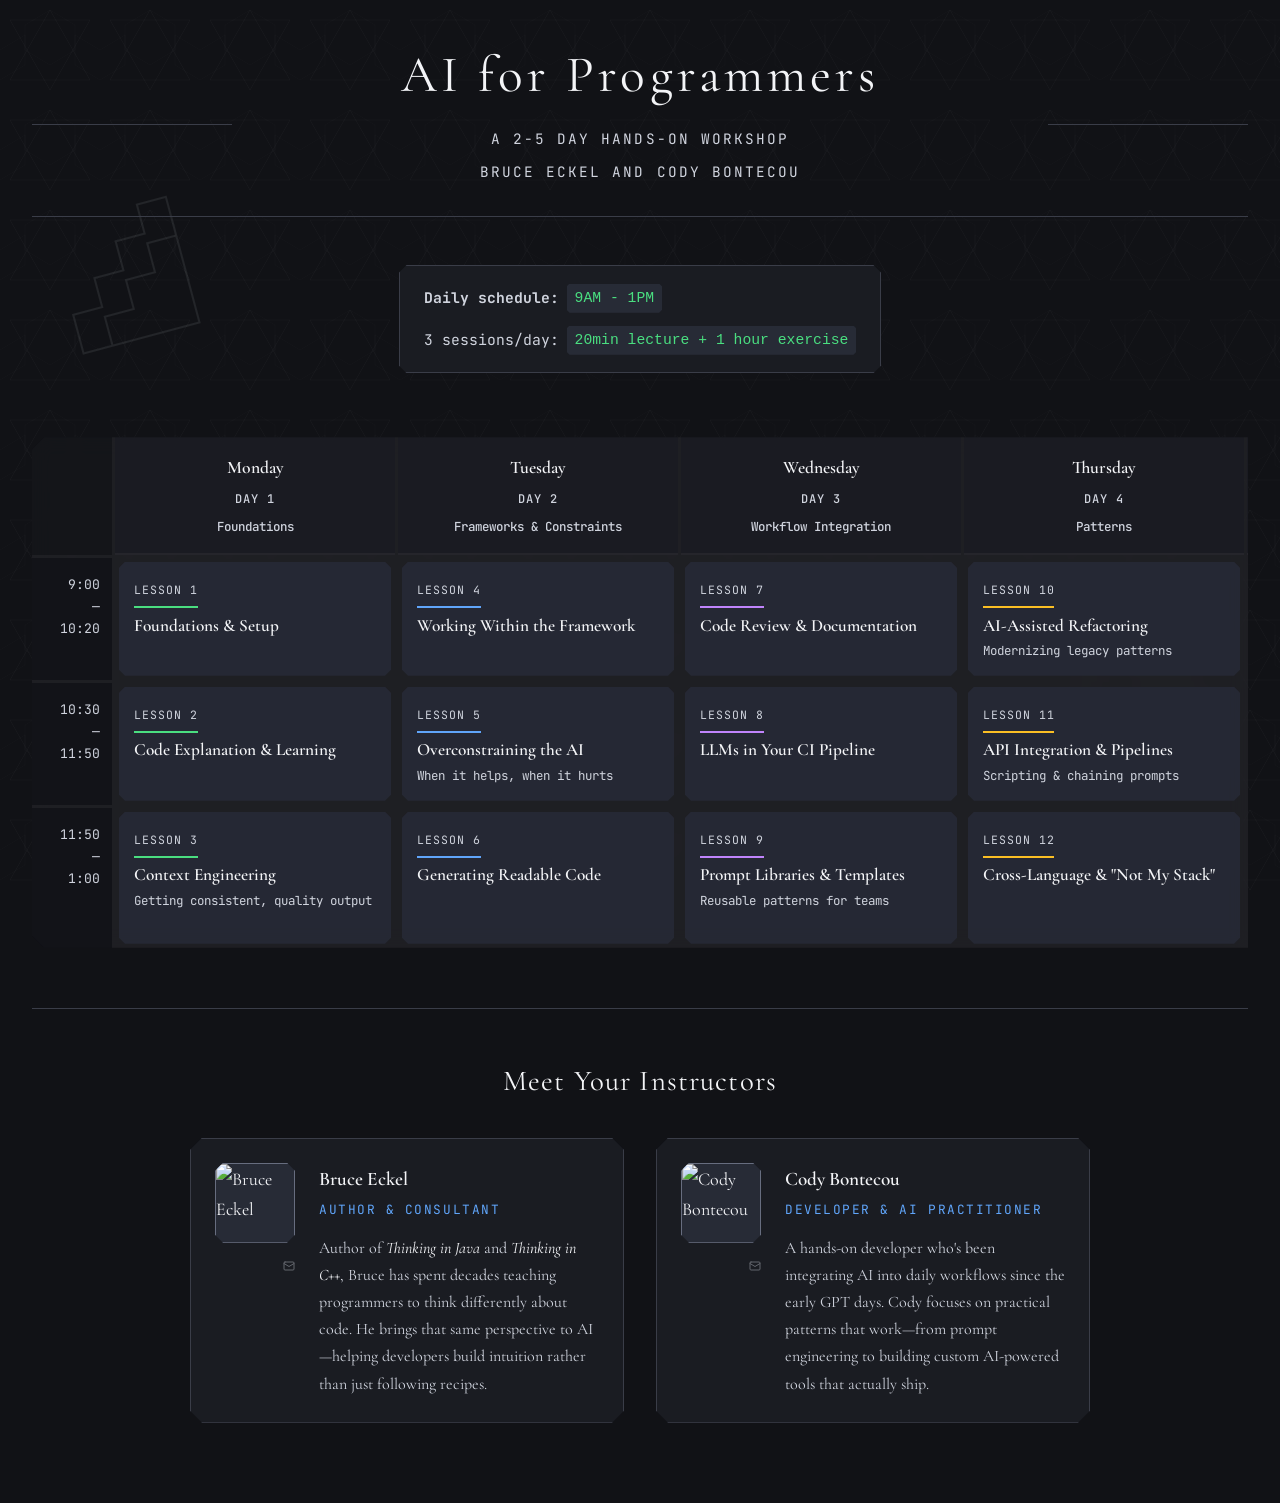
==== commit df4724cb: "Replace game engine examples with GUI framework examples for enterprise relevance" ====
--- a/index.html
+++ b/index.html
@@ -5,25 +5,25 @@
     <meta name="viewport" content="width=device-width, initial-scale=1.0" />
 
     <title>AI for Programmers: 5-Day Training Course</title>
-    <link rel="icon" type="image/x-icon" href="/public/favicon.ico" />
+    <link rel="icon" type="image/x-icon" href="./public/favicon.ico" />
     <link
       rel="icon"
       type="image/png"
       sizes="16x16"
-      href="/public/favicon-16x16.png"
+      href="./public/favicon-16x16.png"
     />
     <link
       rel="icon"
       type="image/png"
       sizes="32x32"
-      href="/public/favicon-32x32.png"
+      href="./public/favicon-32x32.png"
     />
     <link
       rel="apple-touch-icon"
       sizes="180x180"
-      href="/public/apple-touch-icon.png"
+      href="./public/apple-touch-icon.png"
     />
-    <link rel="manifest" href="/public/site.webmanifest" />
+    <link rel="manifest" href="./public/site.webmanifest" />
     <link rel="preconnect" href="https://fonts.googleapis.com" />
     <link rel="preconnect" href="https://fonts.gstatic.com" crossorigin />
     <link
@@ -481,13 +481,13 @@
                 <ul>
                   <li>Why frameworks are AI's comfort zone</li>
                   <li>
-                    Game engines (Godot, Unity, Unreal) as structured
+                    GUI frameworks (React, Vue, WPF) as structured
                     environments
                   </li>
                   <li>
                     How AI leverages patterns, conventions, and documentation
                   </li>
-                  <li>Demo: Building a game mechanic in Godot with AI</li>
+                  <li>Demo: Building a UI component in React with AI</li>
                 </ul>
               </div>
               <div class="exercise-section">
@@ -496,12 +496,12 @@
                 </div>
                 <ul>
                   <li>
-                    <strong>Task 1:</strong> Generate a player controller script
-                    in Godot/Unity
-                  </li>
-                  <li>
-                    <strong>Task 2:</strong> Ask AI to implement a game mechanic
-                    (inventory, combat, etc.)
+                    <strong>Task 1:</strong> Generate a reusable form component
+                    with validation in React
+                  </li>
+                  <li>
+                    <strong>Task 2:</strong> Ask AI to implement a UI feature
+                    (data table, modal dialog, etc.)
                   </li>
                   <li>
                     <strong>Task 3:</strong> Debug framework-specific errors
@@ -514,9 +514,9 @@
                 </ul>
                 <div class="prompt-box">
                   <div class="prompt-label">Framework-Aware Prompt</div>
-                  "In Godot 4 using GDScript, create a 2D player controller
-                  with: WASD movement, jump with coyote time, and animation
-                  state machine. Use CharacterBody2D."
+                  "In React using TypeScript, create a data table component
+                  with: sortable columns, pagination, row selection, and an
+                  export-to-CSV button. Use shadcn/ui for the base components."
                 </div>
                 <div class="outcome">
                   <strong>Outcome:</strong> Understanding that framework context
--- a/styles.css
+++ b/styles.css
@@ -15,6 +15,10 @@
         --day3: #c084fc;
         --day4: #fbbf24;
         --day5: #f87171;
+
+        --active-accent: var(--line-bright);
+        --lesson-accent: var(--day1);
+        --lesson-accent-rgb: 74, 222, 128;
 
         --text-primary: #f3f4f7;
         --text-secondary: #d0d4de;
@@ -271,6 +275,8 @@
         margin-bottom: 0.35rem;
         line-height: 1.35;
         font-size: 1.08rem;
+        text-wrap: balance;
+        overflow-wrap: anywhere;
       }
 
       .session .duration {
@@ -280,7 +286,9 @@
         opacity: 1;
         line-height: 1.45;
         min-height: 1.45em;
-        padding-right: 8.75rem;
+        padding-right: 0;
+        overflow-wrap: anywhere;
+        text-wrap: pretty;
       }
 
       .session {
@@ -480,7 +488,7 @@
         font-size: 0.74rem;
         text-transform: uppercase;
         letter-spacing: 0.12em;
-        color: var(--text-secondary);
+        color: var(--lesson-accent);
         margin-bottom: 0.85rem;
         display: flex;
         align-items: center;
@@ -488,7 +496,9 @@
       }
 
       .section-label .time {
-        background: var(--node-available);
+        background: rgba(var(--lesson-accent-rgb), 0.09);
+        border: 1px solid rgba(var(--lesson-accent-rgb), 0.2);
+        color: var(--text-primary);
         padding: 0.15rem 0.5rem;
         clip-path: polygon(
           3px 0,
@@ -525,8 +535,9 @@
       }
 
       .prompt-box {
-        background: var(--node-available);
-        border: 1px solid var(--line-subtle);
+        background: rgba(var(--bg-mid-rgb), 0.82);
+        border: 1px solid rgba(var(--lesson-accent-rgb), 0.16);
+        box-shadow: inset 2px 0 0 rgba(var(--lesson-accent-rgb), 0.54);
         padding: 1rem;
         margin-top: 0.75rem;
         font-family: "JetBrains Mono", monospace;
@@ -549,22 +560,22 @@
         font-size: 0.72rem;
         text-transform: uppercase;
         letter-spacing: 0.09em;
-        color: var(--day1);
+        color: var(--lesson-accent);
         margin-bottom: 0.6rem;
       }
 
       .outcome {
         margin-top: 1rem;
         padding: 0.9rem;
-        border-left: 2px solid var(--day1);
-        background: rgba(74, 222, 128, 0.08);
+        border-left: 2px solid rgba(var(--lesson-accent-rgb), 0.78);
+        background: rgba(var(--lesson-accent-rgb), 0.06);
         font-size: 0.95rem;
         color: var(--text-secondary);
         line-height: 1.6;
       }
 
       .outcome strong {
-        color: var(--day1);
+        color: var(--lesson-accent);
       }
 
       .overview-shell {
@@ -578,6 +589,10 @@
           margin-bottom 0.38s ease;
       }
 
+      body.desktop-lesson-open {
+        overflow: hidden;
+      }
+
       body.desktop-lesson-open .overview-shell {
         opacity: 0;
         transform: translateY(-32px) scale(0.985);
@@ -588,33 +603,43 @@
 
       .desktop-lesson-page {
         --active-accent: var(--line-bright);
-        max-width: 1200px;
-        margin: 0 auto 2rem;
+        position: fixed;
+        inset: 1rem;
+        z-index: 30;
+        display: flex;
+        justify-content: center;
+        align-items: stretch;
         opacity: 0;
-        max-height: 0;
-        overflow: hidden;
         pointer-events: none;
-        transform: translateY(42px) scale(0.985);
-        transform-origin: top center;
+        transform: translateY(24px) scale(0.985);
+        transform-origin: center center;
         transition:
           opacity 0.3s ease,
-          transform 0.48s cubic-bezier(0.22, 1, 0.36, 1),
-          max-height 0.58s ease,
-          margin-top 0.38s ease;
+          transform 0.48s cubic-bezier(0.22, 1, 0.36, 1);
       }
 
       body.desktop-lesson-open .desktop-lesson-page {
         opacity: 1;
-        max-height: 4200px;
         pointer-events: auto;
         transform: translateY(0) scale(1);
       }
 
       .lesson-page-shell {
-        padding: 1.35rem;
-        border: 1px solid rgba(255, 255, 255, 0.08);
-        background: rgba(var(--bg-mid-rgb), 0.62);
-        box-shadow: 0 28px 60px rgba(0, 0, 0, 0.28);
+        width: min(1500px, 100%);
+        height: 100%;
+        min-height: 0;
+        padding: 1rem;
+        display: grid;
+        grid-template-rows: auto minmax(0, 1fr);
+        border: 1px solid rgba(var(--lesson-accent-rgb), 0.16);
+        background: linear-gradient(
+          180deg,
+          rgba(var(--bg-mid-rgb), 0.68) 0%,
+          rgba(var(--bg-deep-rgb), 0.94) 100%
+        );
+        box-shadow:
+          0 28px 60px rgba(0, 0, 0, 0.28),
+          inset 0 1px 0 rgba(var(--lesson-accent-rgb), 0.08);
         backdrop-filter: blur(10px);
         -webkit-backdrop-filter: blur(10px);
         clip-path: polygon(
@@ -634,7 +659,7 @@
         justify-content: space-between;
         align-items: center;
         gap: 1rem;
-        margin-bottom: 1.1rem;
+        margin-bottom: 0.85rem;
       }
 
       .lesson-page-back {
@@ -666,32 +691,22 @@
       }
 
       .lesson-page-kicker {
-        font-family: "JetBrains Mono", monospace;
-        font-size: 0.75rem;
-        letter-spacing: 0.14em;
+        flex: 1;
+        min-width: 0;
+        text-align: right;
+        font-family: "JetBrains Mono", monospace;
+        font-size: 0.72rem;
+        letter-spacing: 0.1em;
         text-transform: uppercase;
         color: var(--active-accent);
-      }
-
-      .lesson-page-hero {
-        padding: 1.6rem 1.75rem;
-        margin-bottom: 1rem;
-        border: 1px solid rgba(255, 255, 255, 0.08);
-        background: linear-gradient(
-          135deg,
-          rgba(var(--bg-deep-rgb), 0.92) 0%,
-          rgba(var(--bg-mid-rgb), 0.82) 100%
-        );
-        clip-path: polygon(
-          14px 0,
-          calc(100% - 14px) 0,
-          100% 14px,
-          100% calc(100% - 14px),
-          calc(100% - 14px) 100%,
-          14px 100%,
-          0 calc(100% - 14px),
-          0 14px
-        );
+        white-space: nowrap;
+        overflow: hidden;
+        text-overflow: ellipsis;
+      }
+
+      .lesson-page-hero,
+      .lesson-page-summary {
+        display: none;
       }
 
       .lesson-page-eyebrow {
@@ -720,25 +735,87 @@
         max-width: 58rem;
       }
 
-      .lesson-page-summary {
-        display: grid;
-        grid-template-columns: repeat(3, minmax(0, 1fr));
-        gap: 0.75rem;
-        margin: 0 0 1.15rem;
+      .lesson-page-content {
+        min-height: 0;
+        overflow: auto;
+        padding-right: 0.25rem;
       }
 
       .lesson-page-content .lesson-card {
+        min-height: 100%;
+        height: auto;
+        display: flex;
+        flex-direction: column;
         margin-bottom: 0;
-        border-color: rgba(255, 255, 255, 0.08);
-        background: rgba(var(--bg-mid-rgb), 0.88);
+        padding: 1.5rem;
+        overflow: hidden;
+        border-color: rgba(var(--lesson-accent-rgb), 0.16);
+        background: linear-gradient(
+          180deg,
+          rgba(var(--bg-mid-rgb), 0.9) 0%,
+          rgba(var(--bg-deep-rgb), 0.95) 100%
+        );
+        box-shadow: inset 0 1px 0 rgba(var(--lesson-accent-rgb), 0.06);
+      }
+
+      .lesson-page-content .lesson-header {
+        flex: 0 0 auto;
+        margin-bottom: 1.1rem;
+        gap: 0.9rem;
       }
 
       .lesson-page-content .lesson-title {
-        font-size: 1.8rem;
+        font-size: 1.85rem;
+        line-height: 1.12;
       }
 
       .lesson-page-content .lesson-meta {
-        min-width: 170px;
+        min-width: 180px;
+        font-size: 0.92rem;
+        line-height: 1.55;
+      }
+
+      .lesson-page-content .lesson-content {
+        flex: 1 1 auto;
+        min-height: 0;
+        gap: 1.2rem;
+      }
+
+      .lesson-page-content .lecture-section,
+      .lesson-page-content .exercise-section {
+        padding: 1rem;
+        border: 1px solid rgba(var(--lesson-accent-rgb), 0.1);
+        background: rgba(var(--bg-deep-rgb), 0.94);
+      }
+
+      .lesson-page-content li::before {
+        color: rgba(var(--lesson-accent-rgb), 0.82);
+      }
+
+      .lesson-page-content .section-label {
+        margin-bottom: 0.8rem;
+        font-size: 0.76rem;
+      }
+
+      .lesson-page-content li {
+        padding: 0.36rem 0;
+        padding-left: 1.35rem;
+        font-size: 1.08rem;
+        line-height: 1.6;
+      }
+
+      .lesson-page-content .prompt-box {
+        padding: 1rem;
+        margin-top: 0.75rem;
+        font-size: 0.98rem;
+        line-height: 1.65;
+      }
+
+      .lesson-page-content .outcome {
+        margin-top: 0.8rem;
+        padding: 0.95rem 1rem;
+        font-size: 1rem;
+        line-height: 1.6;
       }
 
       .lesson-drawer-backdrop {
@@ -767,14 +844,16 @@
         opacity: 0;
         pointer-events: none;
         z-index: 21;
-        border: 1px solid rgba(255, 255, 255, 0.08);
+        border: 1px solid rgba(var(--lesson-accent-rgb), 0.18);
         border-bottom: none;
         background: linear-gradient(
           180deg,
           rgba(var(--bg-mid-rgb), 0.98) 0%,
           rgba(var(--bg-deep-rgb), 0.98) 100%
         );
-        box-shadow: 0 -24px 60px rgba(0, 0, 0, 0.45);
+        box-shadow:
+          0 -24px 60px rgba(0, 0, 0, 0.45),
+          inset 0 1px 0 rgba(var(--lesson-accent-rgb), 0.08);
         clip-path: polygon(
           18px 0,
           calc(100% - 18px) 0,
@@ -811,8 +890,8 @@
         margin: 0.9rem auto 0;
         background: linear-gradient(
           90deg,
-          var(--line-subtle),
-          var(--line-bright)
+          rgba(var(--lesson-accent-rgb), 0.18),
+          rgba(var(--lesson-accent-rgb), 0.58)
         );
         opacity: 0.9;
         touch-action: none;
@@ -825,7 +904,7 @@
         align-items: center;
         gap: 1rem;
         padding: 1rem 1.5rem 1rem;
-        border-bottom: 1px solid rgba(255, 255, 255, 0.08);
+        border-bottom: 1px solid rgba(var(--lesson-accent-rgb), 0.18);
         touch-action: none;
         user-select: none;
       }
@@ -835,7 +914,7 @@
         font-size: 0.75rem;
         letter-spacing: 0.14em;
         text-transform: uppercase;
-        color: var(--text-secondary);
+        color: var(--lesson-accent);
       }
 
       .drawer-close {
@@ -862,7 +941,7 @@
 
       .drawer-close:hover,
       .drawer-close:focus-visible {
-        border-color: var(--line-bright);
+        border-color: var(--lesson-accent);
         outline: none;
       }
 
@@ -882,7 +961,7 @@
       .drawer-summary-item {
         padding: 0.9rem 1rem;
         background: rgba(var(--bg-deep-rgb), 0.75);
-        border: 1px solid rgba(255, 255, 255, 0.08);
+        border: 1px solid rgba(var(--lesson-accent-rgb), 0.12);
         clip-path: polygon(
           8px 0,
           calc(100% - 8px) 0,
@@ -901,7 +980,7 @@
         font-size: 0.7rem;
         letter-spacing: 0.12em;
         text-transform: uppercase;
-        color: var(--text-muted);
+        color: rgba(var(--lesson-accent-rgb), 0.72);
         margin-bottom: 0.35rem;
       }
 
@@ -913,16 +992,49 @@
 
       .drawer-content .lesson-card {
         margin-bottom: 0;
-        border-color: rgba(255, 255, 255, 0.08);
-        background: rgba(var(--bg-mid-rgb), 0.88);
+        border-color: rgba(var(--lesson-accent-rgb), 0.16);
+        background: linear-gradient(
+          180deg,
+          rgba(var(--bg-mid-rgb), 0.9) 0%,
+          rgba(var(--bg-deep-rgb), 0.95) 100%
+        );
+        box-shadow: inset 0 1px 0 rgba(var(--lesson-accent-rgb), 0.06);
       }
 
       .drawer-content .lesson-title {
-        font-size: 1.55rem;
+        font-size: 1.7rem;
+        line-height: 1.12;
       }
 
       .drawer-content .lesson-meta {
         min-width: 150px;
+        font-size: 0.88rem;
+        line-height: 1.55;
+      }
+
+      .drawer-content .lecture-section,
+      .drawer-content .exercise-section {
+        border: 1px solid rgba(var(--lesson-accent-rgb), 0.1);
+        background: rgba(var(--bg-deep-rgb), 0.94);
+      }
+
+      .drawer-content .section-label {
+        font-size: 0.76rem;
+      }
+
+      .drawer-content li {
+        font-size: 1.06rem;
+        line-height: 1.6;
+      }
+
+      .drawer-content li::before {
+        color: rgba(var(--lesson-accent-rgb), 0.82);
+      }
+
+      .drawer-content .prompt-box,
+      .drawer-content .outcome {
+        font-size: 0.98rem;
+        line-height: 1.6;
       }
 
       @media (max-width: 1200px) {
@@ -1017,11 +1129,17 @@
           vertical-align: middle;
         }
 
+        .calendar-scroll {
+          overflow: visible;
+          margin-bottom: 3rem;
+        }
+
         /* Mobile calendar: stacked card layout */
         .calendar {
           display: flex;
           flex-direction: column;
           gap: 0;
+          min-width: 0;
           background: transparent;
           clip-path: none;
         }
@@ -1079,7 +1197,7 @@
         /* Sessions stack vertically */
         .calendar > .session {
           margin: 0;
-          padding: 1.05rem 1.25rem 1.15rem;
+          padding: 1rem 1.25rem 1.1rem;
           clip-path: none;
           border-radius: 0;
           border-top: 1px solid var(--line-subtle);
@@ -1153,16 +1271,22 @@
         } /* Day 5 session 3 */
 
         .session .lesson-num {
-          font-size: 0.78rem;
+          font-size: 0.75rem;
+          margin-bottom: 0.3rem;
         }
 
         .session .title {
-          font-size: 1.15rem;
+          font-size: 1.04rem;
+          line-height: 1.28;
         }
 
         .session .duration {
-          font-size: 0.84rem;
-          margin-top: 0.3rem;
+          font-size: 0.76rem;
+          line-height: 1.5;
+          margin-top: 0.35rem;
+          min-height: 0;
+          padding-right: 0;
+          max-width: 100%;
         }
 
         /* Disable hover effect on mobile */
@@ -1174,8 +1298,8 @@
           opacity: 0.95;
           transform: translateY(0);
           position: static;
-          display: inline-block;
-          margin-top: 0.5rem;
+          display: block;
+          margin-top: 0.65rem;
           font-size: 0.64rem;
         }
 
@@ -1199,7 +1323,7 @@
         }
 
         .drawer-content .lesson-title {
-          font-size: 1.28rem;
+          font-size: 1.42rem;
         }
 
         /* Lesson cards */
